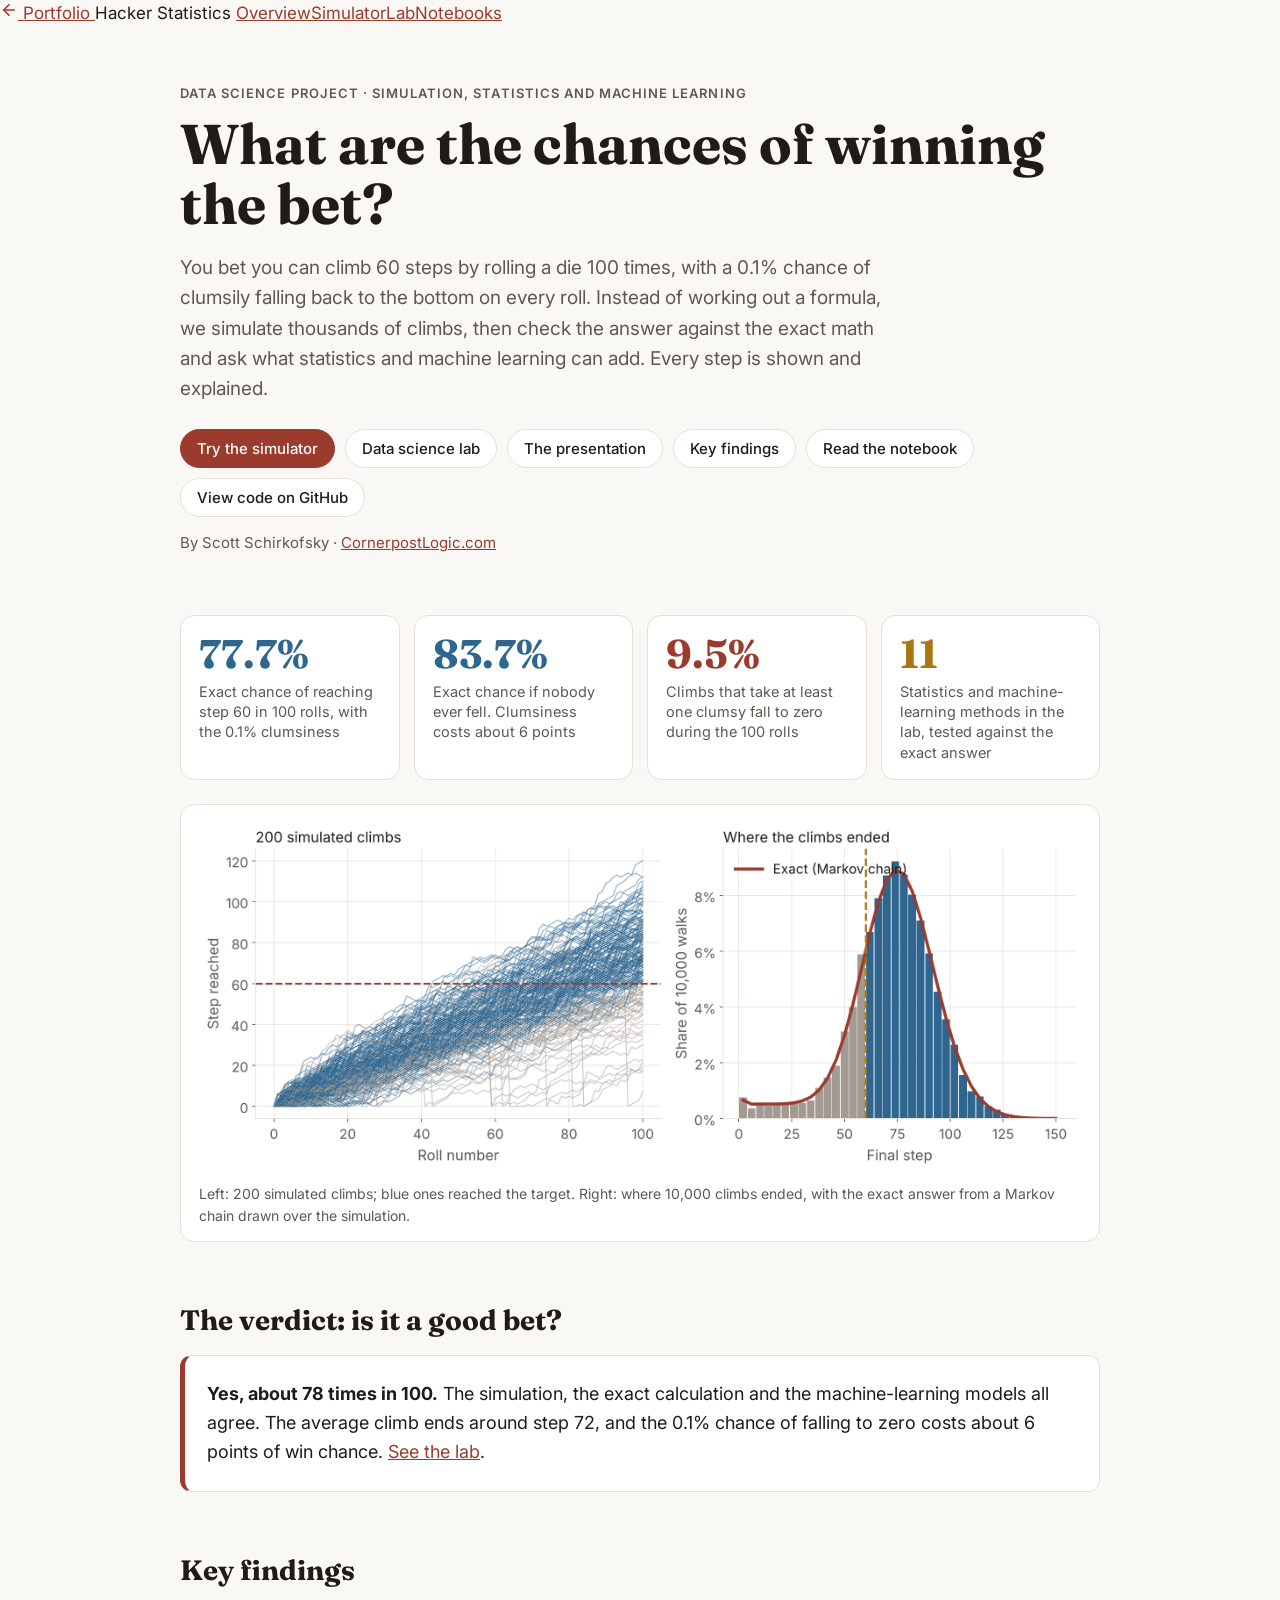
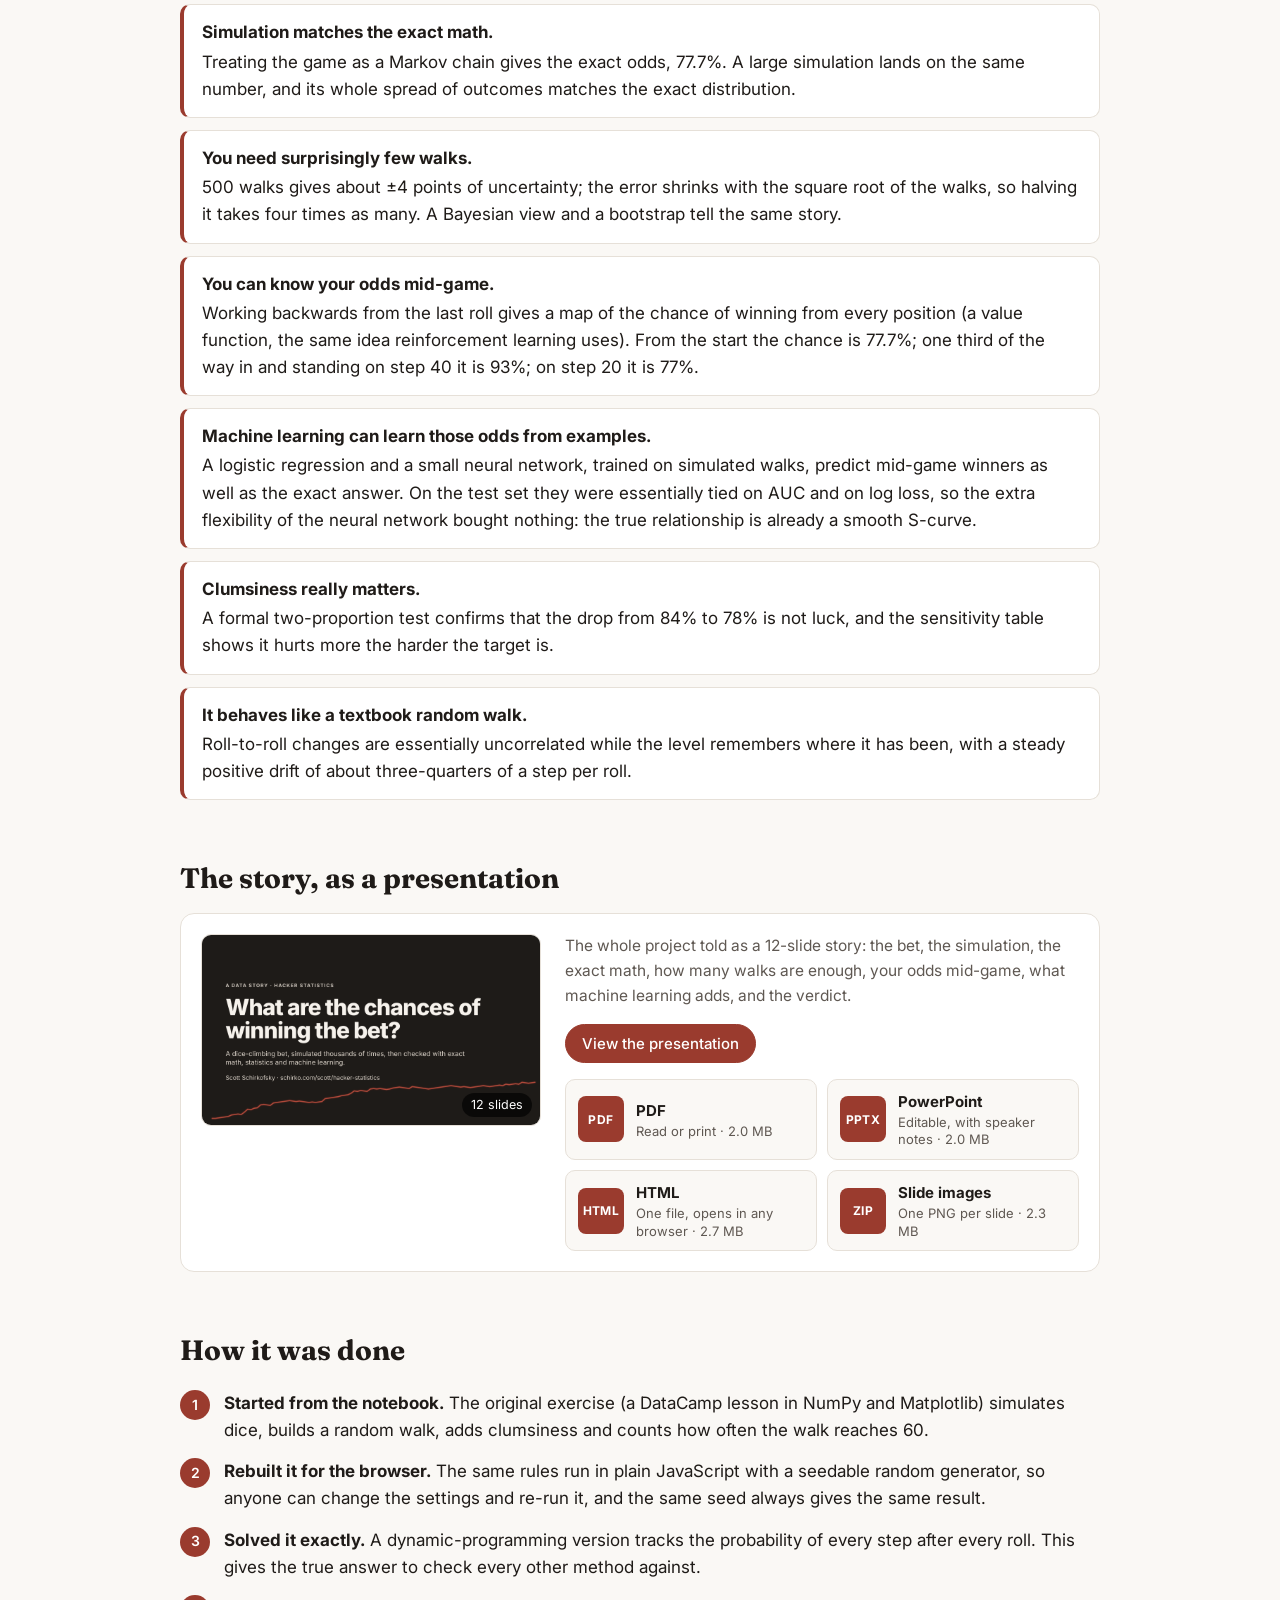
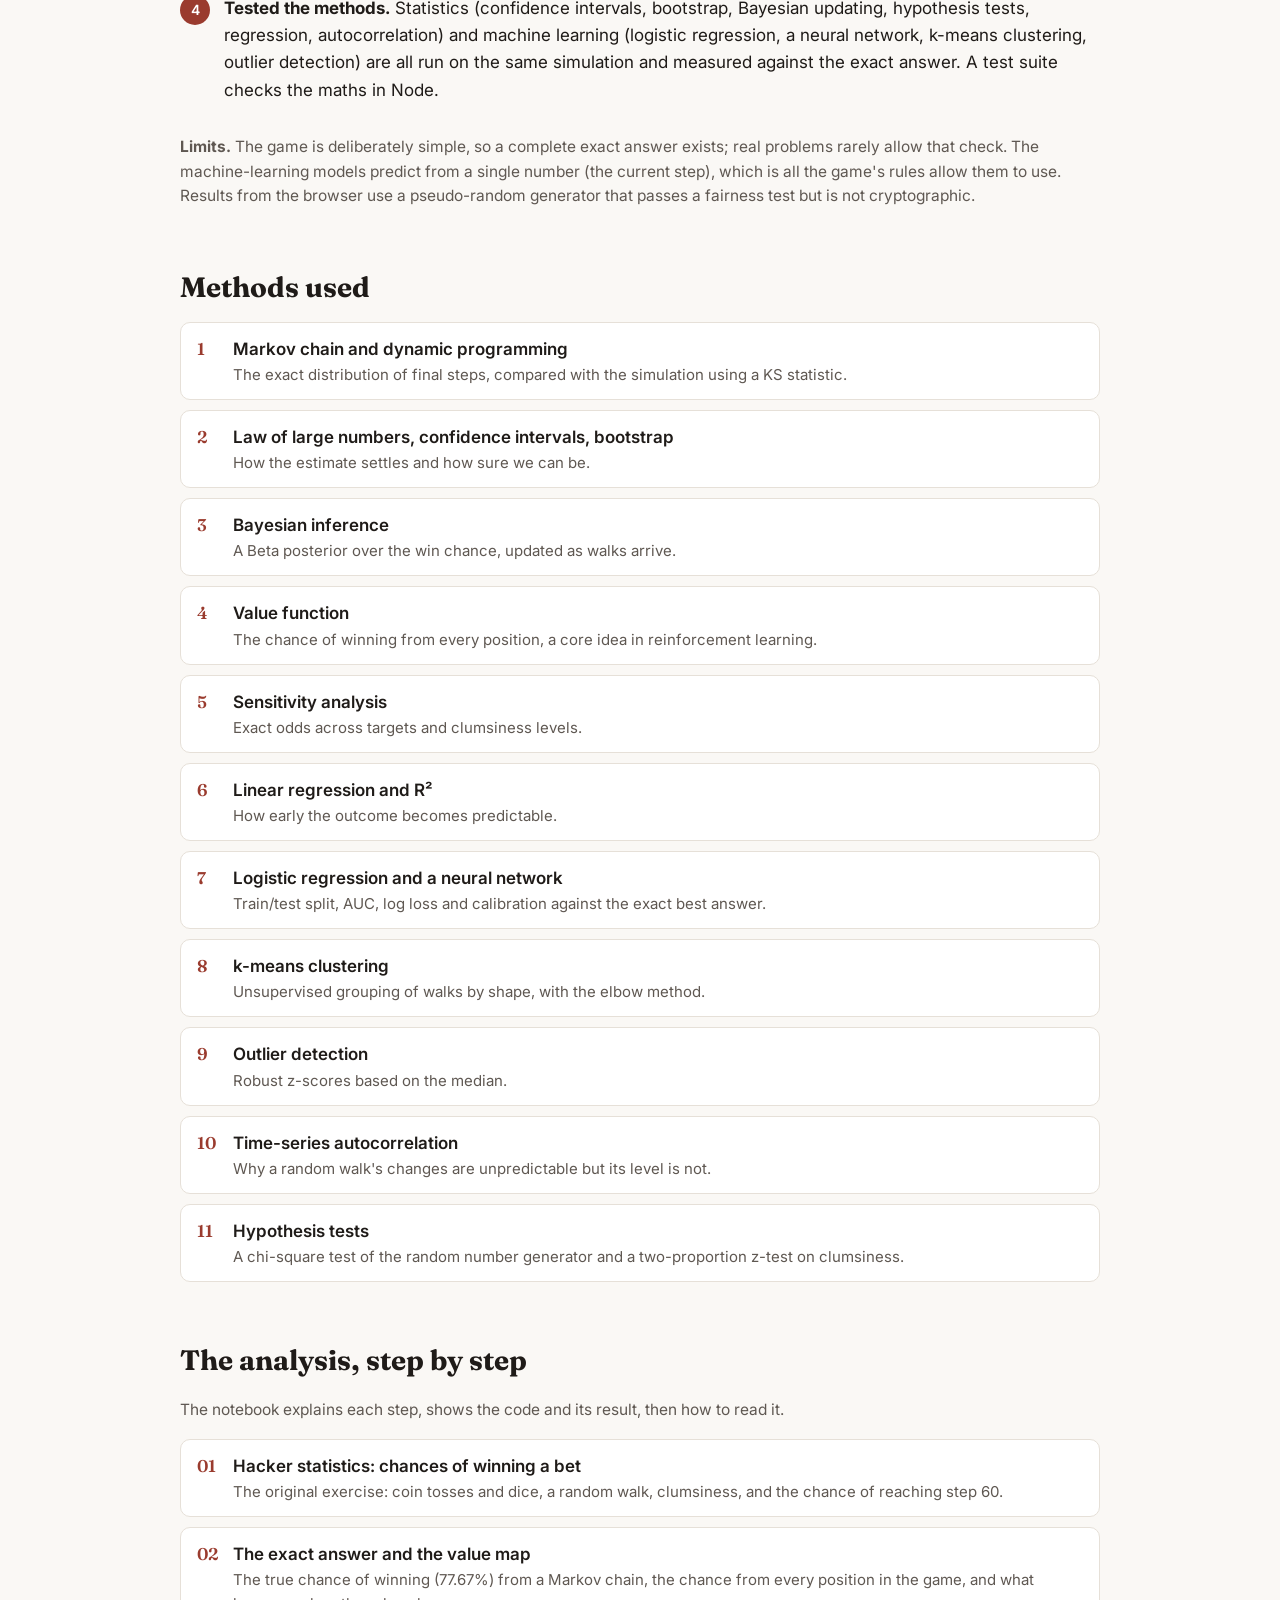
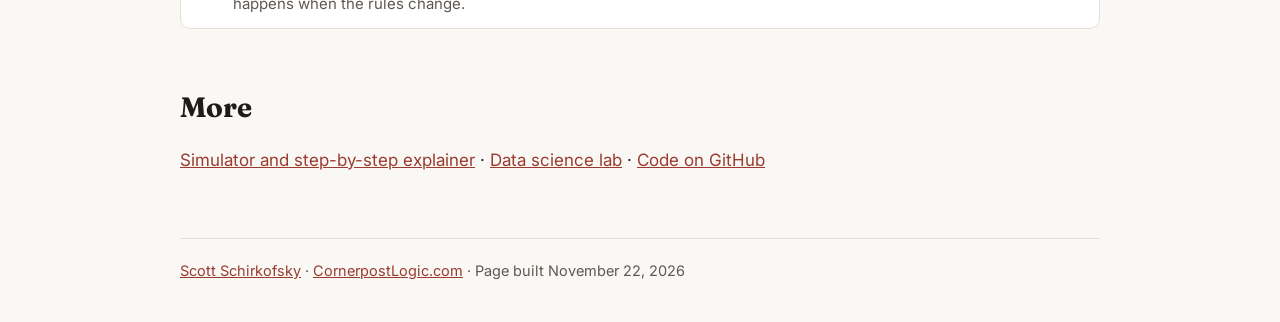
==== docs/index.html @ 52c36ffb "Add notebook 02: exact answer and value map" ====
<!doctype html>
<html lang="en">
<head>
<meta charset="utf-8">
<meta name="viewport" content="width=device-width, initial-scale=1">
<meta name="robots" content="noindex, nofollow">
<title>Hacker Statistics: Chances of Winning a Bet</title>
<meta name="description" content="Simulating thousands of dice-driven climbs to find the odds of winning a bet, then testing the answer with statistics and machine learning.">
<link rel="preconnect" href="https://fonts.googleapis.com">
<link rel="preconnect" href="https://fonts.gstatic.com" crossorigin>
<link href="https://fonts.googleapis.com/css2?family=Fraunces:opsz,wght@9..144,600;9..144,700&family=Inter:wght@400;500;600&display=swap" rel="stylesheet">
<link rel="stylesheet" href="site.css">
<!-- Shared back-to-portfolio bar: the portfolio owns backbar.css; full URLs so it also works on github.io -->
<link rel="stylesheet" href="https://schirko.com/scott/backbar.css">
<link rel="icon" href="https://schirko.com/scott/favicon.ico" sizes="32x32">
<link rel="icon" type="image/png" sizes="16x16" href="https://schirko.com/scott/favicon-16.png">
<link rel="icon" type="image/png" sizes="32x32" href="https://schirko.com/scott/favicon-32.png">
<link rel="apple-touch-icon" href="https://schirko.com/scott/apple-touch-icon.png">
</head>
<body>
<div class="sx-backbar">
  <a class="sx-back" href="https://schirko.com/scott/">
    <svg aria-hidden="true" width="18" height="18" viewBox="0 0 24 24" fill="none" stroke="currentColor" stroke-width="2.2" stroke-linecap="round" stroke-linejoin="round"><path d="M19 12H5"/><path d="m12 19-7-7 7-7"/></svg>
    Portfolio
  </a>
  <span class="sx-crumb">Hacker Statistics</span>
  <span class="sx-links"><a href="index.html">Overview</a><a href="explore.html">Simulator</a><a href="lab.html">Lab</a><a href="notebooks/01_hacker_statistics.html">Notebooks</a></span>
</div>
<div class="wrap">

<header>
  <div class="kicker">Data science project &middot; Simulation, statistics and machine learning</div>
  <h1>What are the chances of winning the bet?</h1>
  <p class="lede">You bet you can climb 60 steps by rolling a die 100 times, with a 0.1% chance of clumsily falling back to the
  bottom on every roll. Instead of working out a formula, we simulate thousands of climbs, then check the answer against
  the exact math and ask what statistics and machine learning can add. Every step is shown and explained.</p>
  <div class="links">
    <a class="btn primary" href="explore.html">Try the simulator</a>
    <a class="btn" href="lab.html">Data science lab</a>
    <a class="btn" href="#presentation">The presentation</a>
    <a class="btn" href="#findings">Key findings</a>
    <a class="btn" href="notebooks/01_hacker_statistics.html">Read the notebook</a>
    <a class="btn" href="https://github.com/schirko/Hacker-Statistics-Chances-of-Winning-a-Bet">View code on GitHub</a>
  </div>
  <p class="byline">By Scott Schirkofsky &middot; <a href="https://cornerpostlogic.com">CornerpostLogic.com</a></p>
</header>

<section class="stats" aria-label="Headline numbers">
  <div class="stat"><div class="v c-win">77.7%</div><div class="l">Exact chance of reaching step 60 in 100 rolls, with the 0.1% clumsiness</div></div>
  <div class="stat"><div class="v c-win">83.7%</div><div class="l">Exact chance if nobody ever fell. Clumsiness costs about 6 points</div></div>
  <div class="stat"><div class="v c-acc">9.5%</div><div class="l">Climbs that take at least one clumsy fall to zero during the 100 rolls</div></div>
  <div class="stat"><div class="v c-gold">11</div><div class="l">Statistics and machine-learning methods in the lab, tested against the exact answer</div></div>
</section>

<figure>
  <img src="images/headline.png" alt="Left: simulated climbs, with climbs that reach step 60 drawn in blue and the rest in grey. Right: where the climbs ended, with the exact probability drawn as a line over the simulated bars.">
  <figcaption>Left: 200 simulated climbs; blue ones reached the target. Right: where 10,000 climbs ended, with the exact answer from a Markov chain drawn over the simulation.</figcaption>
</figure>

<h2 id="findings">The verdict: is it a good bet?</h2>
<div class="verdict">
  <p><b>Yes, about 78 times in 100.</b> The simulation, the exact calculation and the machine-learning models all agree.
  The average climb ends around step 72, and the 0.1% chance of falling to zero costs about 6 points of win chance.
  <a href="lab.html">See the lab</a>.</p>
</div>

<h2>Key findings</h2>
<ul class="findings">
  <li><b>Simulation matches the exact math.</b> Treating the game as a Markov chain gives the exact odds, 77.7%. A large
  simulation lands on the same number, and its whole spread of outcomes matches the exact distribution.</li>
  <li><b>You need surprisingly few walks.</b> 500 walks gives about &plusmn;4 points of uncertainty; the error shrinks with the
  square root of the walks, so halving it takes four times as many. A Bayesian view and a bootstrap tell the same story.</li>
  <li><b>You can know your odds mid-game.</b> Working backwards from the last roll gives a map of the chance of winning from every
  position (a value function, the same idea reinforcement learning uses). From the start the chance is 77.7%; one third of the way in
  and standing on step 40 it is 93%; on step 20 it is 77%.</li>
  <li><b>Machine learning can learn those odds from examples.</b> A logistic regression and a small neural network, trained on
  simulated walks, predict mid-game winners as well as the exact answer. On the test set they were essentially tied on AUC and on log loss, so the extra
  flexibility of the neural network bought nothing: the true relationship is already a smooth S-curve.</li>
  <li><b>Clumsiness really matters.</b> A formal two-proportion test confirms that the drop from 84% to 78% is not luck, and the
  sensitivity table shows it hurts more the harder the target is.</li>
  <li><b>It behaves like a textbook random walk.</b> Roll-to-roll changes are essentially uncorrelated while the level remembers where
  it has been, with a steady positive drift of about three-quarters of a step per roll.</li>
</ul>

<!--PRESENTATION-->
<h2 id="presentation">The story, as a presentation</h2>
<div class="deck">
  <a class="deck-thumb" href="presentation/hacker-stats-story.html" target="_blank" rel="noopener"><img src="presentation/cover.png" alt="Cover slide: What are the chances of winning the bet?"><span>12 slides</span></a>
  <div>
    <p class="note" style="margin-top:0">The whole project told as a 12-slide story: the bet, the simulation, the exact math, how many walks are enough,
    your odds mid-game, what machine learning adds, and the verdict.</p>
    <a class="btn primary" href="presentation/hacker-stats-story.html" target="_blank" rel="noopener">View the presentation</a>
    <div class="dls">
      <a class="dl" href="presentation/hacker-stats-story.pdf" download><span class="ext">PDF</span><span><b>PDF</b><small>Read or print &middot; 2.0 MB</small></span></a>
      <a class="dl" href="presentation/hacker-stats-story.pptx" download><span class="ext">PPTX</span><span><b>PowerPoint</b><small>Editable, with speaker notes &middot; 2.0 MB</small></span></a>
      <a class="dl" href="presentation/hacker-stats-story.html" download><span class="ext">HTML</span><span><b>HTML</b><small>One file, opens in any browser &middot; 2.7 MB</small></span></a>
      <a class="dl" href="presentation/hacker-stats-story-slides.zip" download><span class="ext">ZIP</span><span><b>Slide images</b><small>One PNG per slide &middot; 2.3 MB</small></span></a>
    </div>
  </div>
</div>
<!--/PRESENTATION-->

<h2>How it was done</h2>
<ol class="steps">
  <li><b>Started from the notebook.</b> The original exercise (a DataCamp lesson in NumPy and Matplotlib) simulates dice, builds a
  random walk, adds clumsiness and counts how often the walk reaches 60.</li>
  <li><b>Rebuilt it for the browser.</b> The same rules run in plain JavaScript with a seedable random generator, so anyone can change
  the settings and re-run it, and the same seed always gives the same result.</li>
  <li><b>Solved it exactly.</b> A dynamic-programming version tracks the probability of every step after every roll. This gives the
  true answer to check every other method against.</li>
  <li><b>Tested the methods.</b> Statistics (confidence intervals, bootstrap, Bayesian updating, hypothesis tests, regression,
  autocorrelation) and machine learning (logistic regression, a neural network, k-means clustering, outlier detection) are all
  run on the same simulation and measured against the exact answer. A test suite checks the maths in Node.</li>
</ol>
<p class="note"><b>Limits.</b> The game is deliberately simple, so a complete exact answer exists; real problems rarely
allow that check. The machine-learning models predict from a single number (the current step), which is all the game's rules allow
them to use. Results from the browser use a pseudo-random generator that passes a fairness test but is not cryptographic.</p>

<h2>Methods used</h2>
<ul class="nbs">
  <li><a href="lab.html#exact"><span class="num">1</span><span class="nbtitle">Markov chain and dynamic programming</span></a><span class="blurb">The exact distribution of final steps, compared with the simulation using a KS statistic.</span></li>
  <li><a href="lab.html#conv"><span class="num">2</span><span class="nbtitle">Law of large numbers, confidence intervals, bootstrap</span></a><span class="blurb">How the estimate settles and how sure we can be.</span></li>
  <li><a href="lab.html#bayes"><span class="num">3</span><span class="nbtitle">Bayesian inference</span></a><span class="blurb">A Beta posterior over the win chance, updated as walks arrive.</span></li>
  <li><a href="lab.html#vm"><span class="num">4</span><span class="nbtitle">Value function</span></a><span class="blurb">The chance of winning from every position, a core idea in reinforcement learning.</span></li>
  <li><a href="lab.html#sens"><span class="num">5</span><span class="nbtitle">Sensitivity analysis</span></a><span class="blurb">Exact odds across targets and clumsiness levels.</span></li>
  <li><a href="lab.html#r2"><span class="num">6</span><span class="nbtitle">Linear regression and R&sup2;</span></a><span class="blurb">How early the outcome becomes predictable.</span></li>
  <li><a href="lab.html#ml"><span class="num">7</span><span class="nbtitle">Logistic regression and a neural network</span></a><span class="blurb">Train/test split, AUC, log loss and calibration against the exact best answer.</span></li>
  <li><a href="lab.html#km"><span class="num">8</span><span class="nbtitle">k-means clustering</span></a><span class="blurb">Unsupervised grouping of walks by shape, with the elbow method.</span></li>
  <li><a href="lab.html#out"><span class="num">9</span><span class="nbtitle">Outlier detection</span></a><span class="blurb">Robust z-scores based on the median.</span></li>
  <li><a href="lab.html#acf"><span class="num">10</span><span class="nbtitle">Time-series autocorrelation</span></a><span class="blurb">Why a random walk's changes are unpredictable but its level is not.</span></li>
  <li><a href="lab.html#tests"><span class="num">11</span><span class="nbtitle">Hypothesis tests</span></a><span class="blurb">A chi-square test of the random number generator and a two-proportion z-test on clumsiness.</span></li>
</ul>

<h2 id="notebooks">The analysis, step by step</h2>
<p class="note">The notebook explains each step, shows the code and its result, then how to read it.</p>
<ul class="nbs">
  <li><a href="notebooks/01_hacker_statistics.html"><span class="num">01</span><span class="nbtitle">Hacker statistics: chances of winning a bet</span></a><span class="blurb">The original exercise: coin tosses and dice, a random walk, clumsiness, and the chance of reaching step 60.</span></li>
  <li><a href="notebooks/02_exact_answer_and_value_map.html"><span class="num">02</span><span class="nbtitle">The exact answer and the value map</span></a><span class="blurb">The true chance of winning (77.67%) from a Markov chain, the chance from every position in the game, and what happens when the rules change.</span></li>
</ul>

<h2>More</h2>
<p><a href="explore.html">Simulator and step-by-step explainer</a> &middot; <a href="lab.html">Data science lab</a> &middot;
<a href="https://github.com/schirko/Hacker-Statistics-Chances-of-Winning-a-Bet">Code on GitHub</a></p>

<footer>
  <a href="https://schirko.com/scott/">Scott Schirkofsky</a> &middot; <a href="https://cornerpostlogic.com">CornerpostLogic.com</a> &middot; Page built November 22, 2026
</footer>
</div>

</body>
</html>
---- docs/site.css ----
/* Look and feel borrowed from the meat-prices project (same palette, fonts, cards, buttons). */
:root {
  --bg: #faf8f5; --surface: #ffffff; --ink: #1f1b18; --muted: #5f5852; --line: #e6e0d8;
  --accent: #9A3B2E; --win: #2F6690; --lose: #a39b93; --gold: #A87613;
}
@media (prefers-color-scheme: dark) {
  :root { --bg: #171412; --surface: #211d1a; --ink: #f1ece6; --muted: #b3aaa1; --line: #3a332e;
    --accent: #e0796a; --win: #7fb2db; --lose: #6f665e; --gold: #e2b45a; }
}
* { box-sizing: border-box; }
body { margin: 0; background: var(--bg); color: var(--ink); font: 17px/1.6 Inter, system-ui, sans-serif; }
a { color: var(--accent); }
.wrap { max-width: 960px; margin: 0 auto; padding: 0 20px; }
header { padding: 56px 0 28px; }
.kicker { font-size: 13px; letter-spacing: .08em; text-transform: uppercase; color: var(--muted); font-weight: 600; }
h1 { font-family: Fraunces, Georgia, serif; font-size: clamp(34px, 6vw, 56px); line-height: 1.08; margin: 10px 0 18px; }
h2 { font-family: Fraunces, Georgia, serif; font-size: 28px; margin: 56px 0 12px; }
h3 { font-size: 1.05rem; margin: 0 0 8px; }
.lede { font-size: 19px; color: var(--muted); max-width: 720px; margin: 0; }
.links { display: flex; flex-wrap: wrap; gap: 10px; margin-top: 24px; }
.btn { display: inline-block; padding: 9px 16px; border-radius: 999px; border: 1px solid var(--line); background: var(--surface);
       color: var(--ink); text-decoration: none; font: 500 15px Inter, system-ui, sans-serif; cursor: pointer; }
.btn.primary { background: var(--accent); border-color: var(--accent); color: #fff; }
.btn.secondary { background: var(--surface); color: var(--ink); }
.btn:hover { filter: brightness(.96); }
.byline { margin: 14px 0 0; color: var(--muted); font-size: 15px; }
.note, .how { color: var(--muted); font-size: 15.5px; }
.how { margin: 10px 0 0; }
.stats { display: grid; grid-template-columns: repeat(auto-fit, minmax(200px, 1fr)); gap: 14px; margin: 32px 0 8px; }
.stat { background: var(--surface); border: 1px solid var(--line); border-radius: 14px; padding: 18px 18px 16px; }
.stat .v { font-family: Fraunces, Georgia, serif; font-size: 40px; font-weight: 700; line-height: 1; }
.stat .l { color: var(--muted); font-size: 14.5px; margin-top: 8px; line-height: 1.4; }
.c-win { color: var(--win); } .c-acc { color: var(--accent); } .c-gold { color: var(--gold); }
figure { margin: 24px 0; background: #fff; border: 1px solid var(--line); border-radius: 14px; padding: 12px; }
figure img { width: 100%; height: auto; display: block; }
figcaption { color: #5f5852; font-size: 14px; padding: 8px 6px 2px; }
.verdict { background: var(--surface); border: 1px solid var(--line); border-left: 5px solid var(--accent); border-radius: 12px; padding: 6px 22px; font-size: 18px; }
.findings { padding-left: 0; list-style: none; margin: 0; }
.findings li { background: var(--surface); border: 1px solid var(--line); border-left: 4px solid var(--accent); border-radius: 10px; padding: 14px 18px; margin: 12px 0; }
.findings b { display: block; margin-bottom: 2px; }
.steps { counter-reset: s; list-style: none; padding: 0; }
.steps li { counter-increment: s; position: relative; padding: 0 0 14px 44px; }
.steps li::before { content: counter(s); position: absolute; left: 0; top: 0; width: 30px; height: 30px; border-radius: 50%; background: var(--accent);
                    color: #fff; font-weight: 600; font-size: 14px; display: grid; place-items: center; }
.nbs { list-style: none; padding: 0; margin: 0; display: grid; gap: 10px; }
.nbs li { background: var(--surface); border: 1px solid var(--line); border-radius: 10px; padding: 12px 16px; }
.nbs a { text-decoration: none; color: var(--ink); font-weight: 600; display: flex; gap: 12px; align-items: baseline; }
.nbs a:hover .nbtitle { color: var(--accent); text-decoration: underline; }
.nbs .num { font-family: Fraunces, Georgia, serif; color: var(--accent); min-width: 24px; }
.nbs .blurb { display: block; color: var(--muted); font-size: 15px; margin-left: 36px; }
.deck { display: grid; grid-template-columns: minmax(0, 340px) 1fr; gap: 24px; align-items: start; background: var(--surface); border: 1px solid var(--line); border-radius: 14px; padding: 20px; }
.deck-thumb { position: relative; display: block; border-radius: 10px; overflow: hidden; border: 1px solid var(--line); }
.deck-thumb img { width: 100%; height: auto; display: block; }
.deck-thumb span { position: absolute; right: 8px; bottom: 8px; background: rgba(0,0,0,.65); color: #fff; font-size: 12.5px; padding: 2px 9px; border-radius: 999px; }
.dls { display: grid; grid-template-columns: repeat(auto-fit, minmax(190px, 1fr)); gap: 10px; margin-top: 16px; }
.dl { display: flex; gap: 12px; align-items: center; padding: 10px 12px; border: 1px solid var(--line); border-radius: 10px; text-decoration: none; color: var(--ink); background: var(--bg); }
.dl:hover { border-color: var(--accent); }
.dl .ext { flex: none; width: 46px; height: 46px; border-radius: 8px; display: grid; place-items: center; background: var(--accent); color: #fff; font-size: 12px; font-weight: 700; letter-spacing: .04em; }
.dl b { display: block; font-size: 15px; } .dl small { display: block; color: var(--muted); font-size: 13px; line-height: 1.35; }
footer { margin: 64px 0 40px; padding-top: 20px; border-top: 1px solid var(--line); color: var(--muted); font-size: 14.5px; }

/* interactive pieces */
.grid2 { display: grid; grid-template-columns: 1fr 1fr; gap: 16px; margin-top: 8px; }
.panel { background: var(--surface); border: 1px solid var(--line); border-radius: 14px; padding: 18px; margin-top: 16px; }
.grid2 .panel { margin-top: 0; }
.panel h2 { font-size: 20px; margin: 0 0 12px; }
label { display: block; font-size: .9rem; color: var(--muted); margin-bottom: 10px; }
label.inline { display: flex; align-items: center; gap: 10px; }
label.inline input, label.inline select { width: 110px; margin: 0; }
input, select { display: block; width: 100%; margin-top: 4px; padding: 8px; border: 1px solid var(--line); border-radius: 8px; font: 1rem Inter, system-ui, sans-serif; background: var(--bg); color: var(--ink); }
.btns { display: flex; gap: 10px; margin-top: 6px; }
.big { font-family: Fraunces, Georgia, serif; font-size: 3.4rem; font-weight: 700; color: var(--accent); line-height: 1.1; }
.plain { margin: 8px 0 14px; }
.stats dl, dl.stats, .kv { display: grid; grid-template-columns: auto 1fr; gap: 4px 16px; margin: 10px 0; }
dl.stats dt, .kv dt { color: var(--muted); } dl.stats dd, .kv dd { margin: 0; font-weight: 600; }
canvas { width: 100%; display: block; margin-top: 8px; }
.gw { color: var(--win); font-weight: 700; } .gl { color: var(--muted); font-weight: 700; }
.play { display: flex; gap: 40px; flex-wrap: wrap; } .out { font-size: 1rem; }
.play .out { font-size: 1.4rem; font-weight: 700; margin-left: 10px; }
.step { border-top: 1px solid var(--line); padding: 14px 0 4px; } .step p { margin: 6px 0; } .step button { margin: 6px 0; }
.step .out { font-weight: 600; margin-left: 8px; }
.lab-card { background: var(--surface); border: 1px solid var(--line); border-radius: 14px; padding: 18px 20px; margin: 16px 0; }
.lab-card h3 { font: 700 1.3rem Fraunces, Georgia, serif; margin: 0 0 8px; }
.lab-card p { margin: 8px 0; }
.lab-card .out { margin: 12px 0 4px; font-weight: 400; }
.tags { display: flex; flex-wrap: wrap; gap: 6px; margin-bottom: 8px; }
.tag { font-size: 12px; letter-spacing: .03em; padding: 2px 10px; border-radius: 999px; border: 1px solid var(--line); color: var(--muted); background: var(--bg); }
.tbl { border-collapse: collapse; width: 100%; font-size: 15px; margin: 8px 0; }
.tbl th, .tbl td { border: 1px solid var(--line); padding: 6px 10px; text-align: left; }
.tbl thead th { background: var(--bg); } .tbl.heat td { text-align: center; font-weight: 600; } .tbl.heat th { white-space: nowrap; }
.hover { color: var(--muted); font-size: 14.5px; min-height: 1.5em; margin: 4px 0 !important; }
.sticky-set { position: sticky; top: 0; z-index: 5; }
@media (max-width: 700px) { .deck { grid-template-columns: 1fr; } .grid2 { grid-template-columns: 1fr; } }
@media (max-width: 560px) { body { font-size: 16px; } .stat .v { font-size: 34px; } .nbs .blurb { margin-left: 0; } }
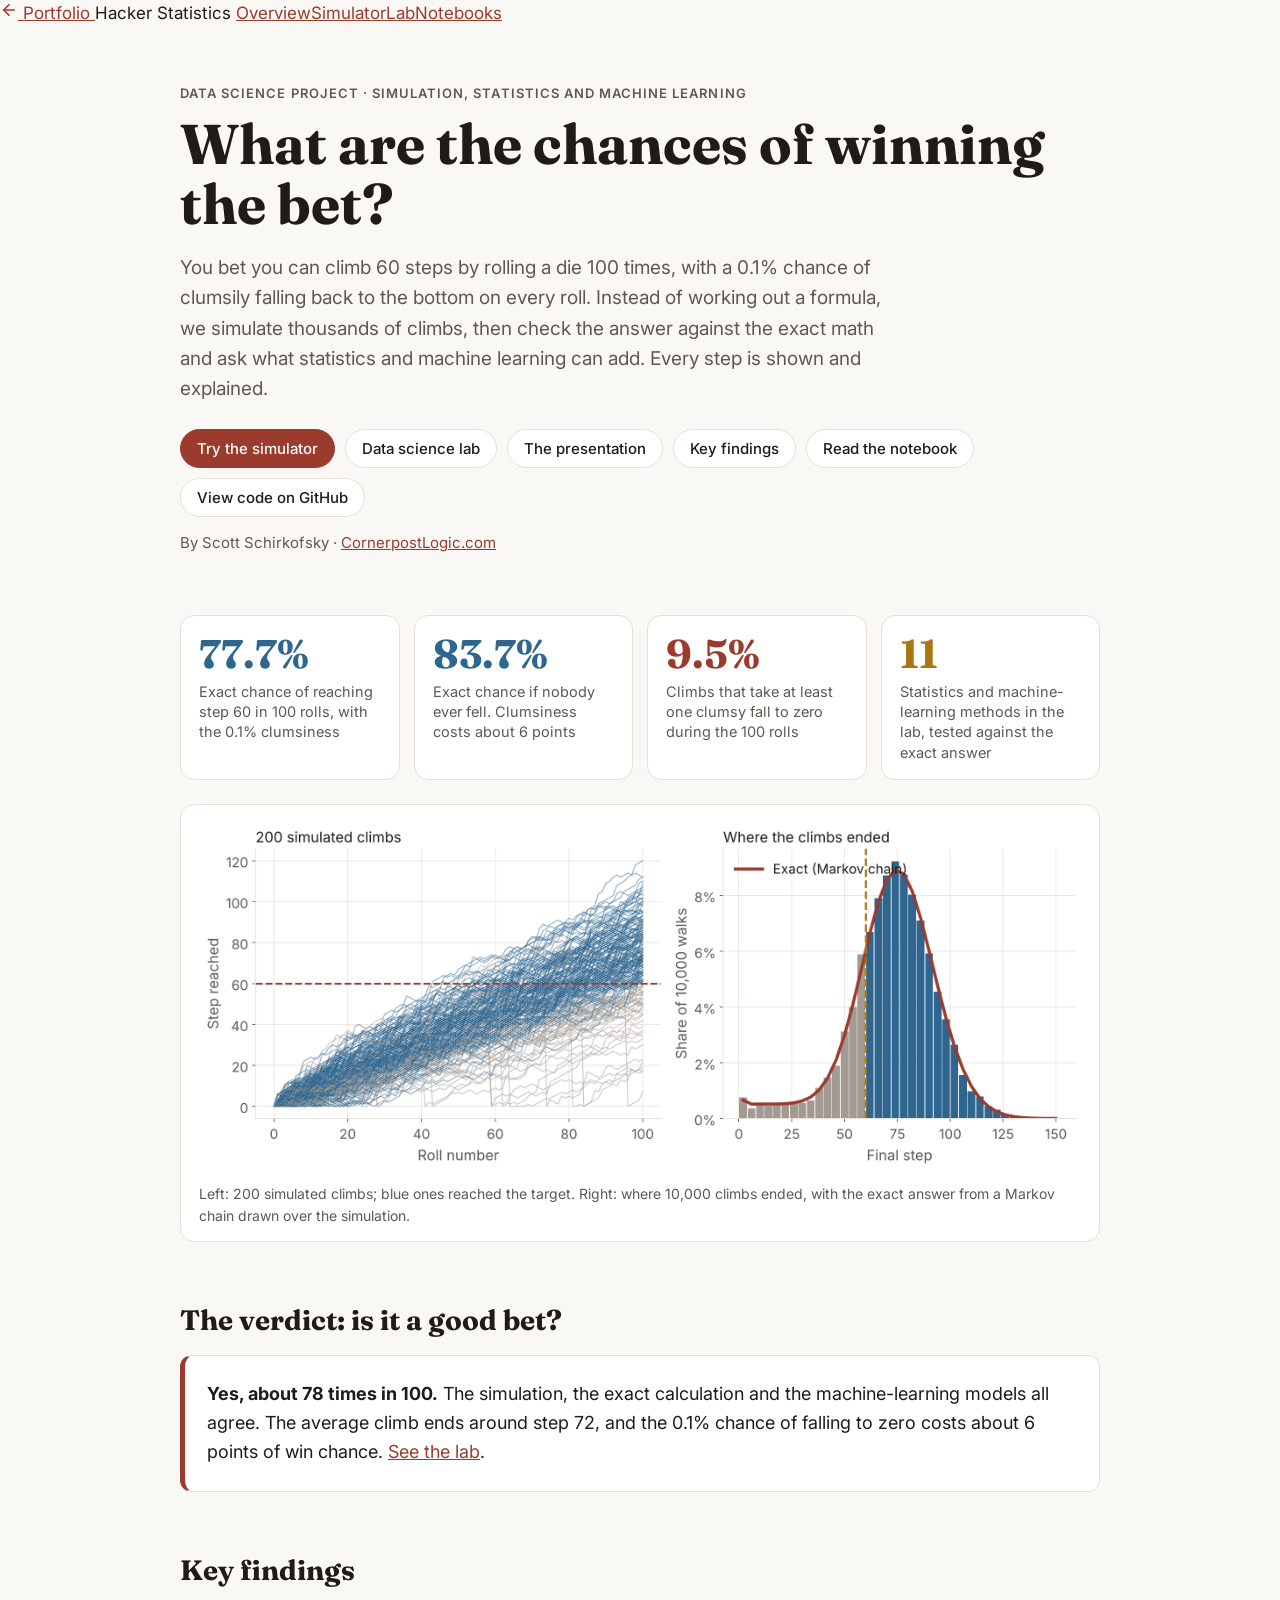
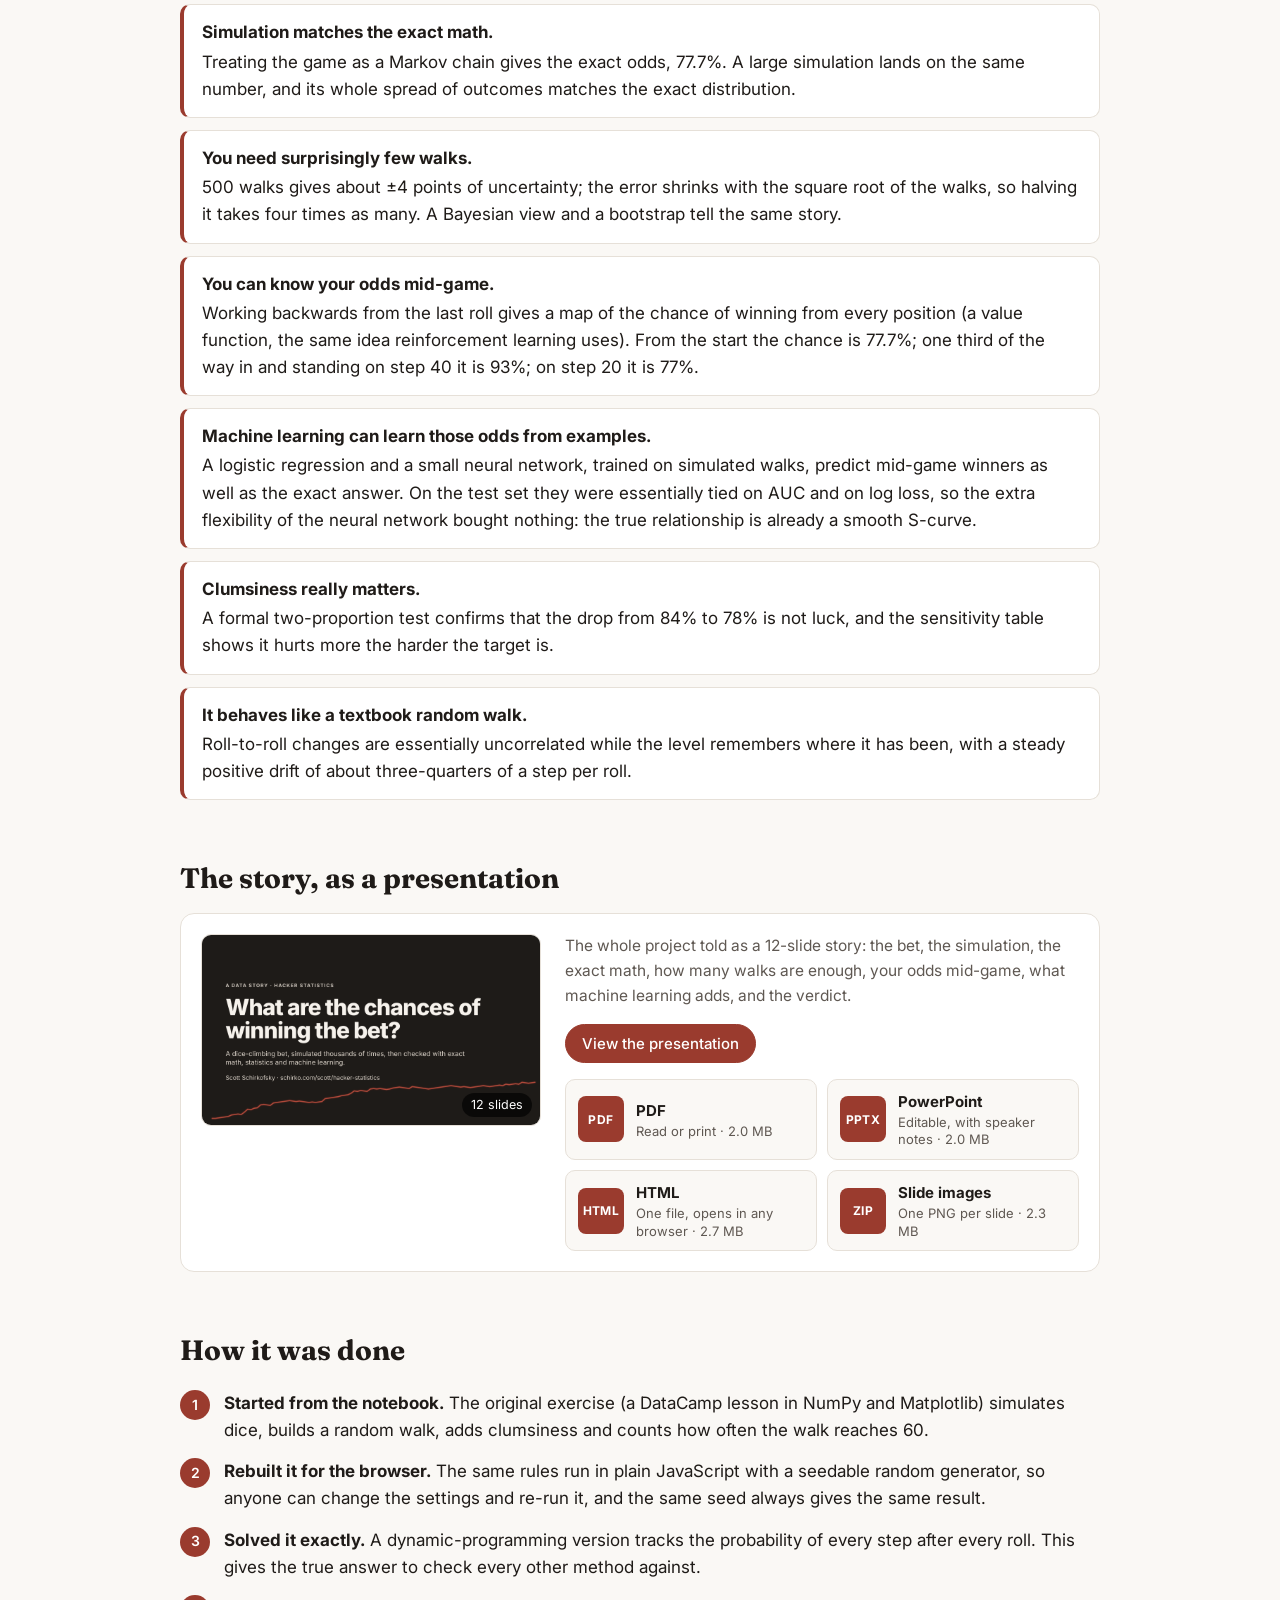
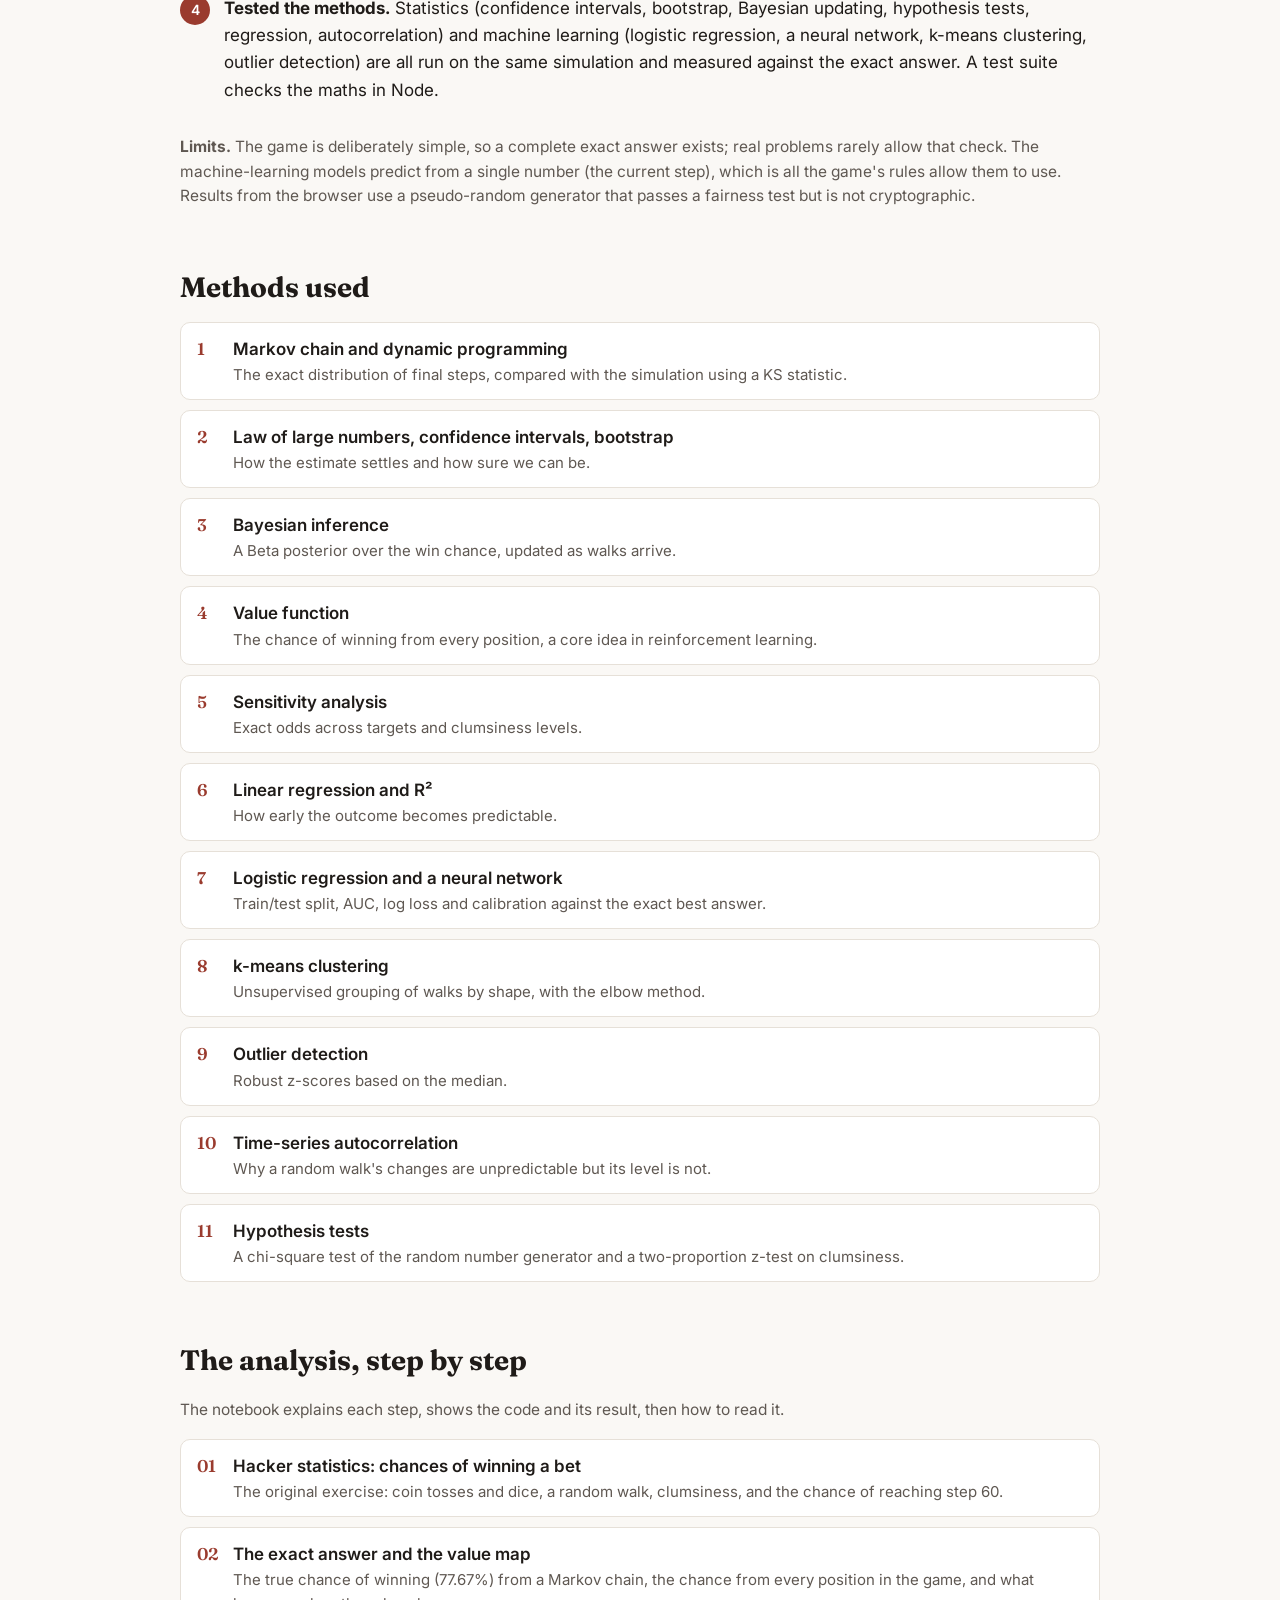
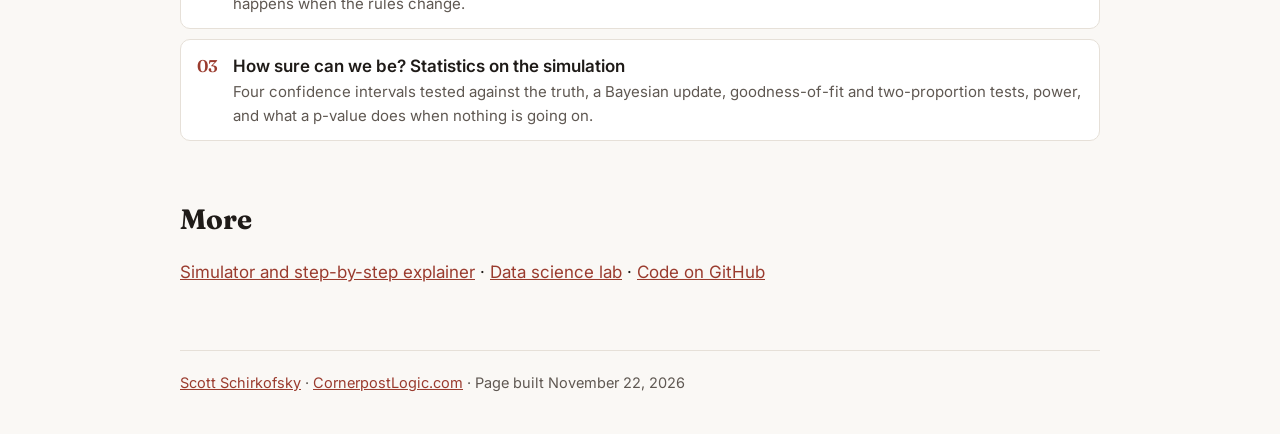
==== commit 3975e22c: "Add notebook 03: statistics" ====
--- a/docs/index.html
+++ b/docs/index.html
@@ -136,6 +136,7 @@
 <ul class="nbs">
   <li><a href="notebooks/01_hacker_statistics.html"><span class="num">01</span><span class="nbtitle">Hacker statistics: chances of winning a bet</span></a><span class="blurb">The original exercise: coin tosses and dice, a random walk, clumsiness, and the chance of reaching step 60.</span></li>
   <li><a href="notebooks/02_exact_answer_and_value_map.html"><span class="num">02</span><span class="nbtitle">The exact answer and the value map</span></a><span class="blurb">The true chance of winning (77.67%) from a Markov chain, the chance from every position in the game, and what happens when the rules change.</span></li>
+  <li><a href="notebooks/03_statistics.html"><span class="num">03</span><span class="nbtitle">How sure can we be? Statistics on the simulation</span></a><span class="blurb">Four confidence intervals tested against the truth, a Bayesian update, goodness-of-fit and two-proportion tests, power, and what a p-value does when nothing is going on.</span></li>
 </ul>
 
 <h2>More</h2>
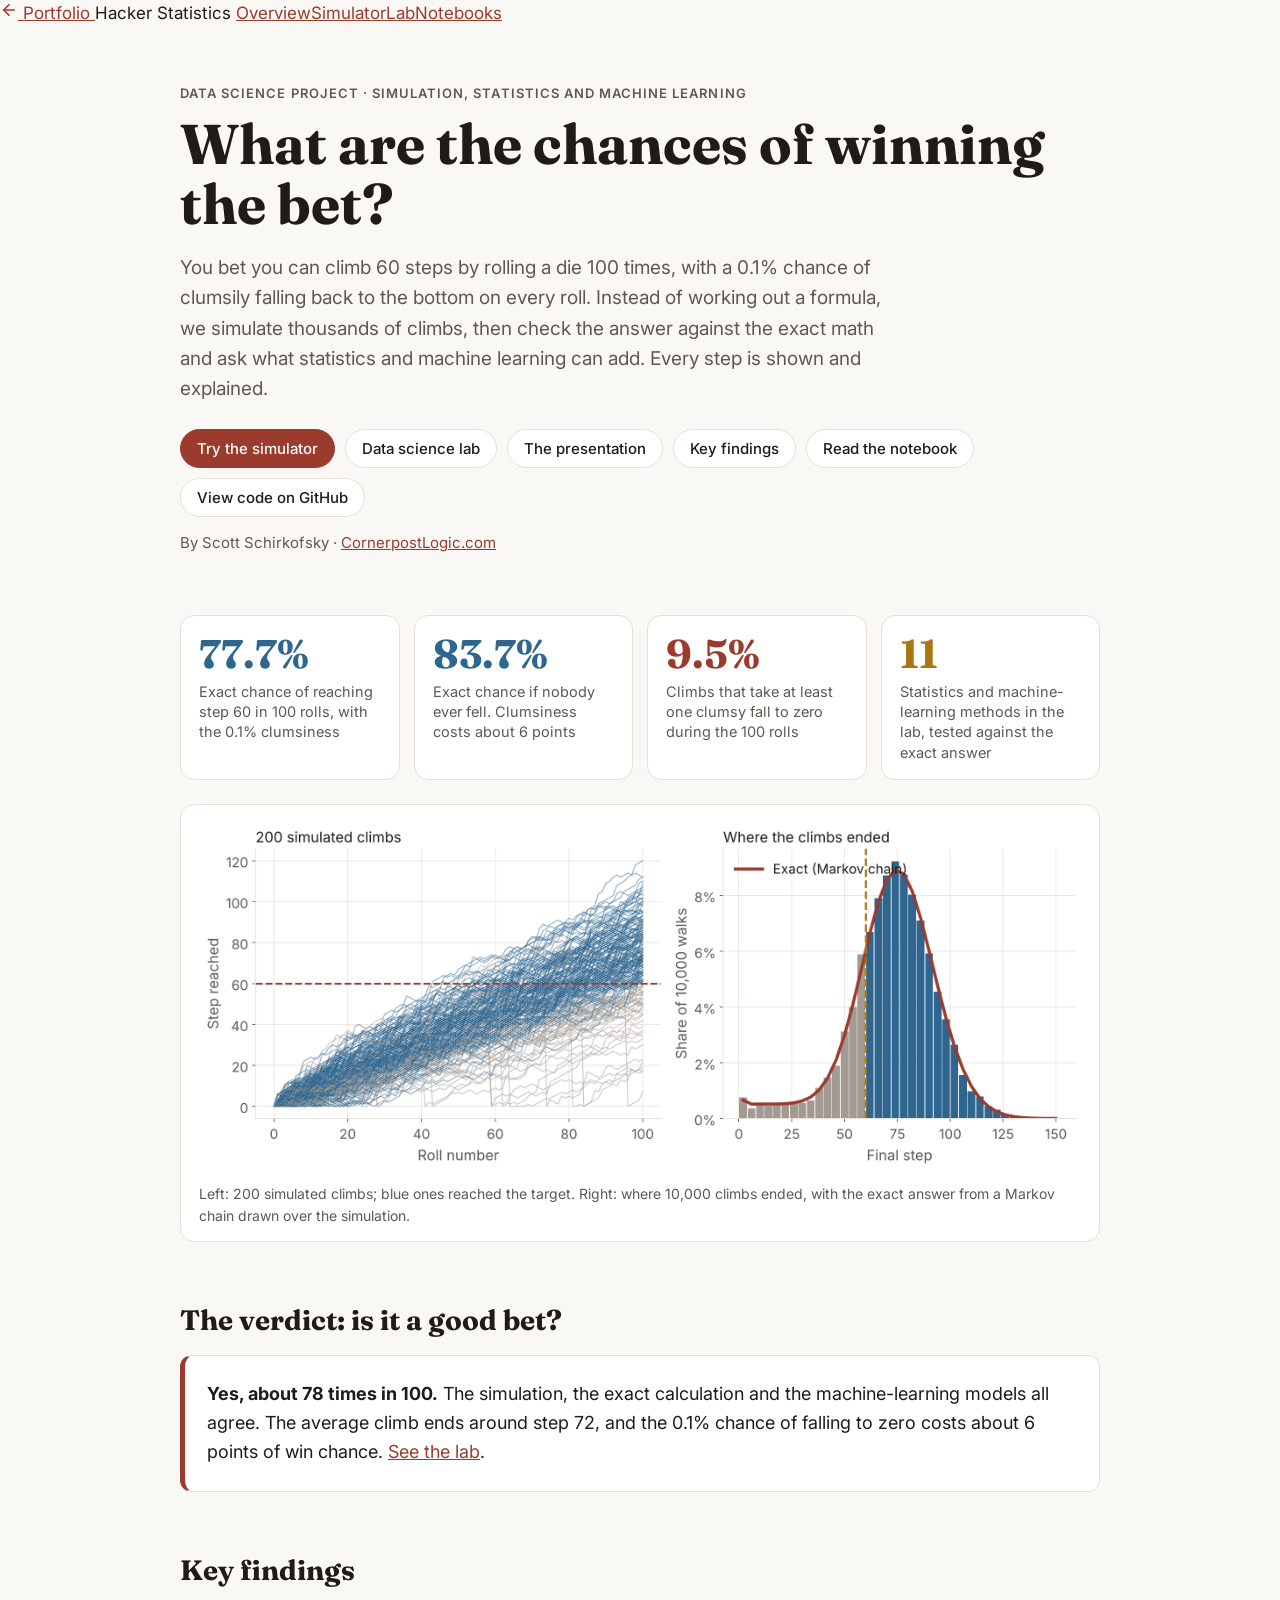
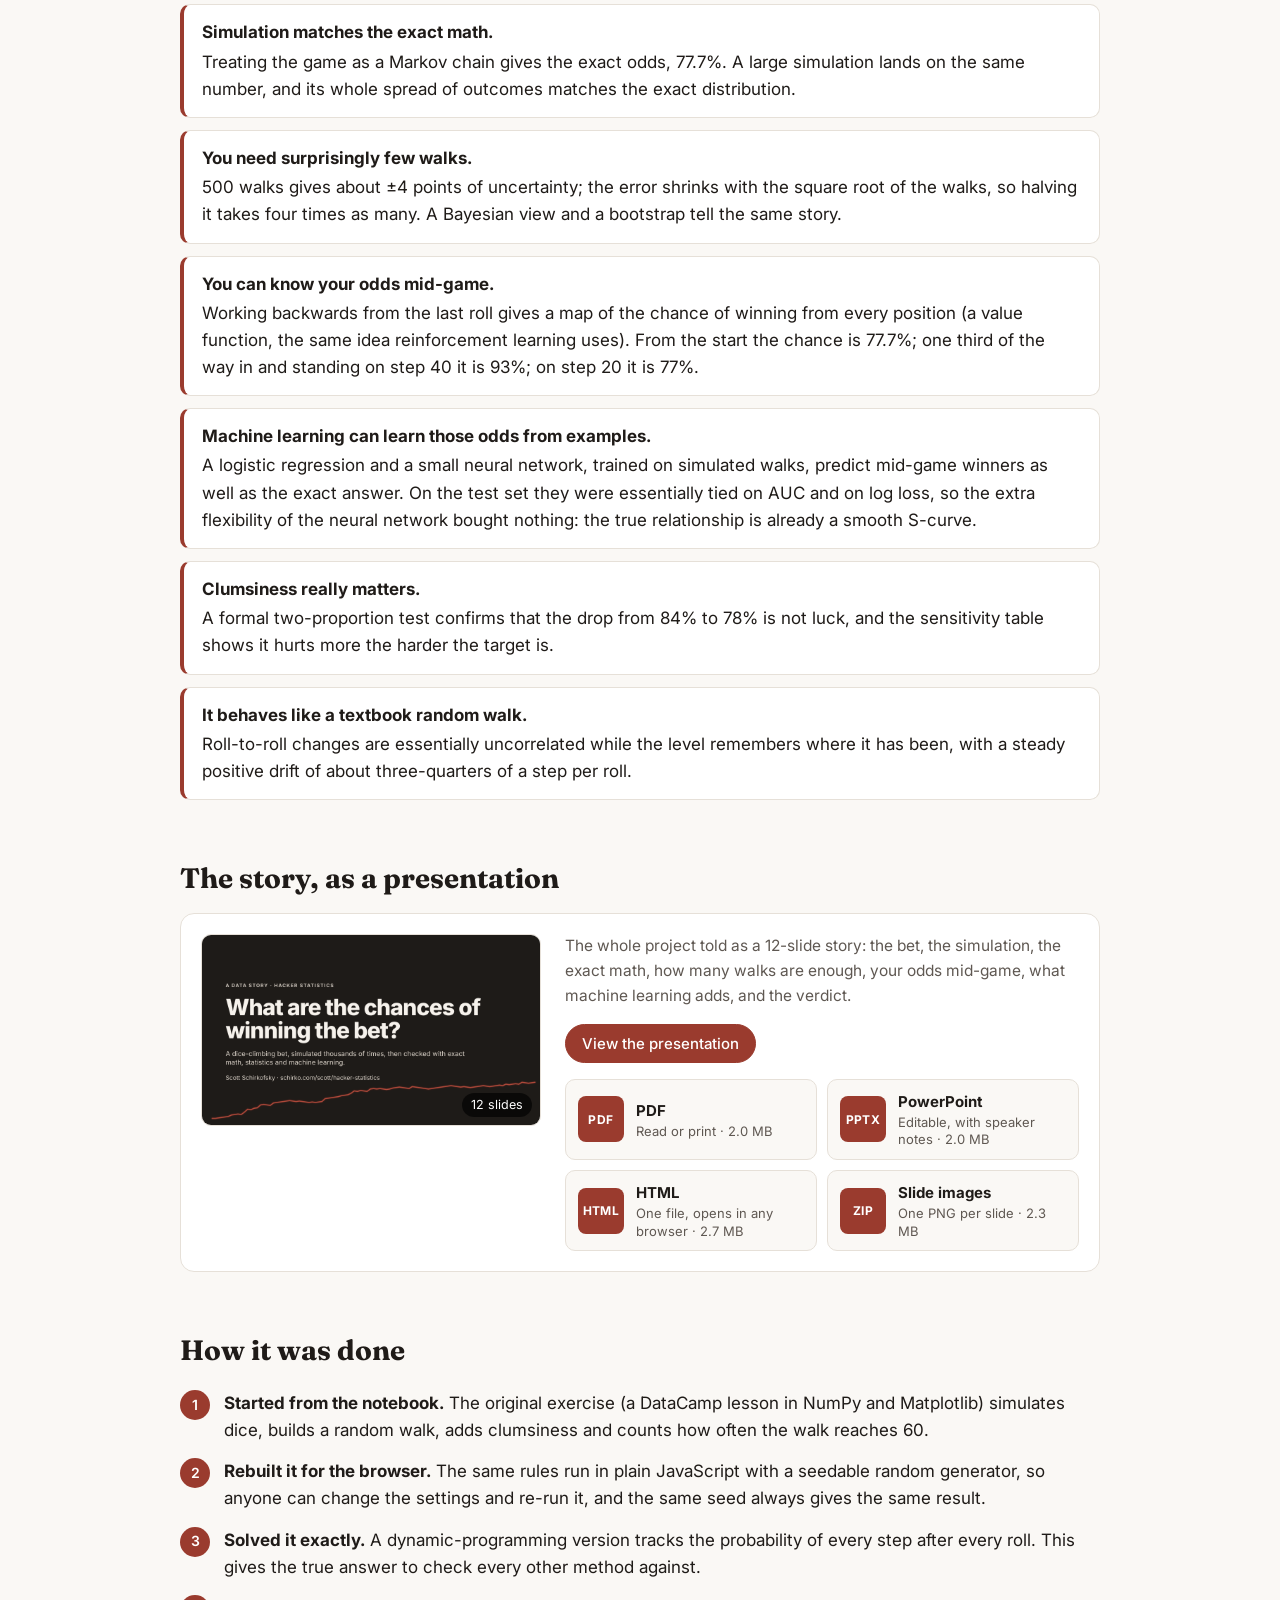
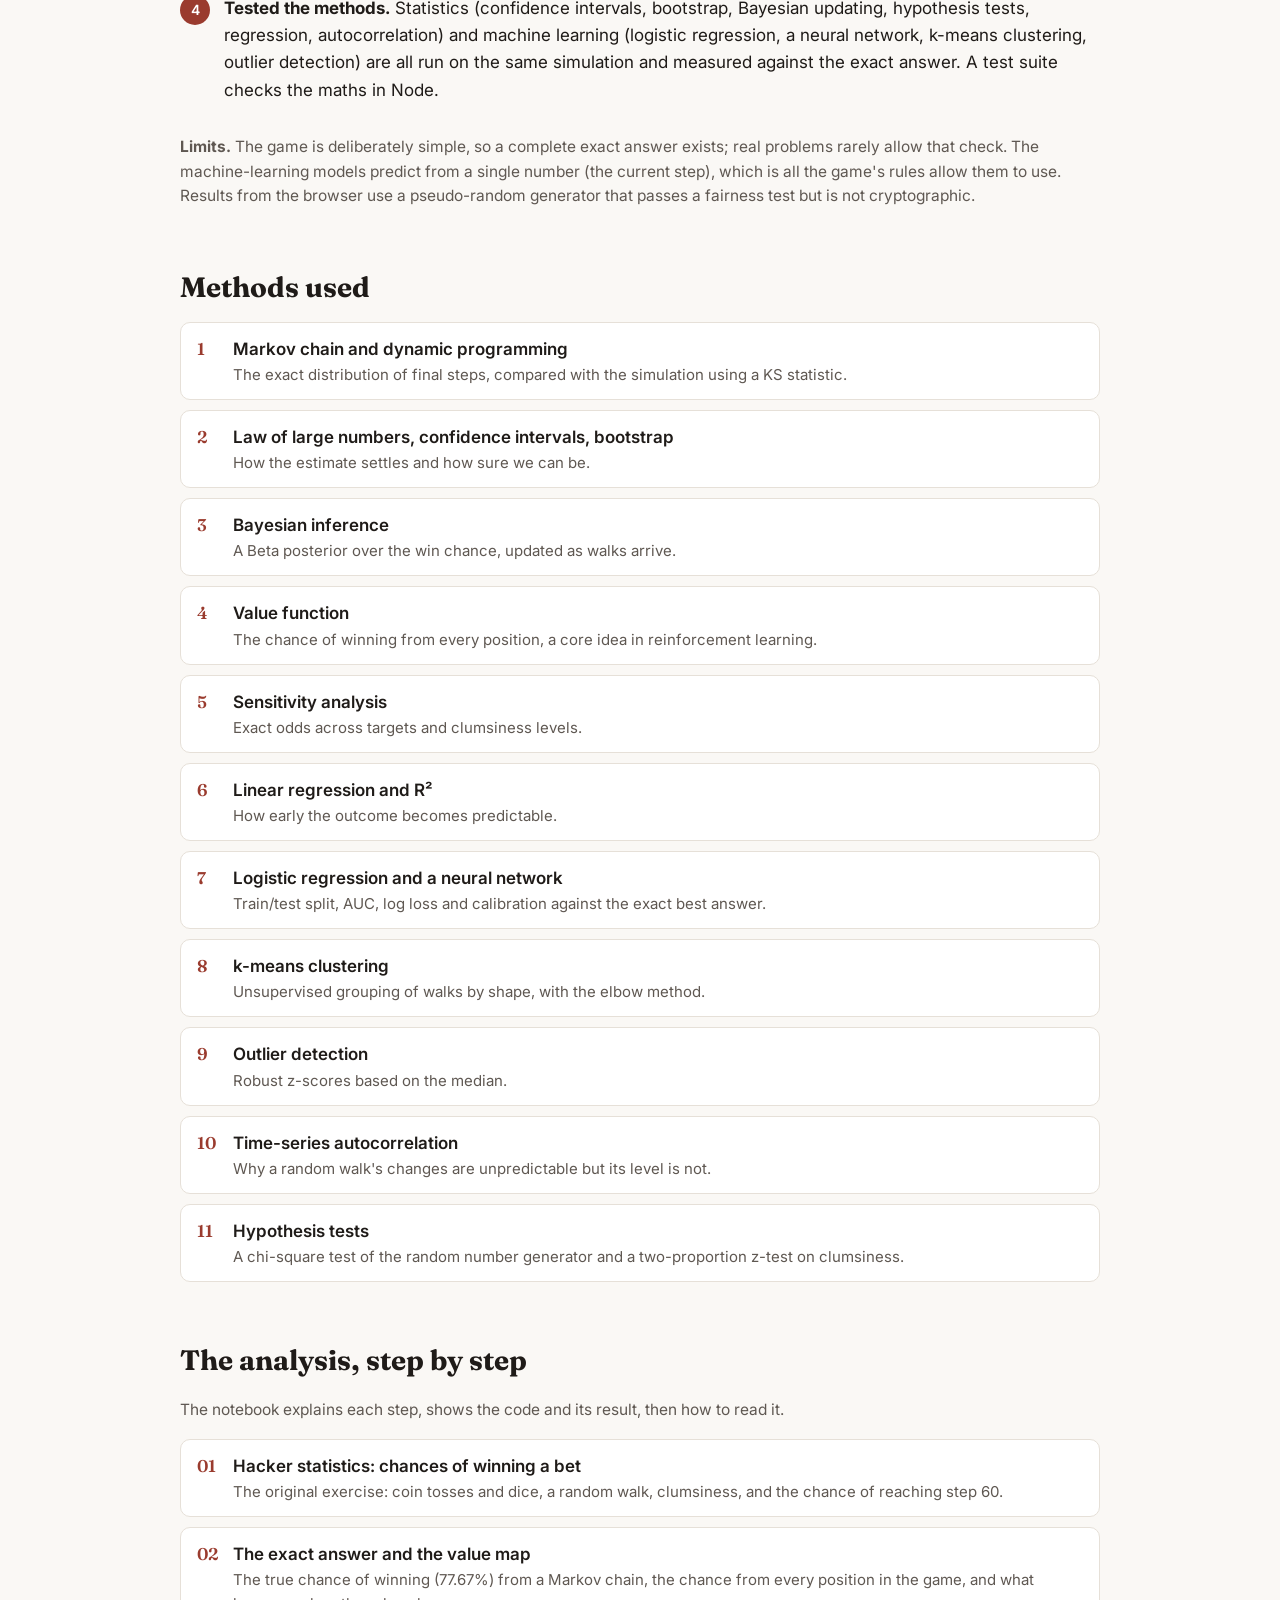
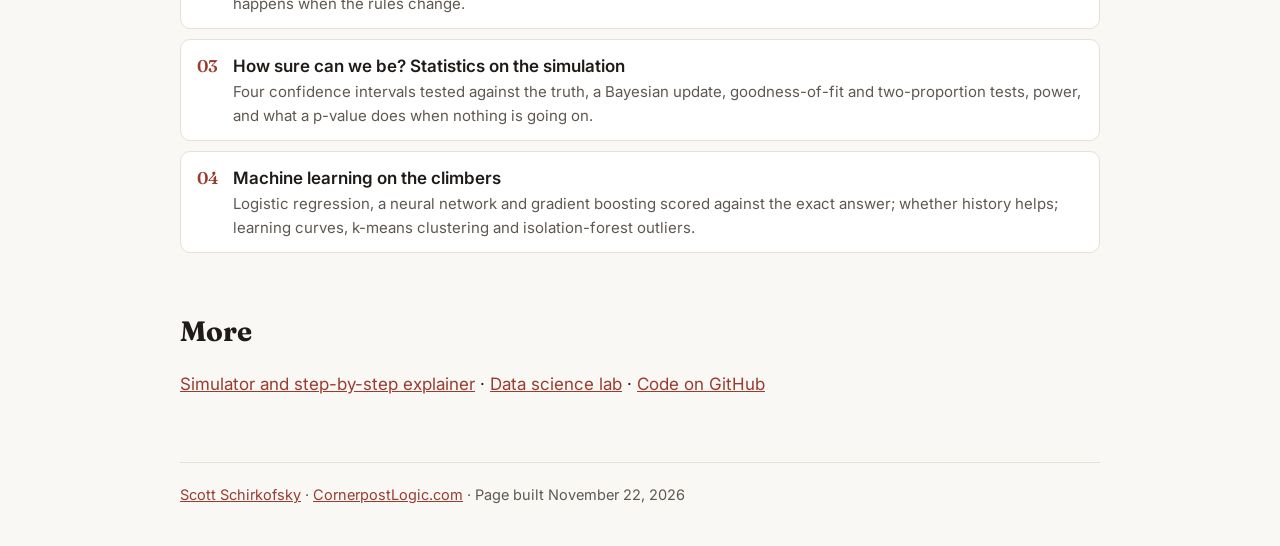
==== commit 3ff6f863: "Add notebook 04: machine learning" ====
--- a/docs/index.html
+++ b/docs/index.html
@@ -137,6 +137,7 @@
   <li><a href="notebooks/01_hacker_statistics.html"><span class="num">01</span><span class="nbtitle">Hacker statistics: chances of winning a bet</span></a><span class="blurb">The original exercise: coin tosses and dice, a random walk, clumsiness, and the chance of reaching step 60.</span></li>
   <li><a href="notebooks/02_exact_answer_and_value_map.html"><span class="num">02</span><span class="nbtitle">The exact answer and the value map</span></a><span class="blurb">The true chance of winning (77.67%) from a Markov chain, the chance from every position in the game, and what happens when the rules change.</span></li>
   <li><a href="notebooks/03_statistics.html"><span class="num">03</span><span class="nbtitle">How sure can we be? Statistics on the simulation</span></a><span class="blurb">Four confidence intervals tested against the truth, a Bayesian update, goodness-of-fit and two-proportion tests, power, and what a p-value does when nothing is going on.</span></li>
+  <li><a href="notebooks/04_machine_learning.html"><span class="num">04</span><span class="nbtitle">Machine learning on the climbers</span></a><span class="blurb">Logistic regression, a neural network and gradient boosting scored against the exact answer; whether history helps; learning curves, k-means clustering and isolation-forest outliers.</span></li>
 </ul>
 
 <h2>More</h2>
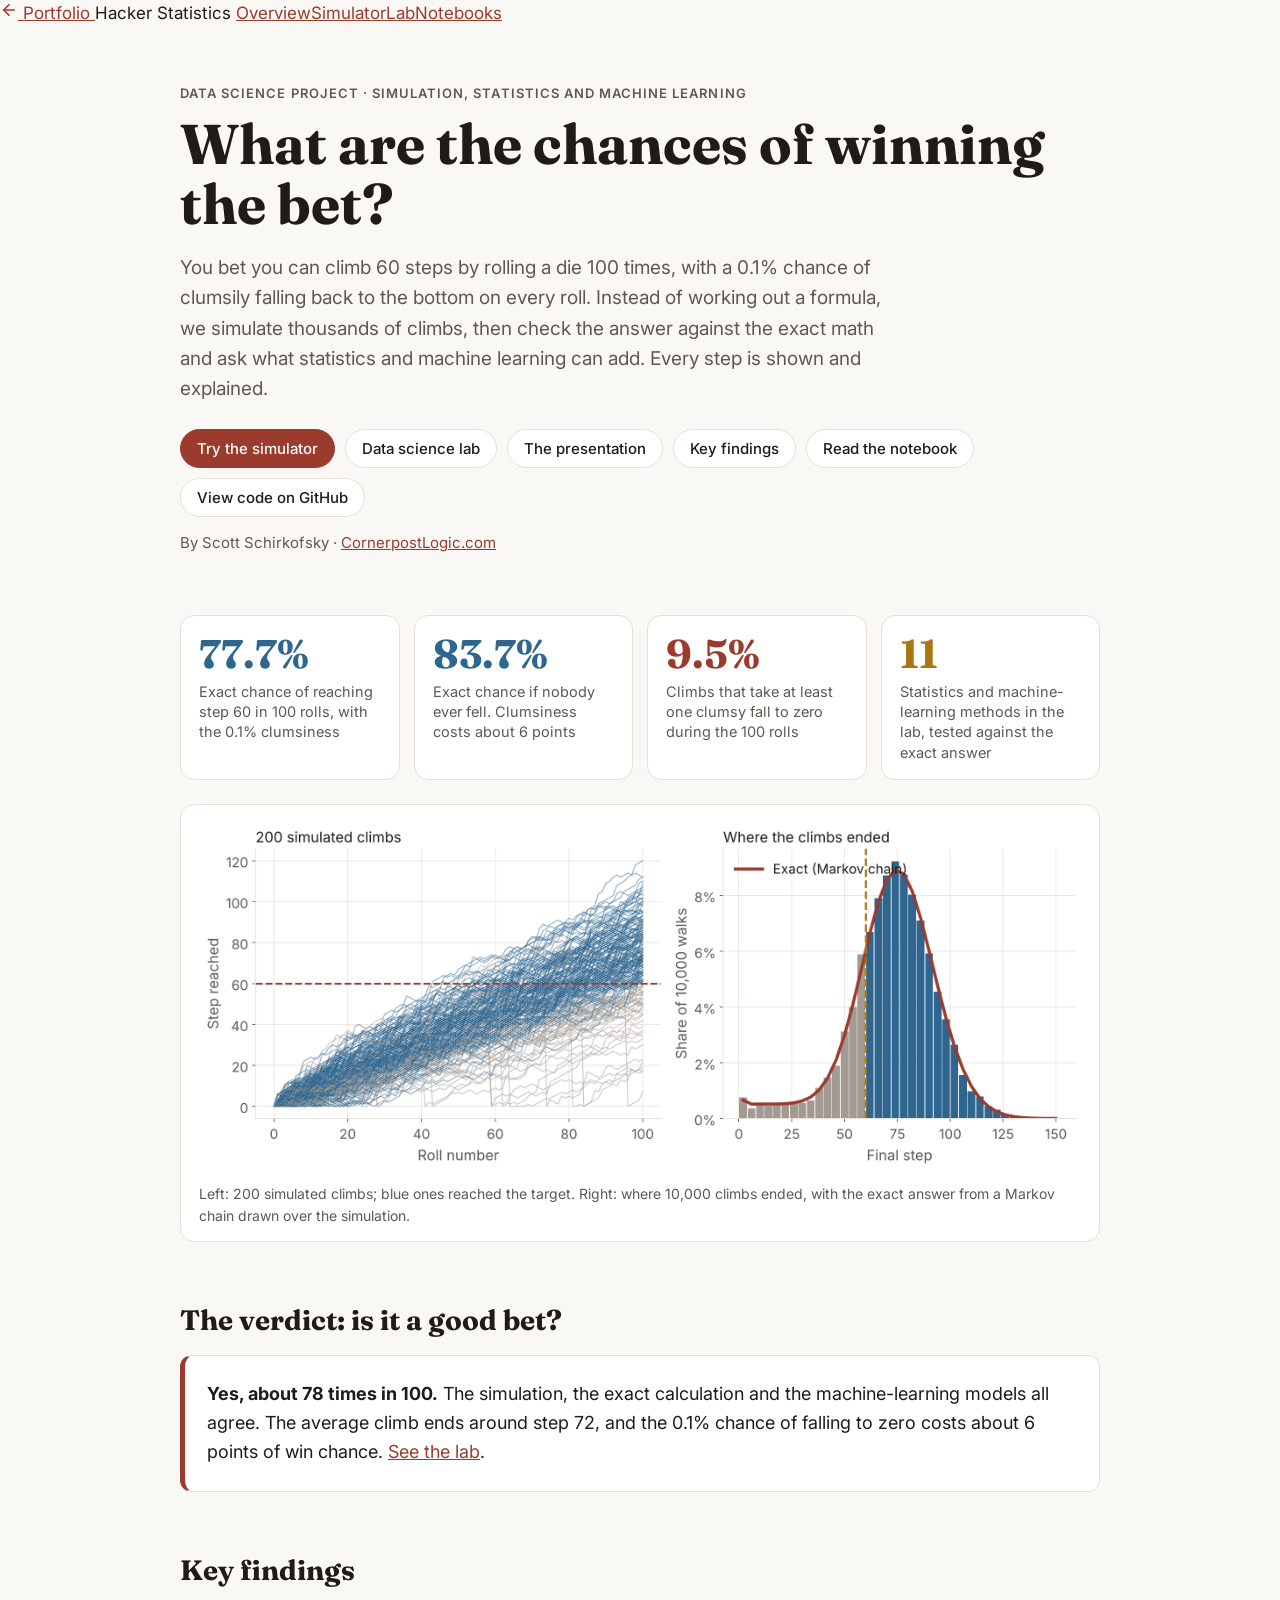
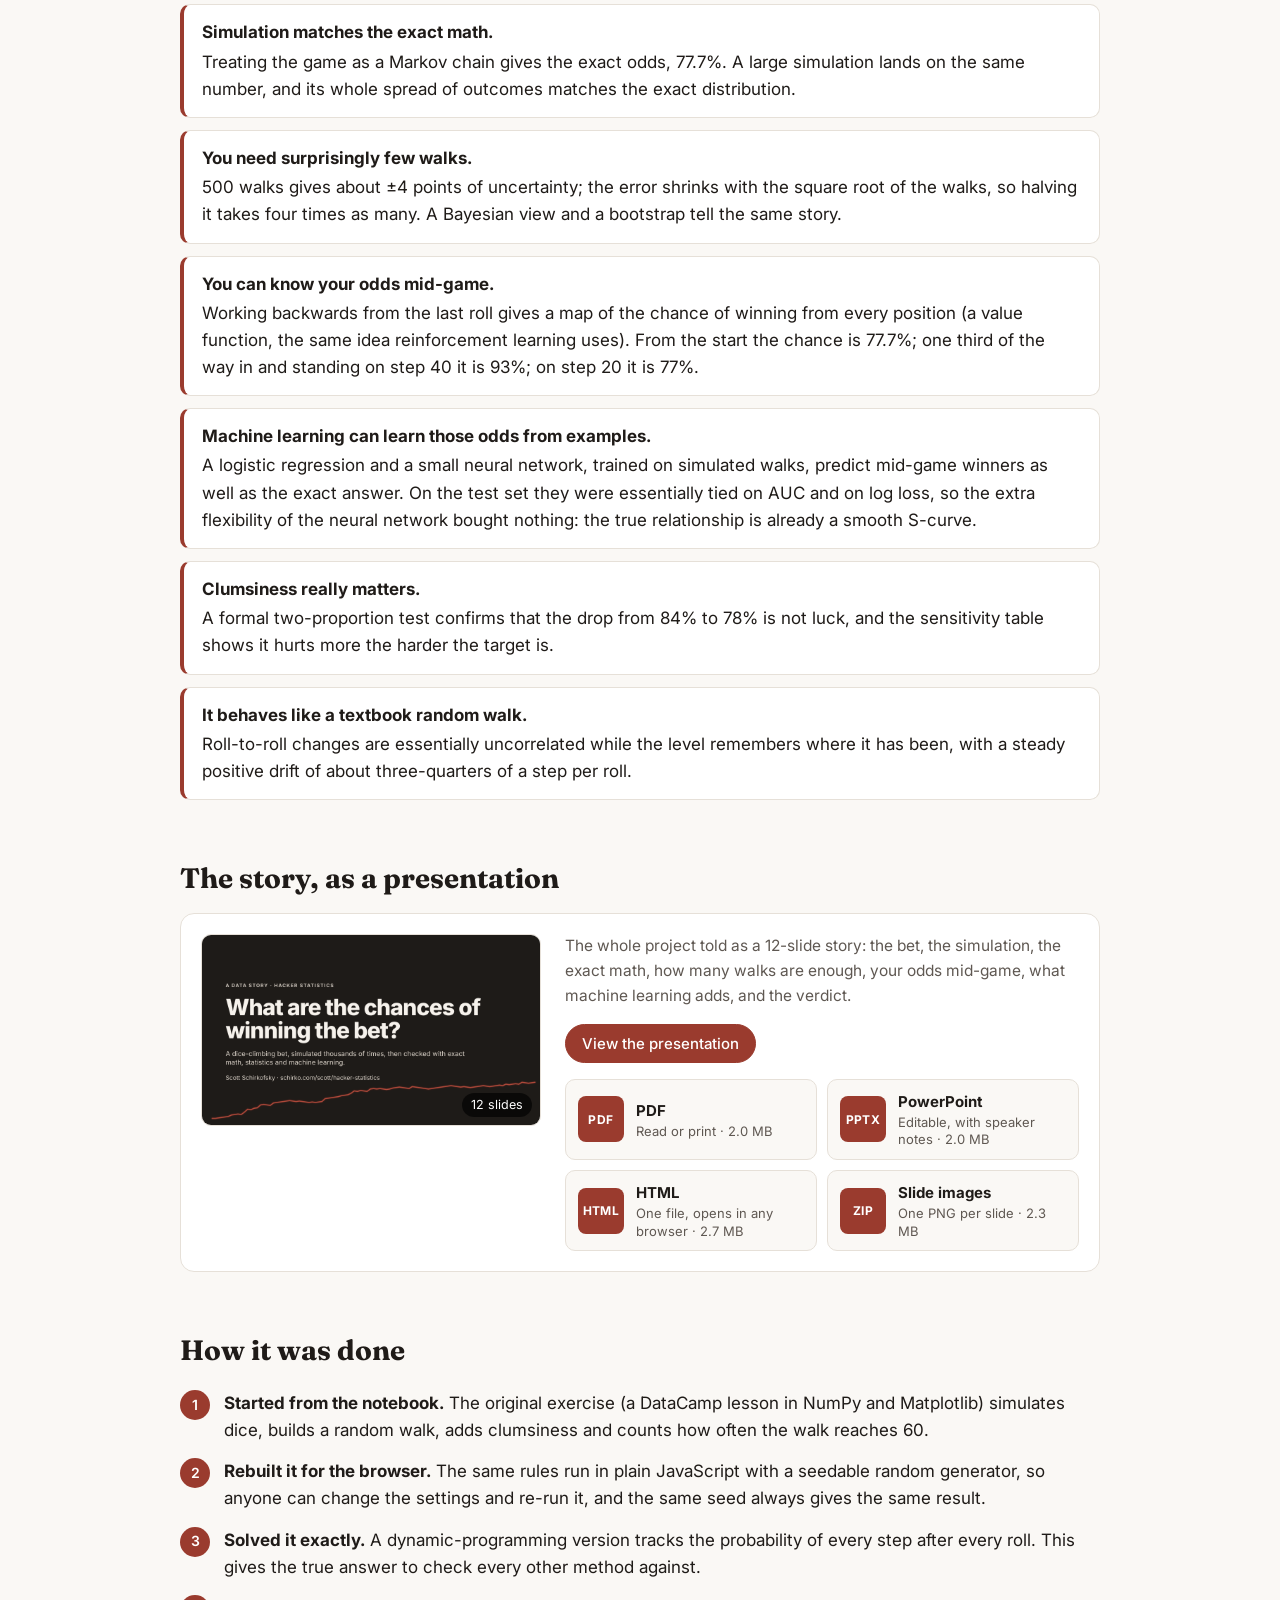
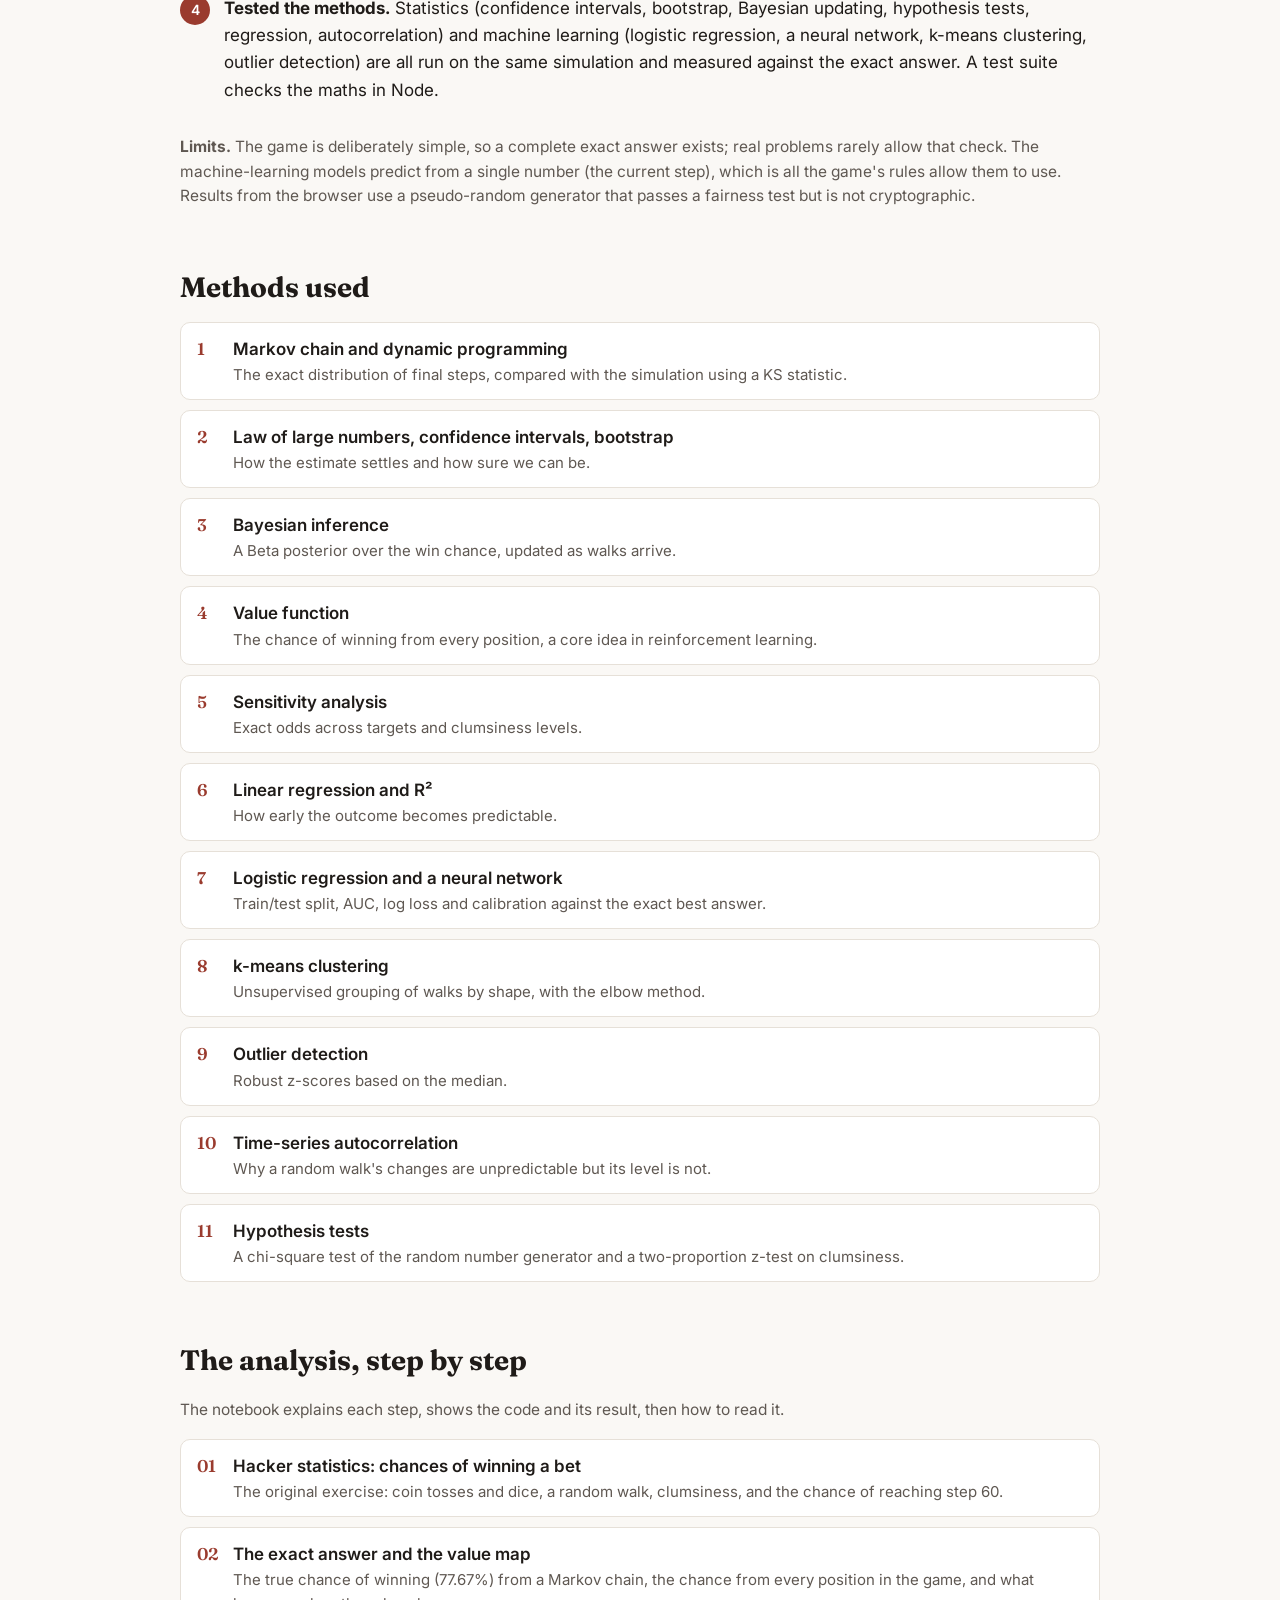
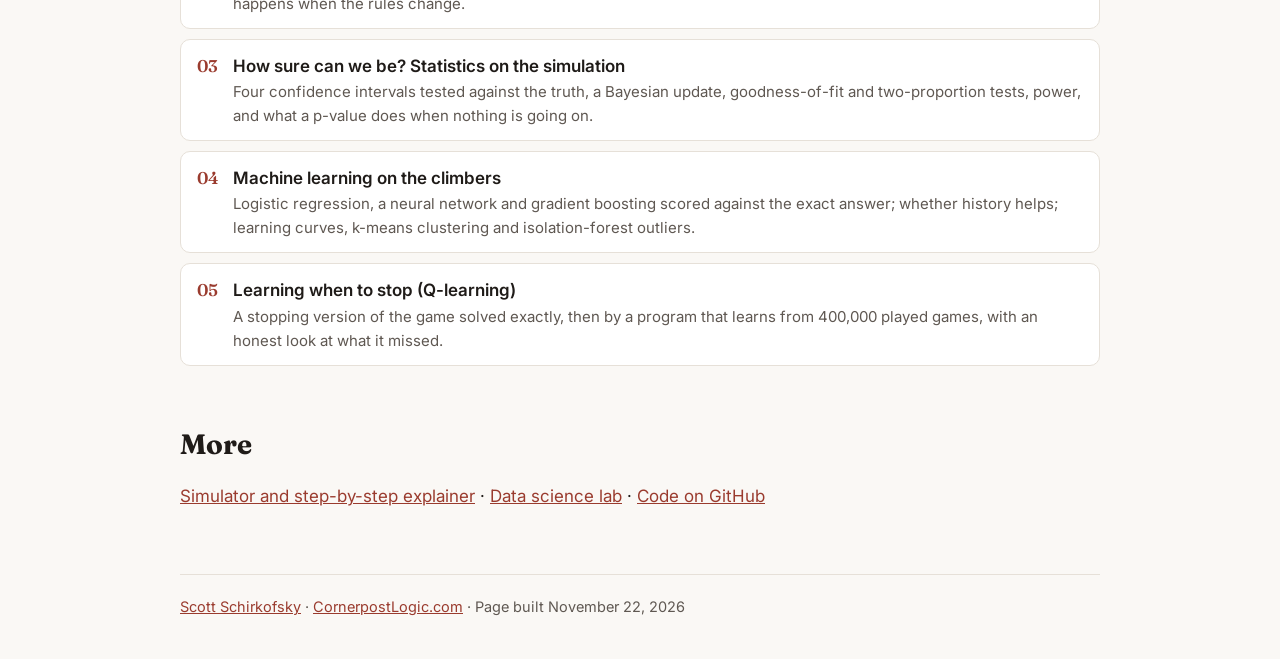
==== commit 420397d3: "Add notebook 05: learning when to stop with Q-learning" ====
--- a/docs/index.html
+++ b/docs/index.html
@@ -138,6 +138,7 @@
   <li><a href="notebooks/02_exact_answer_and_value_map.html"><span class="num">02</span><span class="nbtitle">The exact answer and the value map</span></a><span class="blurb">The true chance of winning (77.67%) from a Markov chain, the chance from every position in the game, and what happens when the rules change.</span></li>
   <li><a href="notebooks/03_statistics.html"><span class="num">03</span><span class="nbtitle">How sure can we be? Statistics on the simulation</span></a><span class="blurb">Four confidence intervals tested against the truth, a Bayesian update, goodness-of-fit and two-proportion tests, power, and what a p-value does when nothing is going on.</span></li>
   <li><a href="notebooks/04_machine_learning.html"><span class="num">04</span><span class="nbtitle">Machine learning on the climbers</span></a><span class="blurb">Logistic regression, a neural network and gradient boosting scored against the exact answer; whether history helps; learning curves, k-means clustering and isolation-forest outliers.</span></li>
+  <li><a href="notebooks/05_q_learning_when_to_stop.html"><span class="num">05</span><span class="nbtitle">Learning when to stop (Q-learning)</span></a><span class="blurb">A stopping version of the game solved exactly, then by a program that learns from 400,000 played games, with an honest look at what it missed.</span></li>
 </ul>
 
 <h2>More</h2>
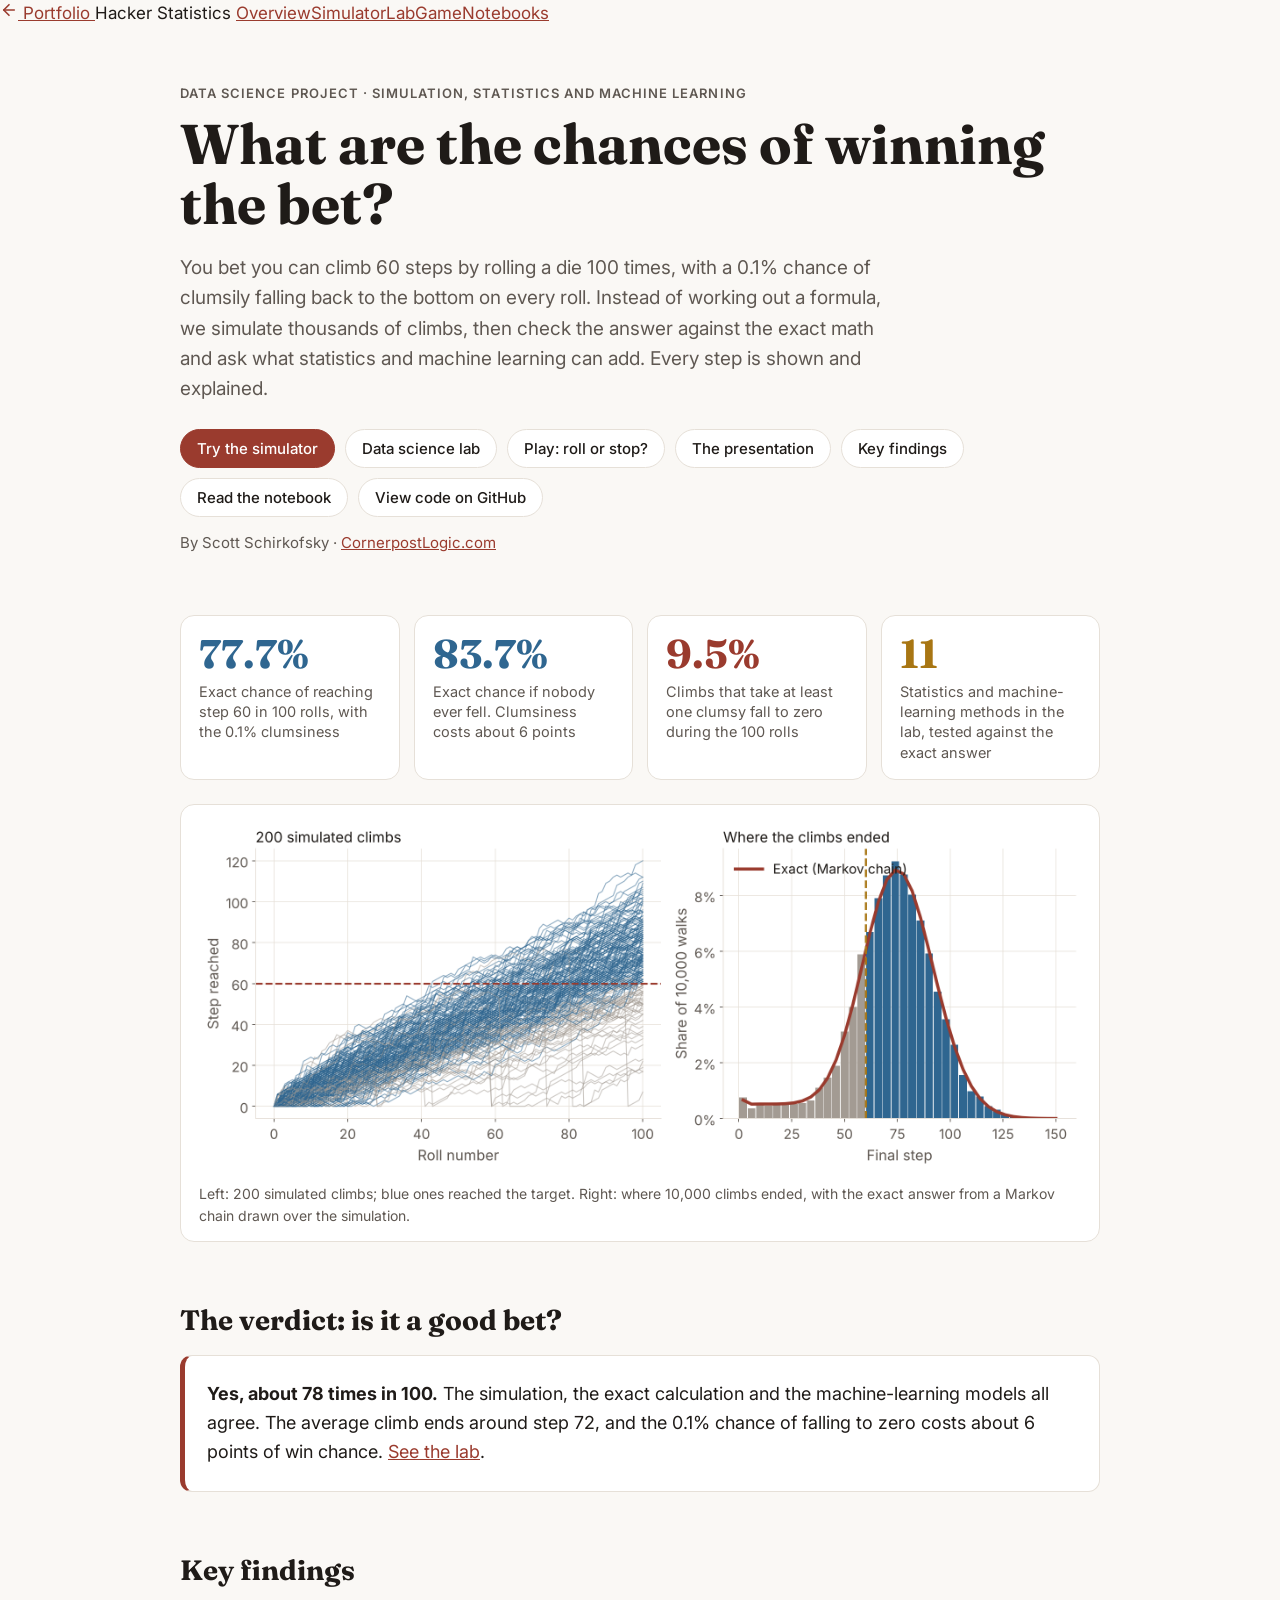
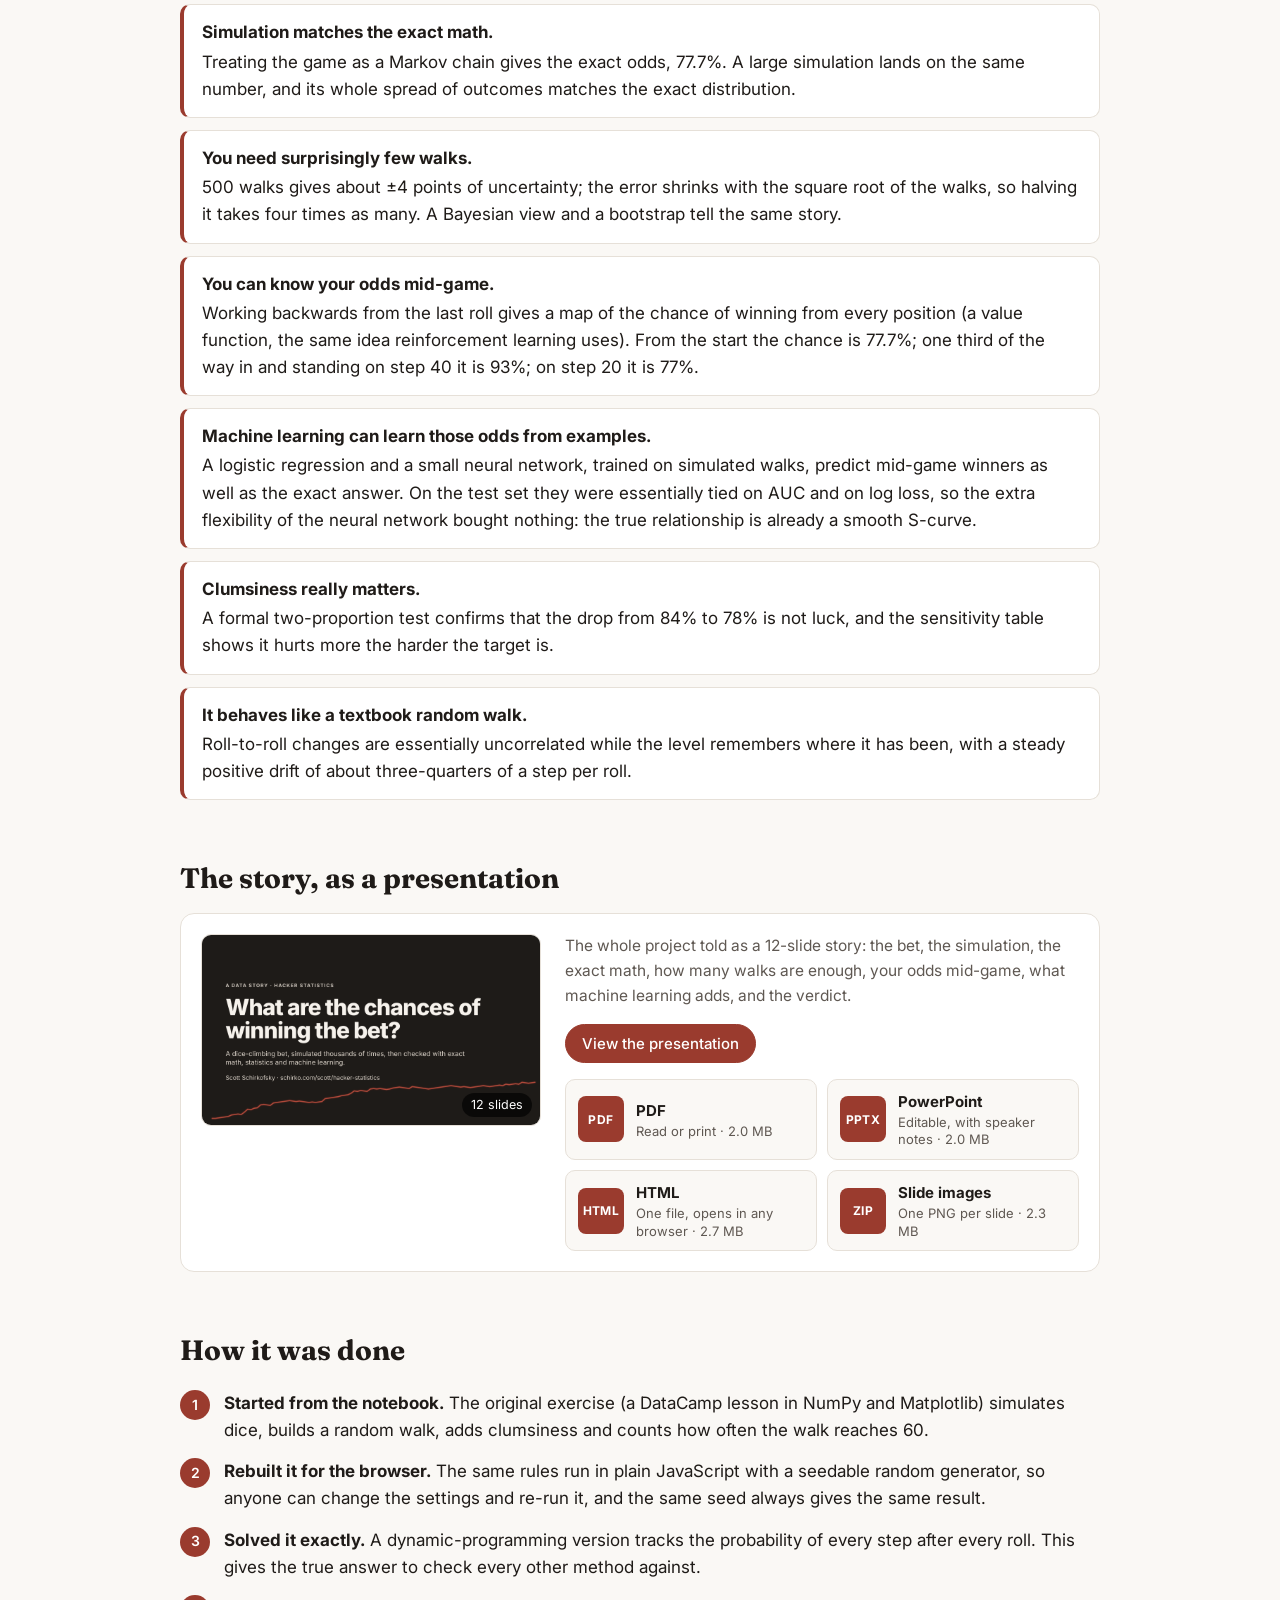
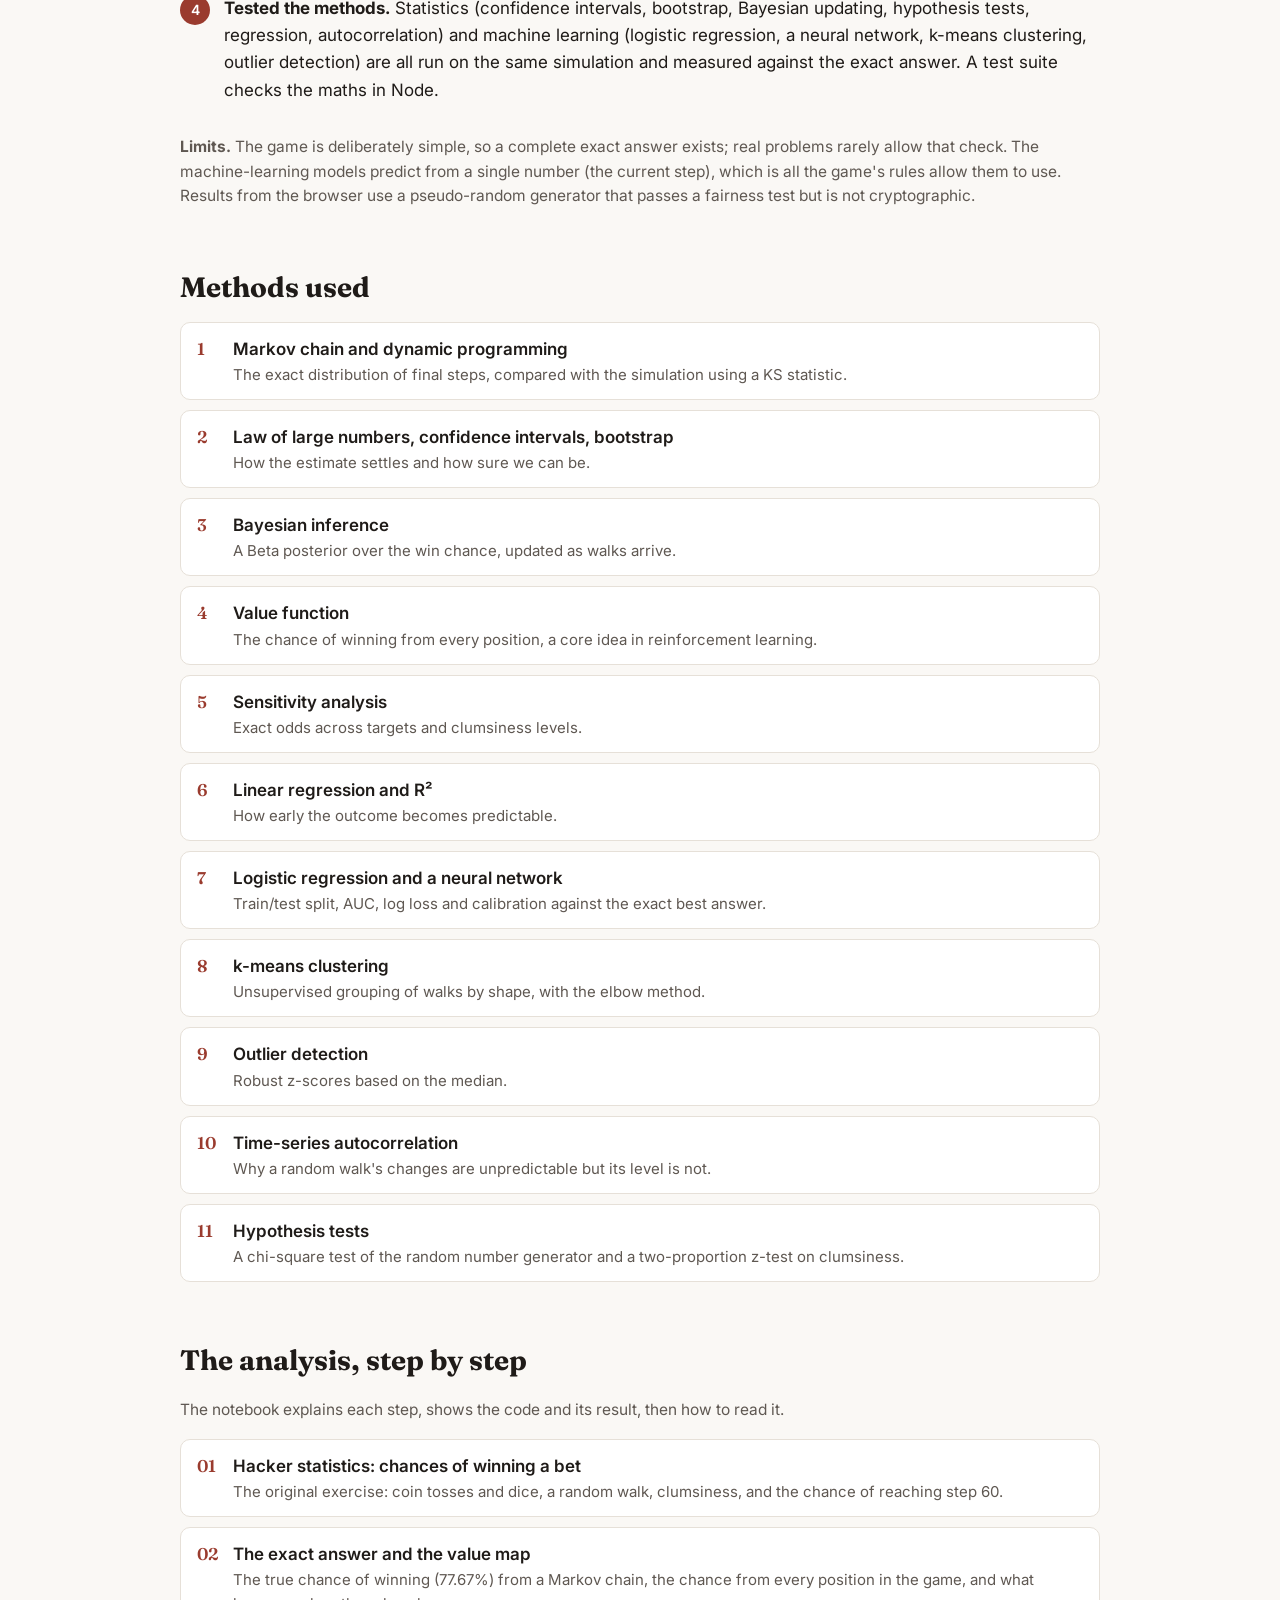
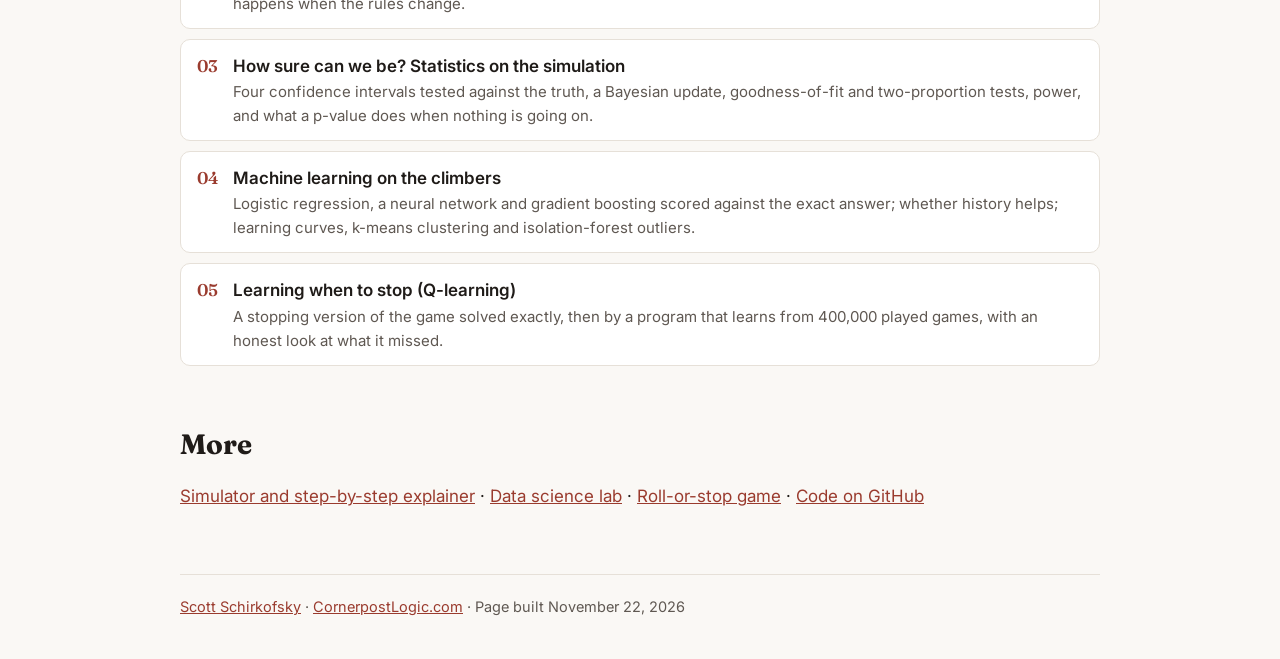
==== commit bd80aec2: "Add plain-words and real-life sections to the overview" ====
--- a/docs/index.html
+++ b/docs/index.html
@@ -24,7 +24,7 @@
     Portfolio
   </a>
   <span class="sx-crumb">Hacker Statistics</span>
-  <span class="sx-links"><a href="index.html">Overview</a><a href="explore.html">Simulator</a><a href="lab.html">Lab</a><a href="notebooks/01_hacker_statistics.html">Notebooks</a></span>
+  <span class="sx-links"><a href="index.html">Overview</a><a href="explore.html">Simulator</a><a href="lab.html">Lab</a><a href="game.html">Game</a><a href="notebooks/01_hacker_statistics.html">Notebooks</a></span>
 </div>
 <div class="wrap">
 
@@ -37,6 +37,7 @@
   <div class="links">
     <a class="btn primary" href="explore.html">Try the simulator</a>
     <a class="btn" href="lab.html">Data science lab</a>
+    <a class="btn" href="game.html">Play: roll or stop?</a>
     <a class="btn" href="#presentation">The presentation</a>
     <a class="btn" href="#findings">Key findings</a>
     <a class="btn" href="notebooks/01_hacker_statistics.html">Read the notebook</a>
@@ -142,7 +143,7 @@
 </ul>
 
 <h2>More</h2>
-<p><a href="explore.html">Simulator and step-by-step explainer</a> &middot; <a href="lab.html">Data science lab</a> &middot;
+<p><a href="explore.html">Simulator and step-by-step explainer</a> &middot; <a href="lab.html">Data science lab</a> &middot; <a href="game.html">Roll-or-stop game</a> &middot;
 <a href="https://github.com/schirko/Hacker-Statistics-Chances-of-Winning-a-Bet">Code on GitHub</a></p>
 
 <footer>
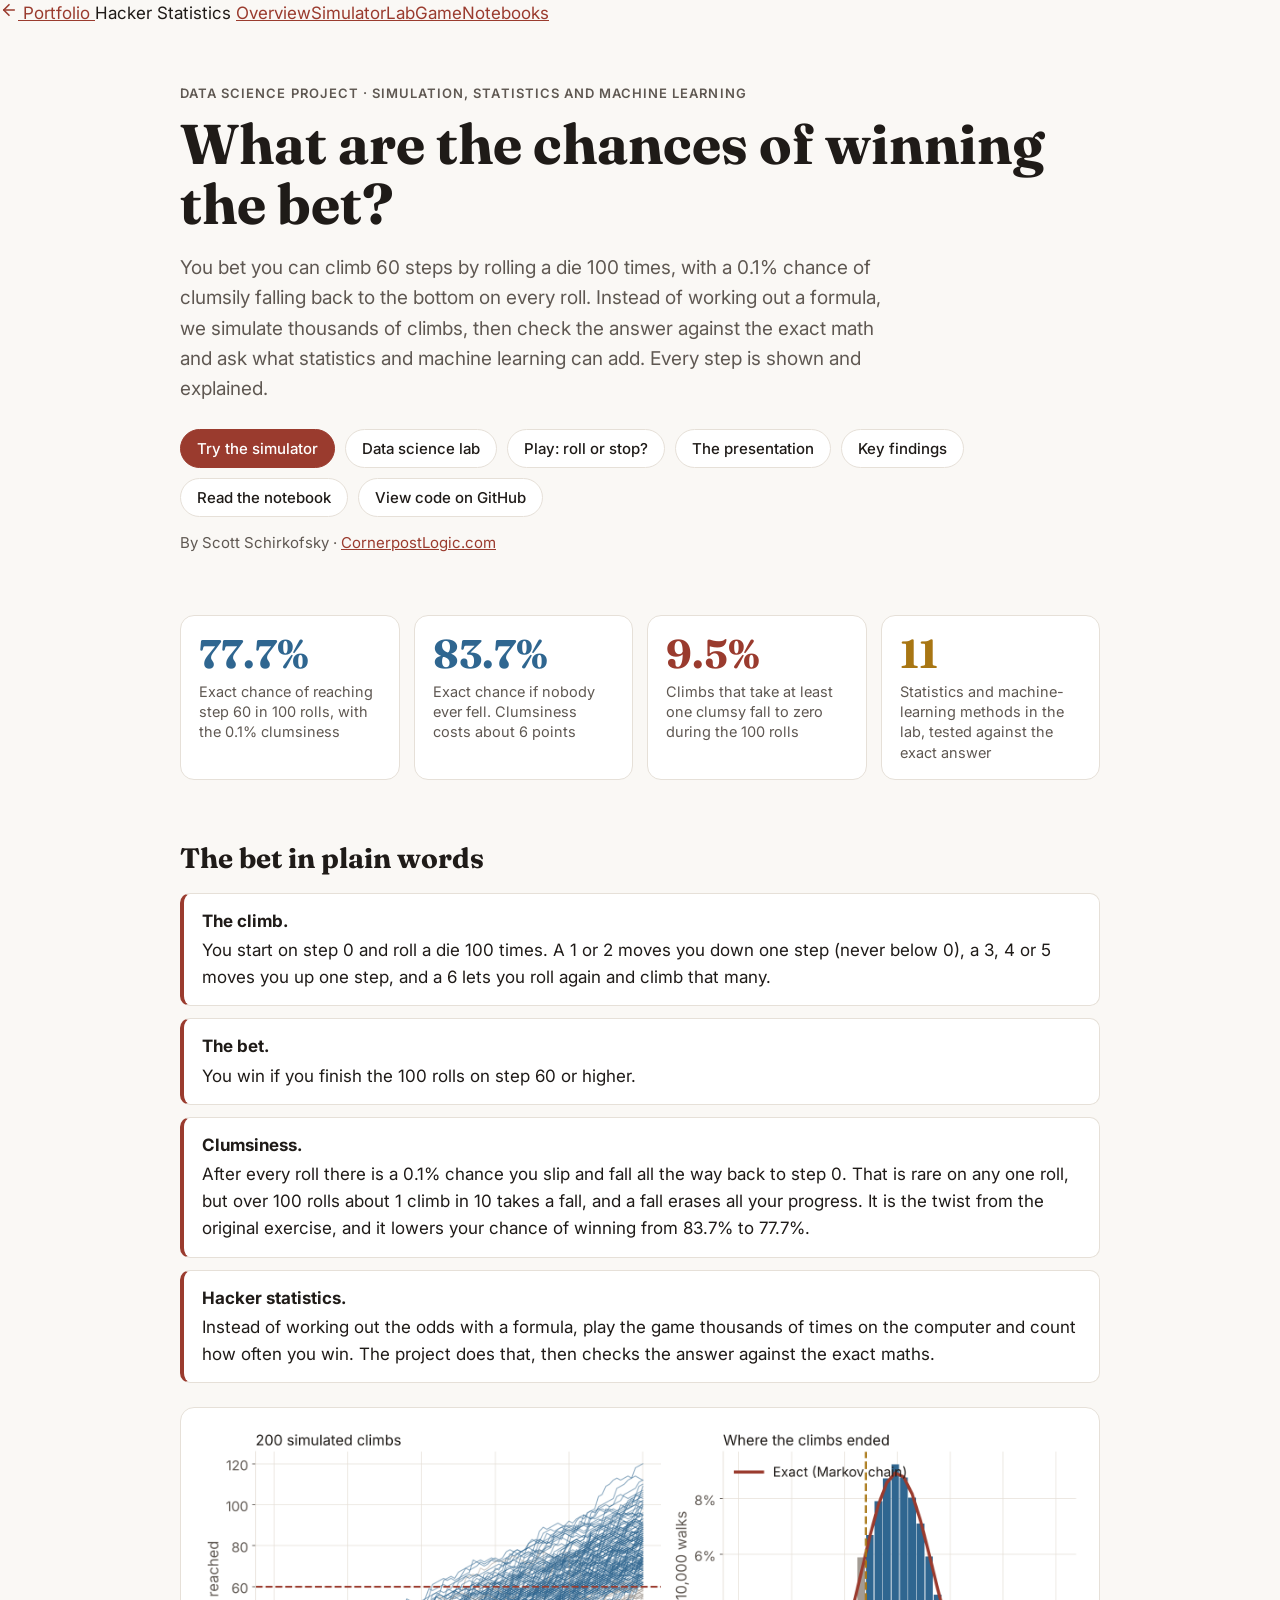
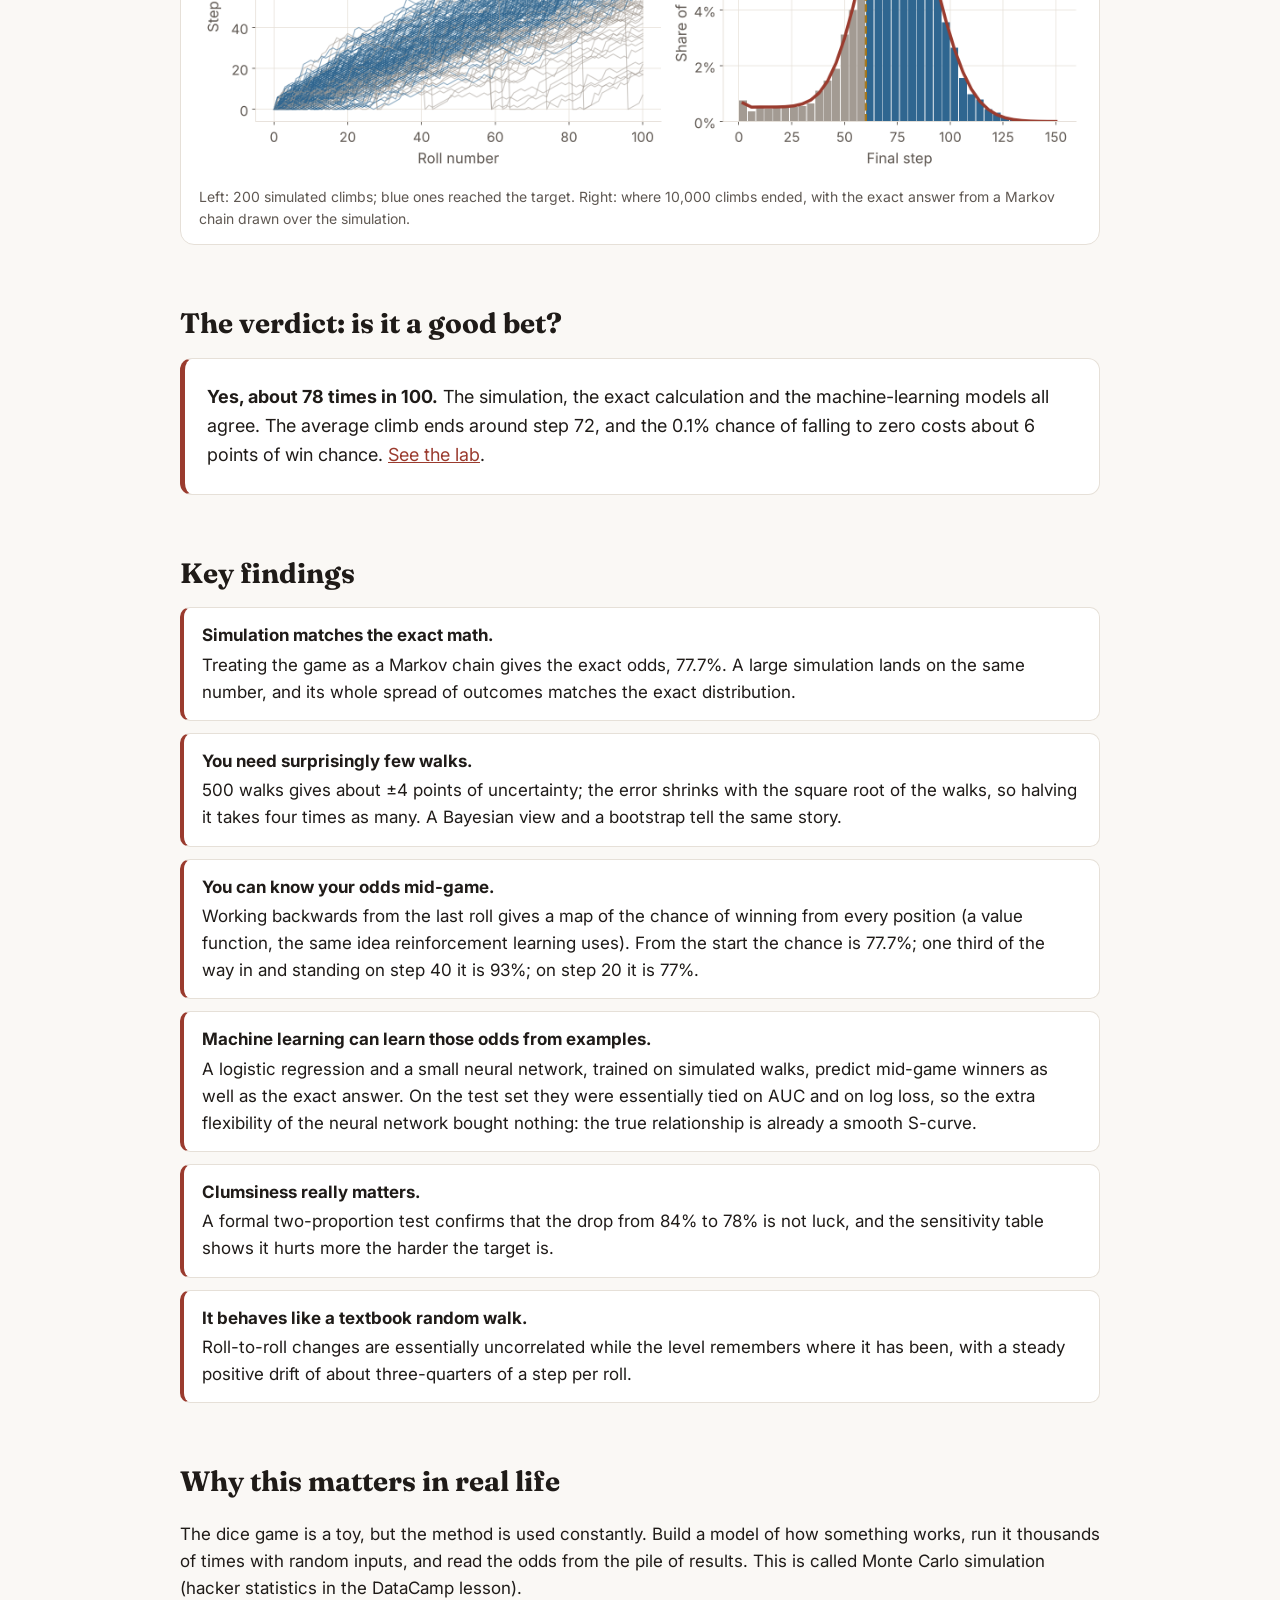
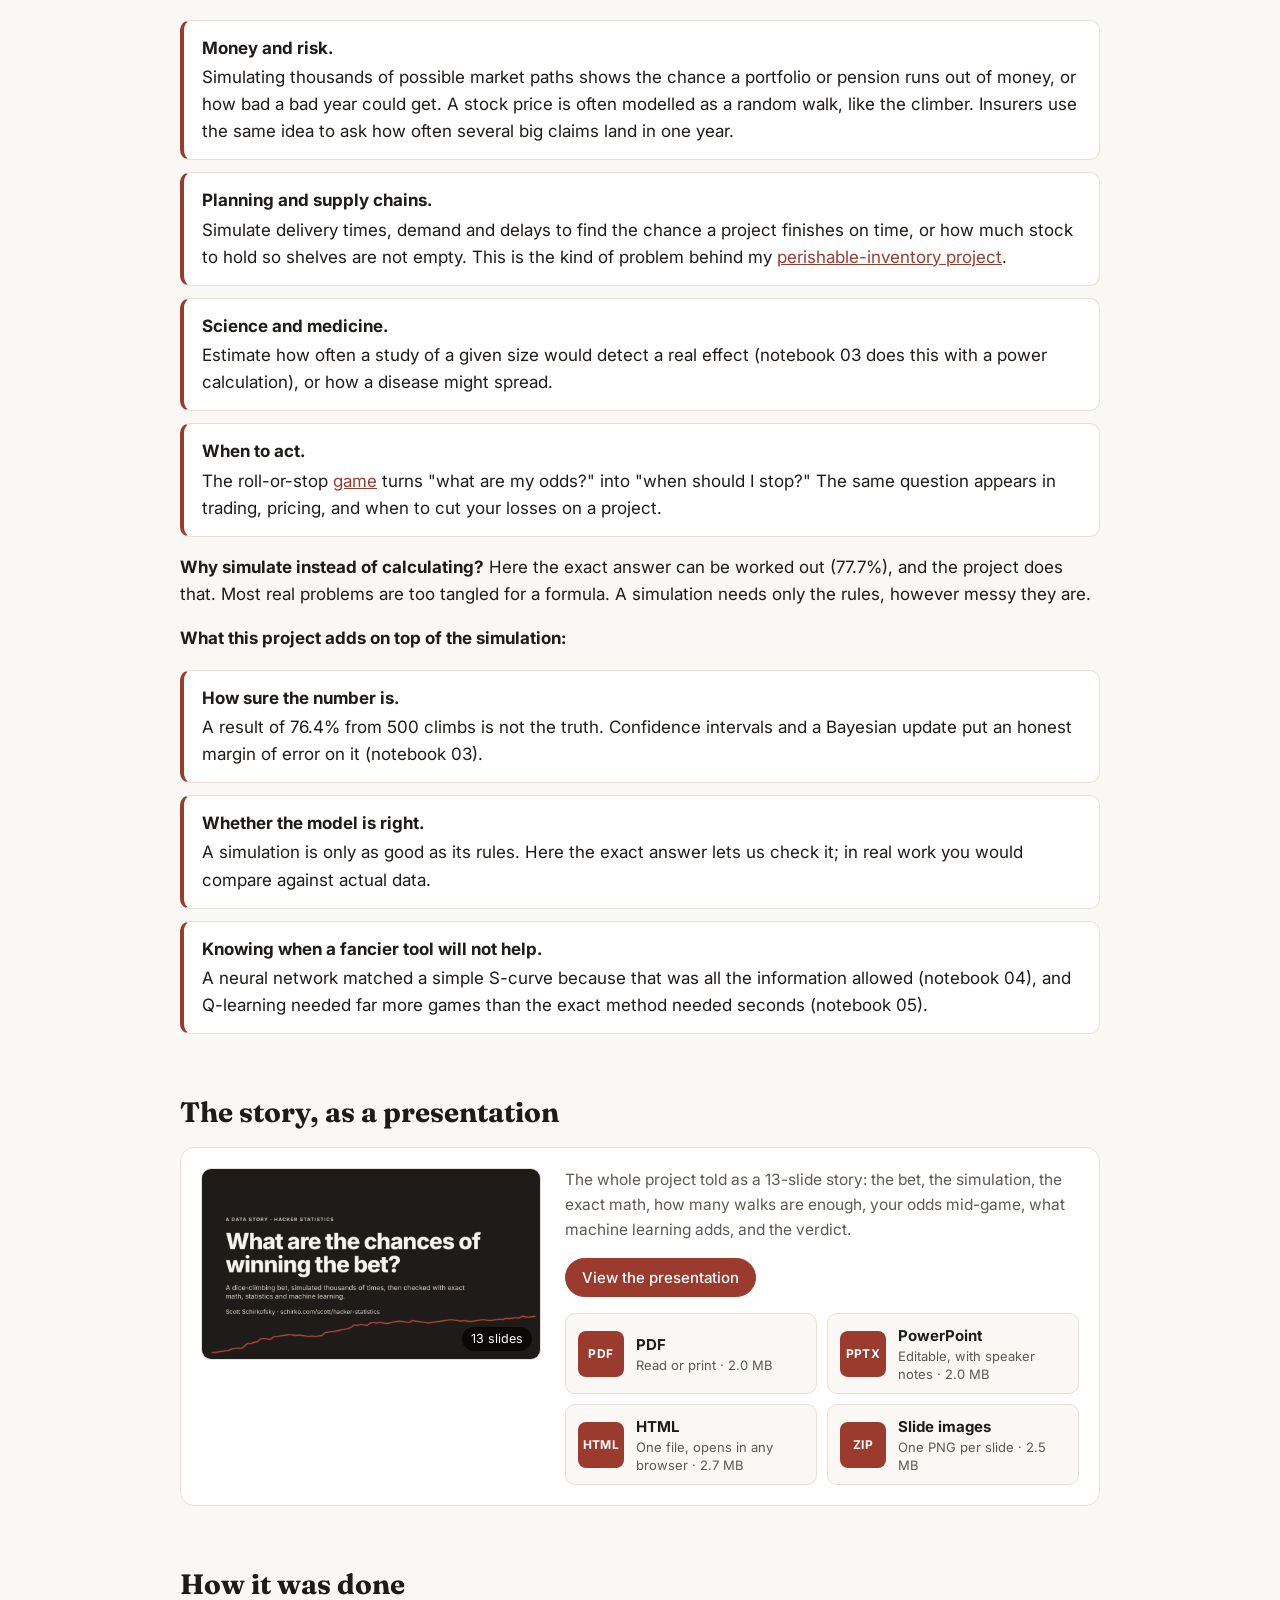
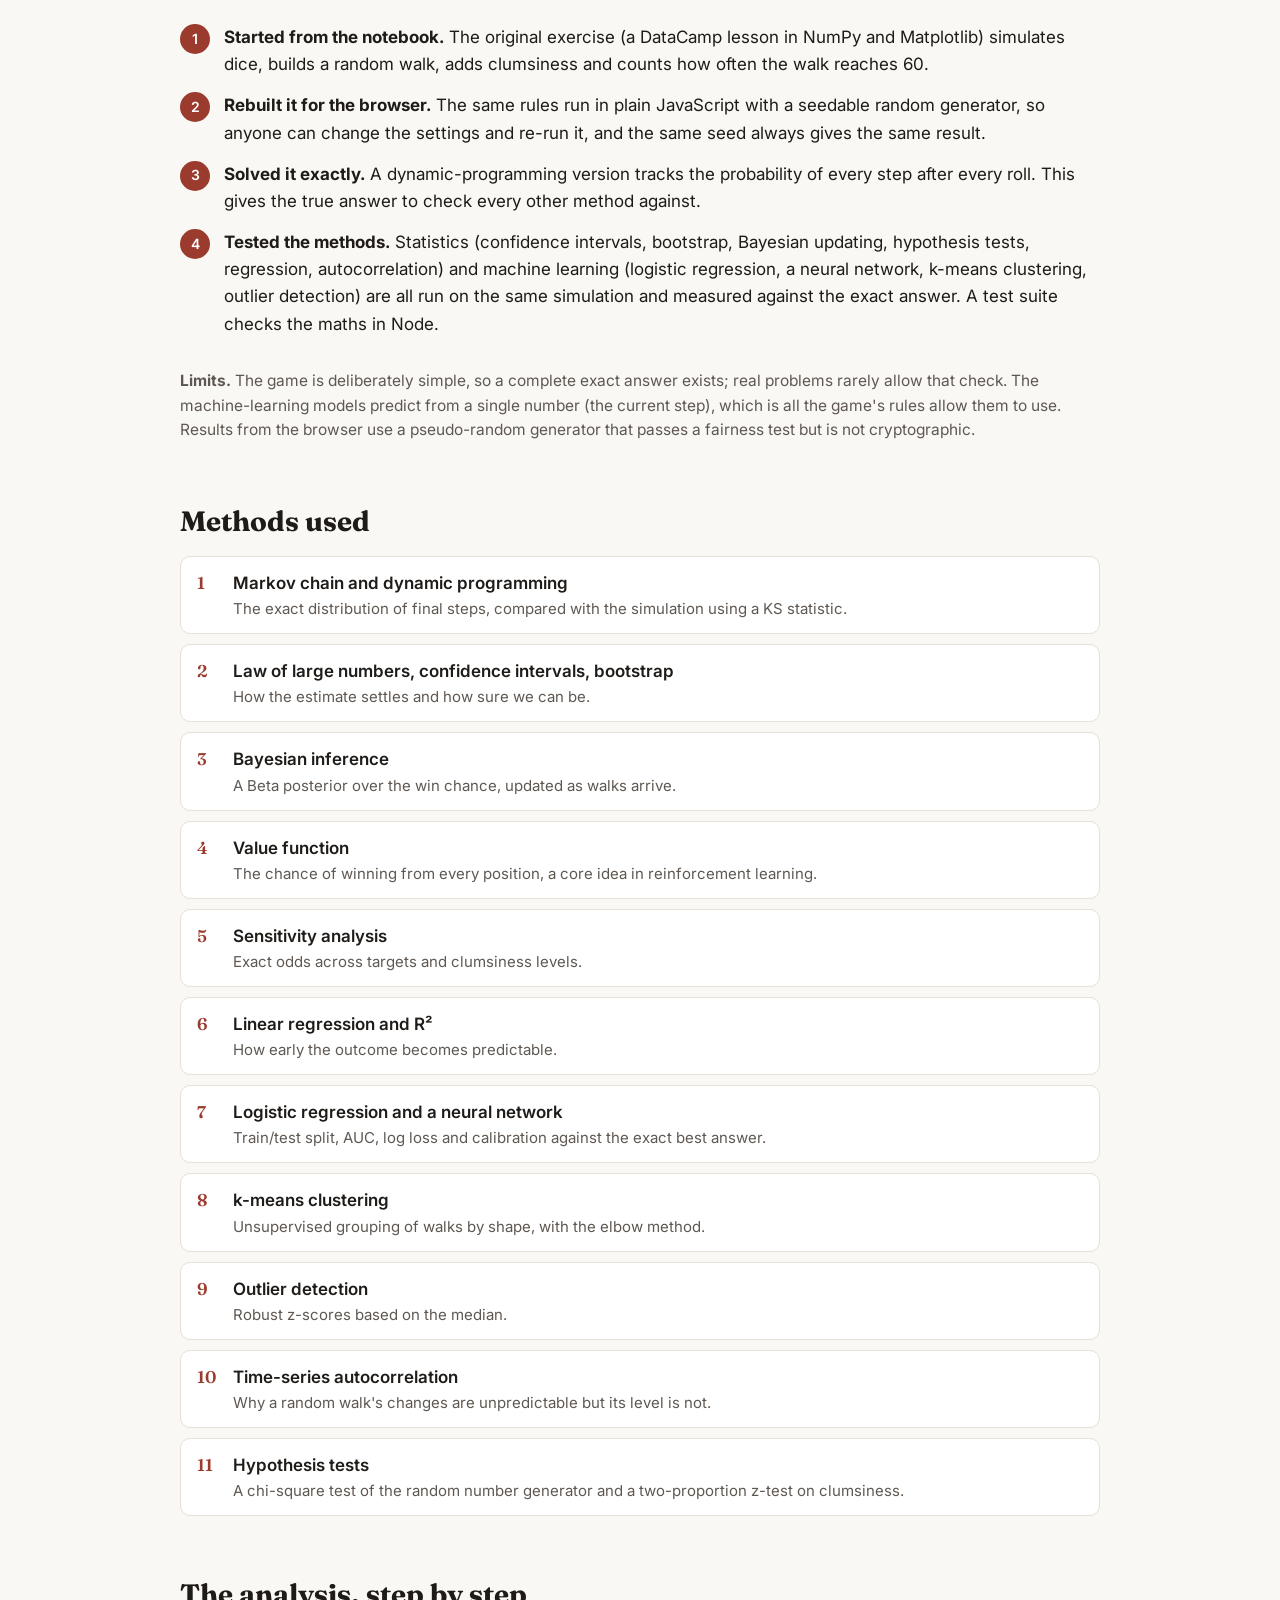
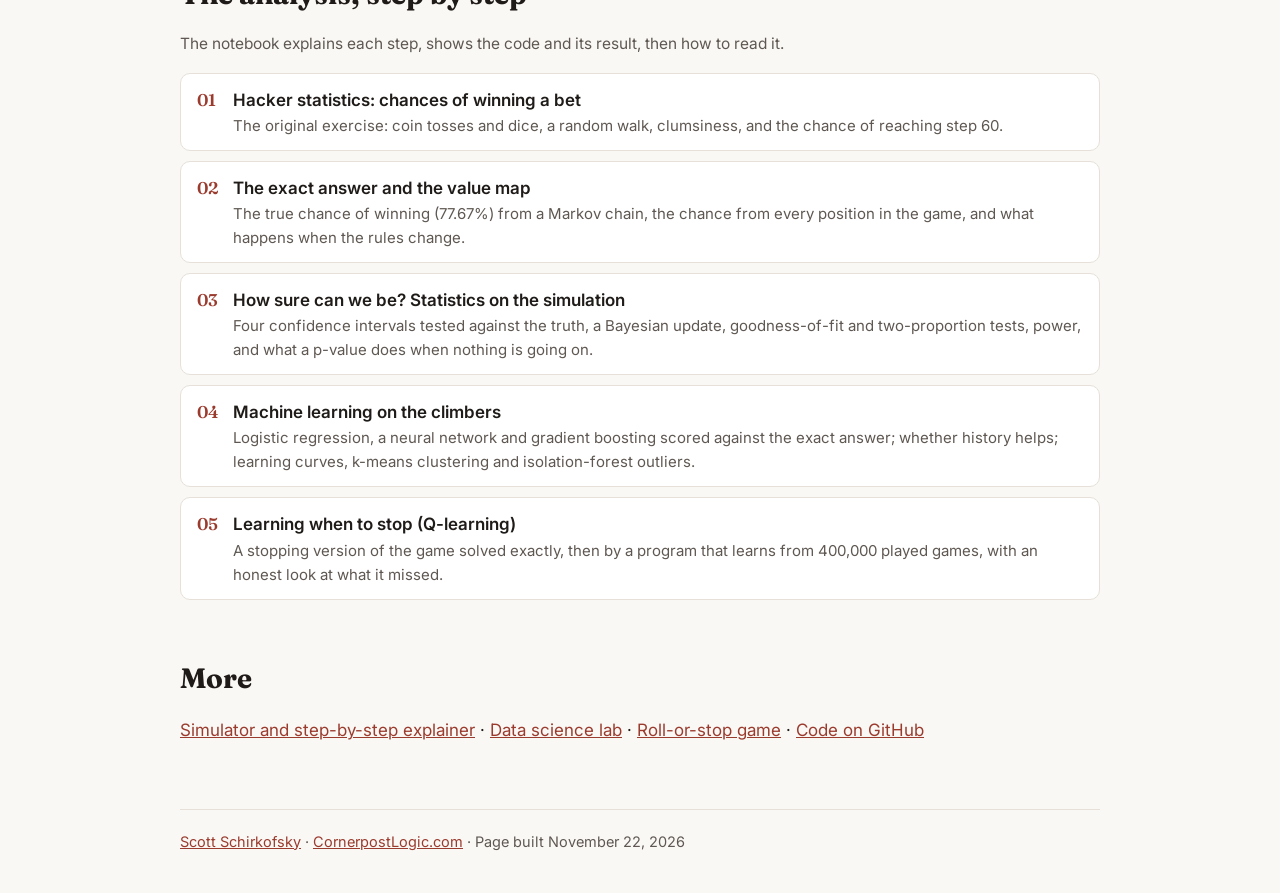
==== commit 0e06e03b: "Add real-life slide to the presentation (13 slides)" ====
--- a/docs/index.html
+++ b/docs/index.html
@@ -53,6 +53,14 @@
   <div class="stat"><div class="v c-gold">11</div><div class="l">Statistics and machine-learning methods in the lab, tested against the exact answer</div></div>
 </section>
 
+<h2>The bet in plain words</h2>
+<ul class="findings">
+  <li><b>The climb.</b> You start on step 0 and roll a die 100 times. A 1 or 2 moves you down one step (never below 0), a 3, 4 or 5 moves you up one step, and a 6 lets you roll again and climb that many.</li>
+  <li><b>The bet.</b> You win if you finish the 100 rolls on step 60 or higher.</li>
+  <li><b>Clumsiness.</b> After every roll there is a 0.1% chance you slip and fall all the way back to step 0. That is rare on any one roll, but over 100 rolls about 1 climb in 10 takes a fall, and a fall erases all your progress. It is the twist from the original exercise, and it lowers your chance of winning from 83.7% to 77.7%.</li>
+  <li><b>Hacker statistics.</b> Instead of working out the odds with a formula, play the game thousands of times on the computer and count how often you win. The project does that, then checks the answer against the exact maths.</li>
+</ul>
+
 <figure>
   <img src="images/headline.png" alt="Left: simulated climbs, with climbs that reach step 60 drawn in blue and the rest in grey. Right: where the climbs ended, with the exact probability drawn as a line over the simulated bars.">
   <figcaption>Left: 200 simulated climbs; blue ones reached the target. Right: where 10,000 climbs ended, with the exact answer from a Markov chain drawn over the simulation.</figcaption>
@@ -83,19 +91,35 @@
   it has been, with a steady positive drift of about three-quarters of a step per roll.</li>
 </ul>
 
+<h2 id="real-life">Why this matters in real life</h2>
+<p>The dice game is a toy, but the method is used constantly. Build a model of how something works, run it thousands of times with random inputs, and read the odds from the pile of results. This is called Monte Carlo simulation (hacker statistics in the DataCamp lesson).</p>
+<ul class="findings">
+  <li><b>Money and risk.</b> Simulating thousands of possible market paths shows the chance a portfolio or pension runs out of money, or how bad a bad year could get. A stock price is often modelled as a random walk, like the climber. Insurers use the same idea to ask how often several big claims land in one year.</li>
+  <li><b>Planning and supply chains.</b> Simulate delivery times, demand and delays to find the chance a project finishes on time, or how much stock to hold so shelves are not empty. This is the kind of problem behind my <a href="https://schirko.com/scott/gis-supply-chain/perishable/">perishable-inventory project</a>.</li>
+  <li><b>Science and medicine.</b> Estimate how often a study of a given size would detect a real effect (notebook 03 does this with a power calculation), or how a disease might spread.</li>
+  <li><b>When to act.</b> The roll-or-stop <a href="game.html">game</a> turns "what are my odds?" into "when should I stop?" The same question appears in trading, pricing, and when to cut your losses on a project.</li>
+</ul>
+<p><b>Why simulate instead of calculating?</b> Here the exact answer can be worked out (77.7%), and the project does that. Most real problems are too tangled for a formula. A simulation needs only the rules, however messy they are.</p>
+<p><b>What this project adds on top of the simulation:</b></p>
+<ul class="findings">
+  <li><b>How sure the number is.</b> A result of 76.4% from 500 climbs is not the truth. Confidence intervals and a Bayesian update put an honest margin of error on it (notebook 03).</li>
+  <li><b>Whether the model is right.</b> A simulation is only as good as its rules. Here the exact answer lets us check it; in real work you would compare against actual data.</li>
+  <li><b>Knowing when a fancier tool will not help.</b> A neural network matched a simple S-curve because that was all the information allowed (notebook 04), and Q-learning needed far more games than the exact method needed seconds (notebook 05).</li>
+</ul>
+
 <!--PRESENTATION-->
 <h2 id="presentation">The story, as a presentation</h2>
 <div class="deck">
-  <a class="deck-thumb" href="presentation/hacker-stats-story.html" target="_blank" rel="noopener"><img src="presentation/cover.png" alt="Cover slide: What are the chances of winning the bet?"><span>12 slides</span></a>
+  <a class="deck-thumb" href="presentation/hacker-stats-story.html" target="_blank" rel="noopener"><img src="presentation/cover.png" alt="Cover slide: What are the chances of winning the bet?"><span>13 slides</span></a>
   <div>
-    <p class="note" style="margin-top:0">The whole project told as a 12-slide story: the bet, the simulation, the exact math, how many walks are enough,
+    <p class="note" style="margin-top:0">The whole project told as a 13-slide story: the bet, the simulation, the exact math, how many walks are enough,
     your odds mid-game, what machine learning adds, and the verdict.</p>
     <a class="btn primary" href="presentation/hacker-stats-story.html" target="_blank" rel="noopener">View the presentation</a>
     <div class="dls">
       <a class="dl" href="presentation/hacker-stats-story.pdf" download><span class="ext">PDF</span><span><b>PDF</b><small>Read or print &middot; 2.0 MB</small></span></a>
       <a class="dl" href="presentation/hacker-stats-story.pptx" download><span class="ext">PPTX</span><span><b>PowerPoint</b><small>Editable, with speaker notes &middot; 2.0 MB</small></span></a>
       <a class="dl" href="presentation/hacker-stats-story.html" download><span class="ext">HTML</span><span><b>HTML</b><small>One file, opens in any browser &middot; 2.7 MB</small></span></a>
-      <a class="dl" href="presentation/hacker-stats-story-slides.zip" download><span class="ext">ZIP</span><span><b>Slide images</b><small>One PNG per slide &middot; 2.3 MB</small></span></a>
+      <a class="dl" href="presentation/hacker-stats-story-slides.zip" download><span class="ext">ZIP</span><span><b>Slide images</b><small>One PNG per slide &middot; 2.5 MB</small></span></a>
     </div>
   </div>
 </div>
--- a/docs/site.css
+++ b/docs/site.css
@@ -92,3 +92,12 @@
 .sticky-set { position: sticky; top: 0; z-index: 5; }
 @media (max-width: 700px) { .deck { grid-template-columns: 1fr; } .grid2 { grid-template-columns: 1fr; } }
 @media (max-width: 560px) { body { font-size: 16px; } .stat .v { font-size: 34px; } .nbs .blurb { margin-left: 0; } }
+
+/* game page */
+.rules { margin: 0 0 10px; padding-left: 20px; } .rules li { margin: 4px 0; }
+.status { font-family: Fraunces, Georgia, serif; font-size: 1.5rem; font-weight: 700; line-height: 1.25; min-height: 2.6em; }
+.gbtns .btn { flex: 1; font-size: 17px; padding: 12px 16px; } .gbtns .btn[disabled] { opacity: .45; cursor: default; }
+kbd { font: 12px Inter, sans-serif; border: 1px solid currentColor; border-radius: 4px; padding: 0 5px; margin-left: 6px; opacity: .7; }
+.hint { margin: 10px 0 0; padding: 8px 12px; border-left: 4px solid var(--gold); background: var(--bg); border-radius: 6px; font-size: 15px; }
+.feedback { min-height: 3em; }
+.gr { color: var(--accent); font-weight: 700; }
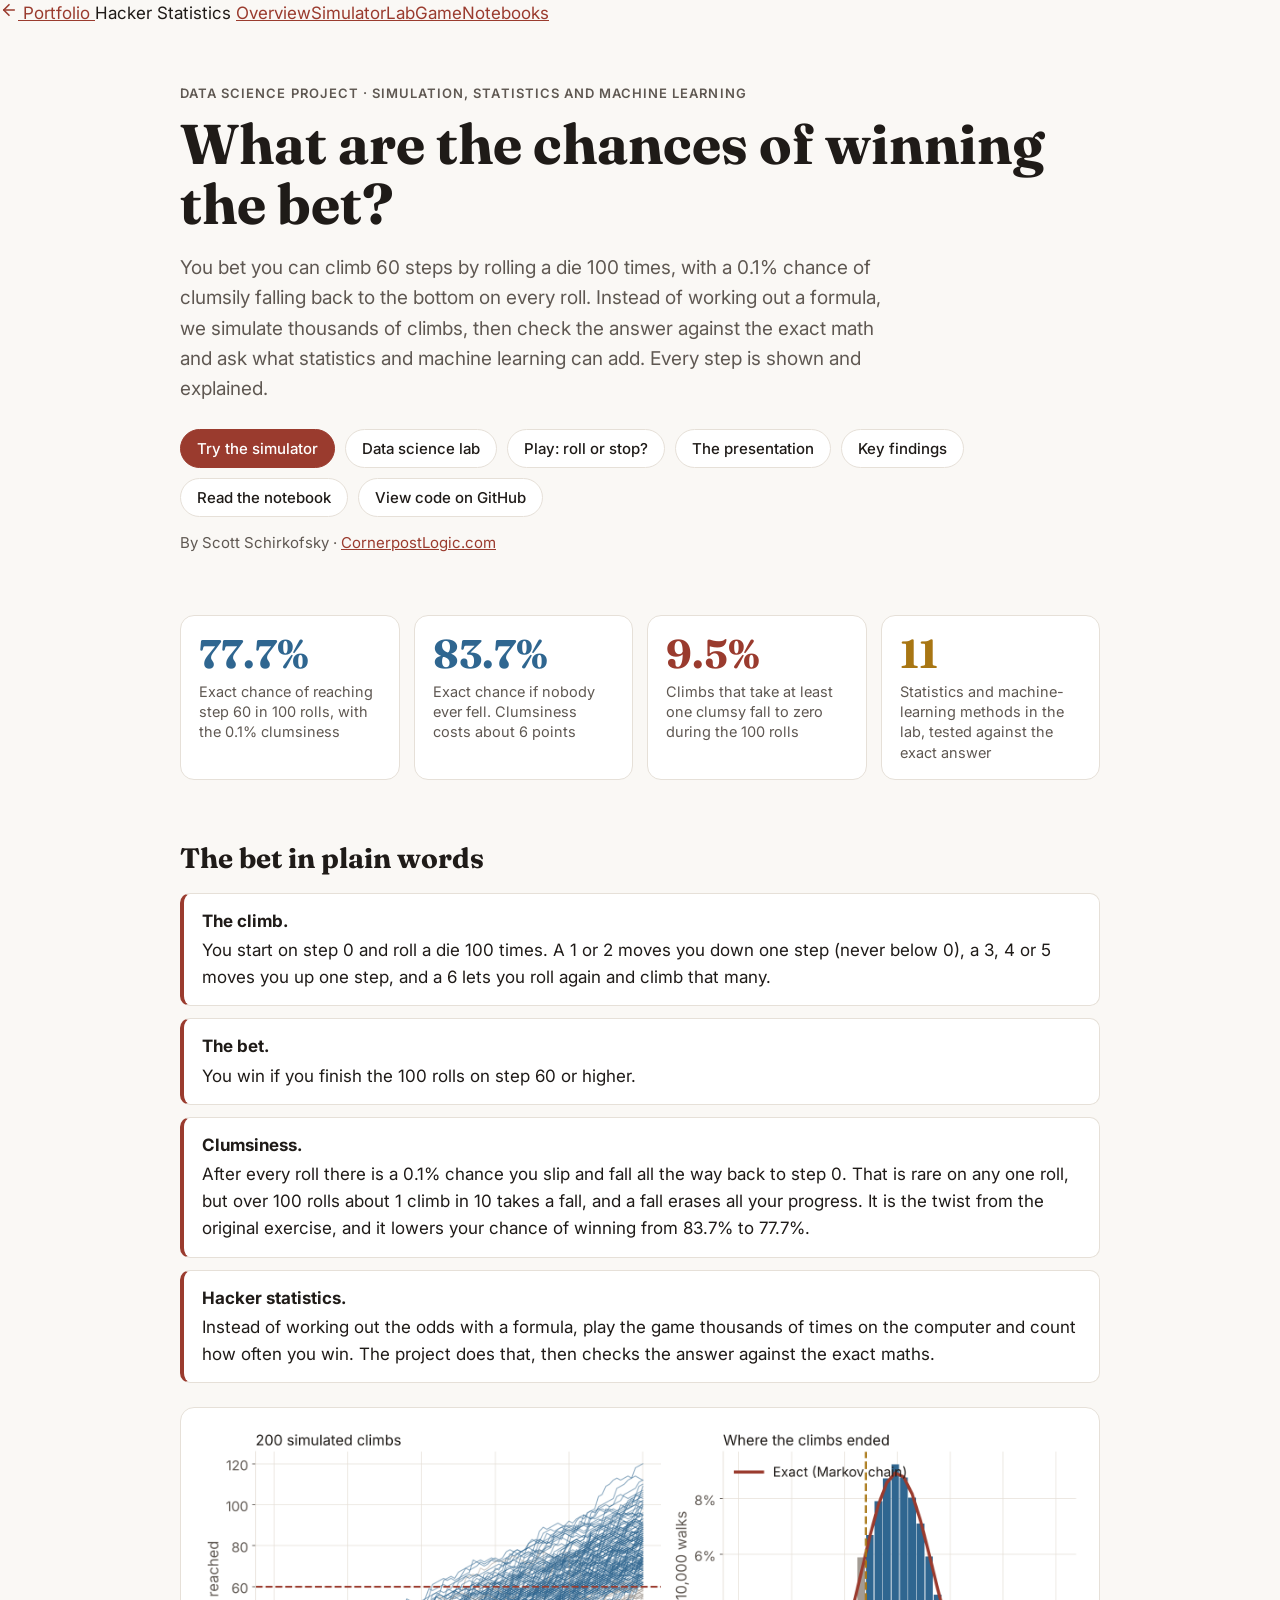
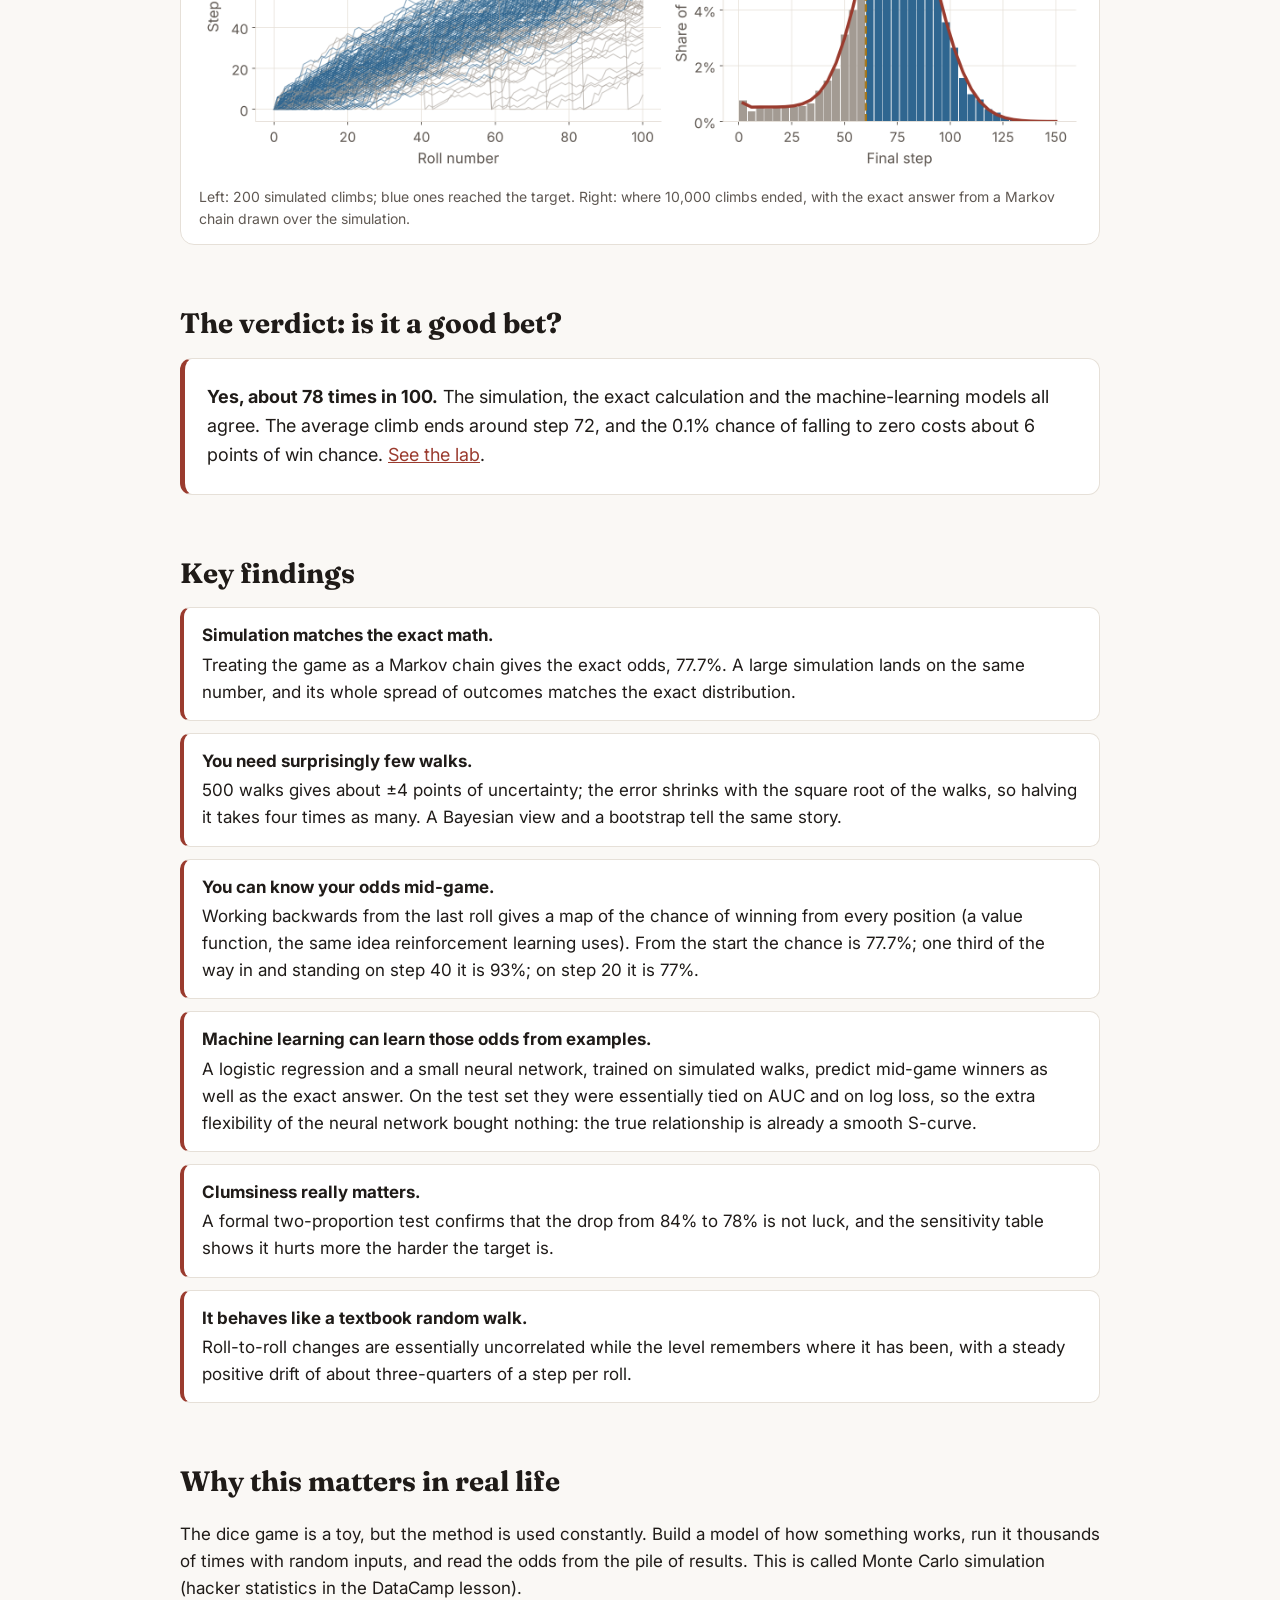
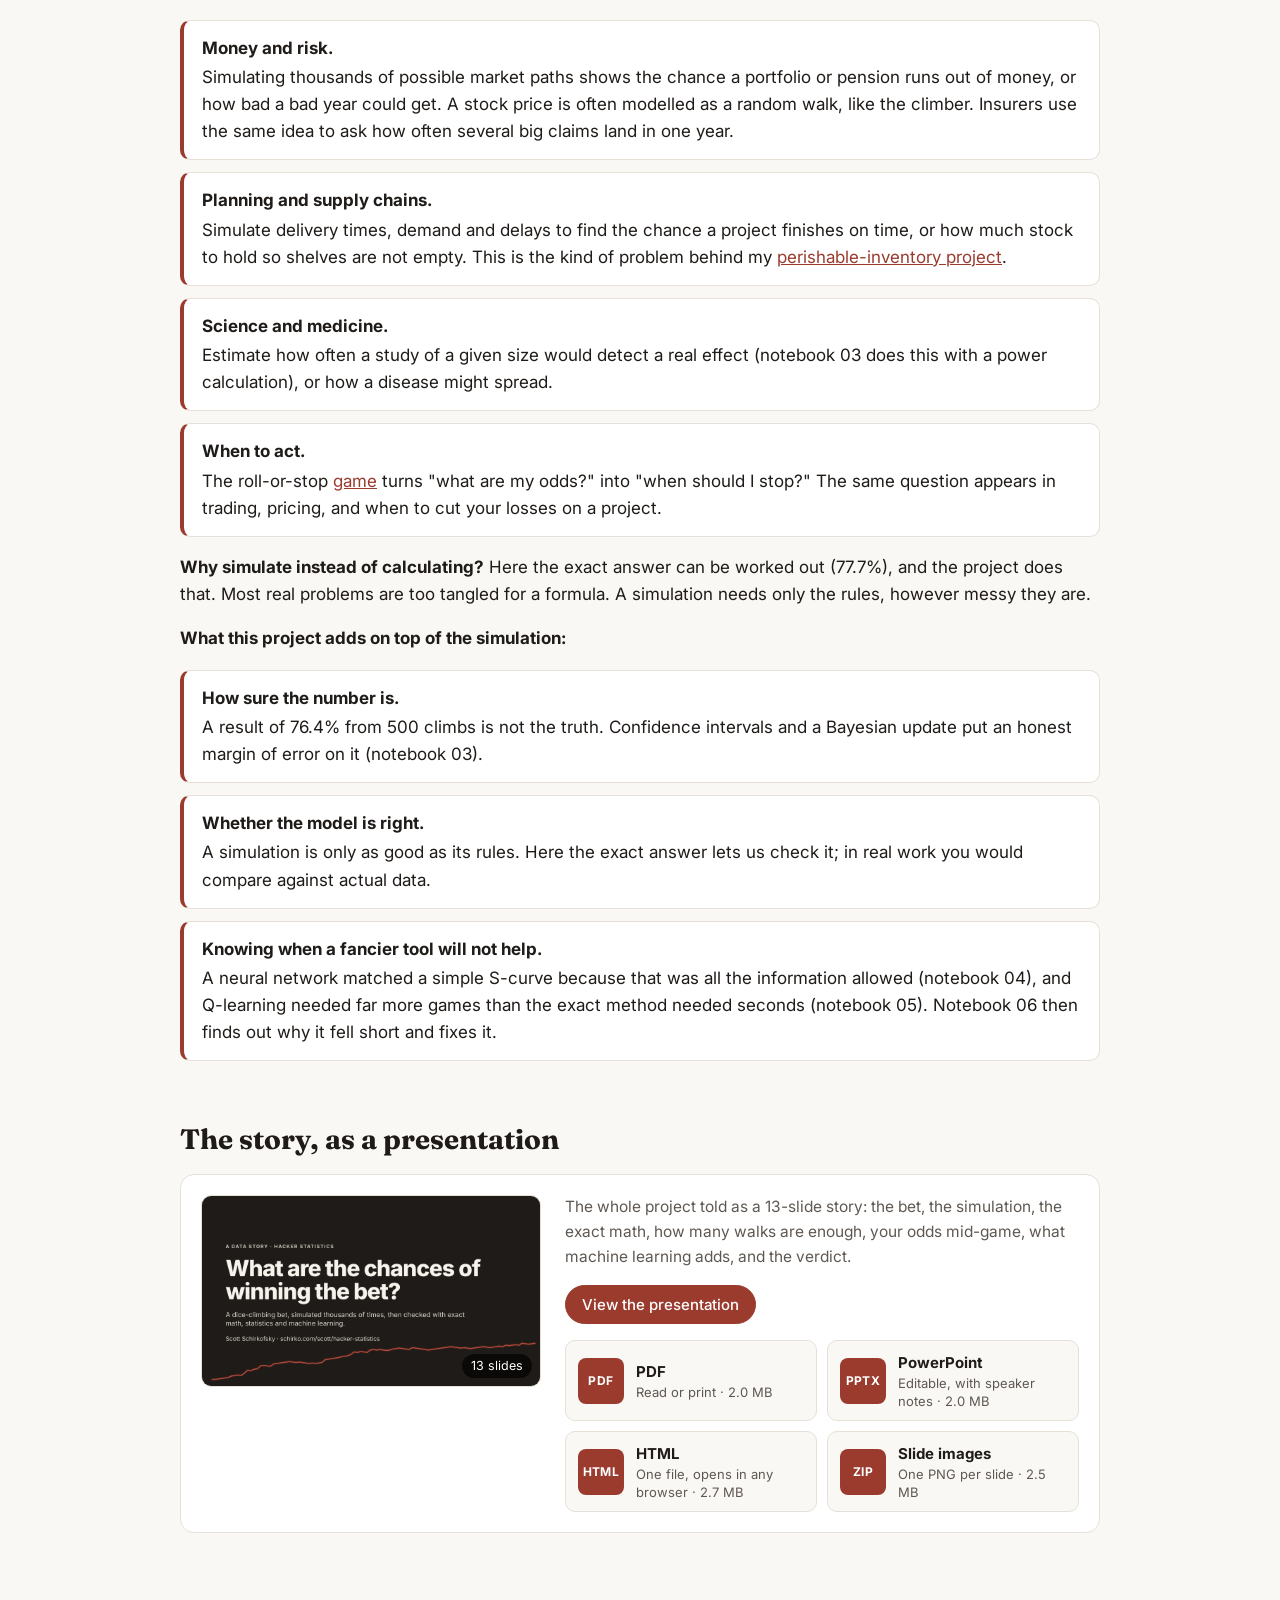
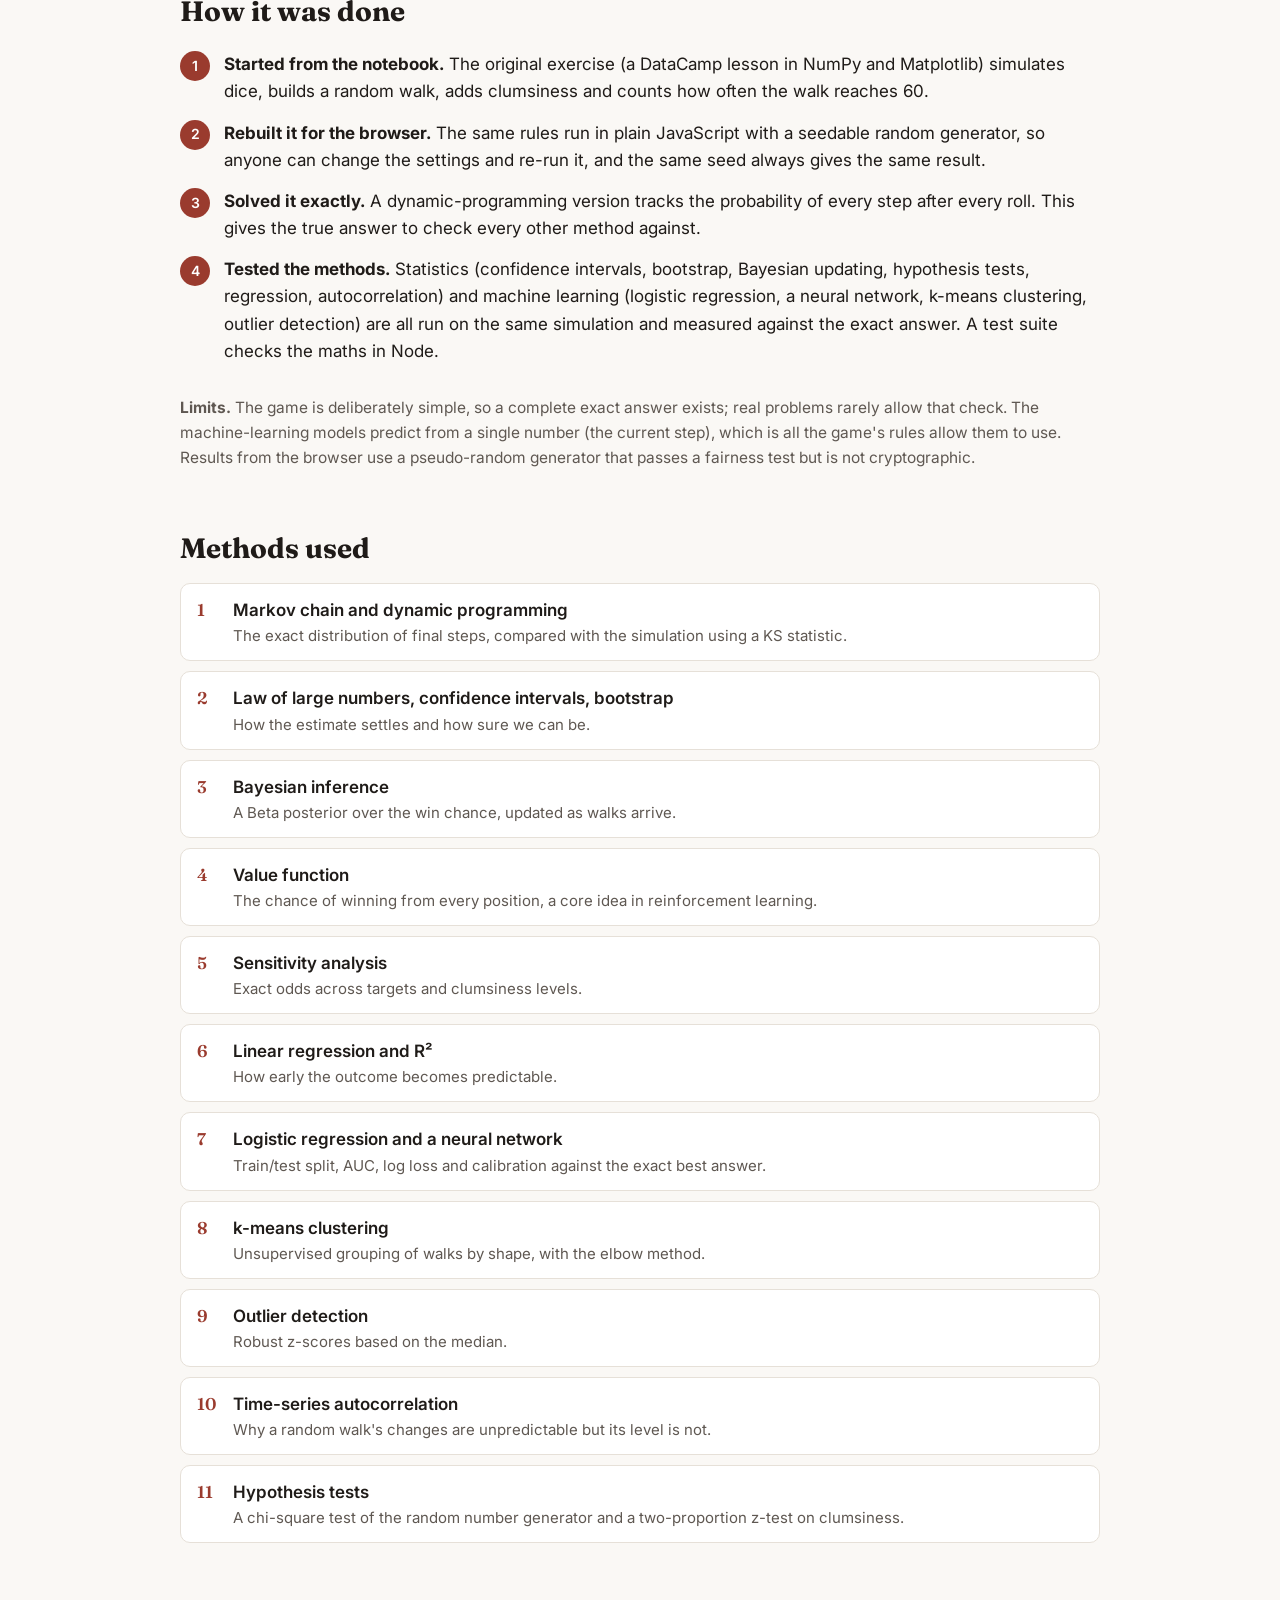
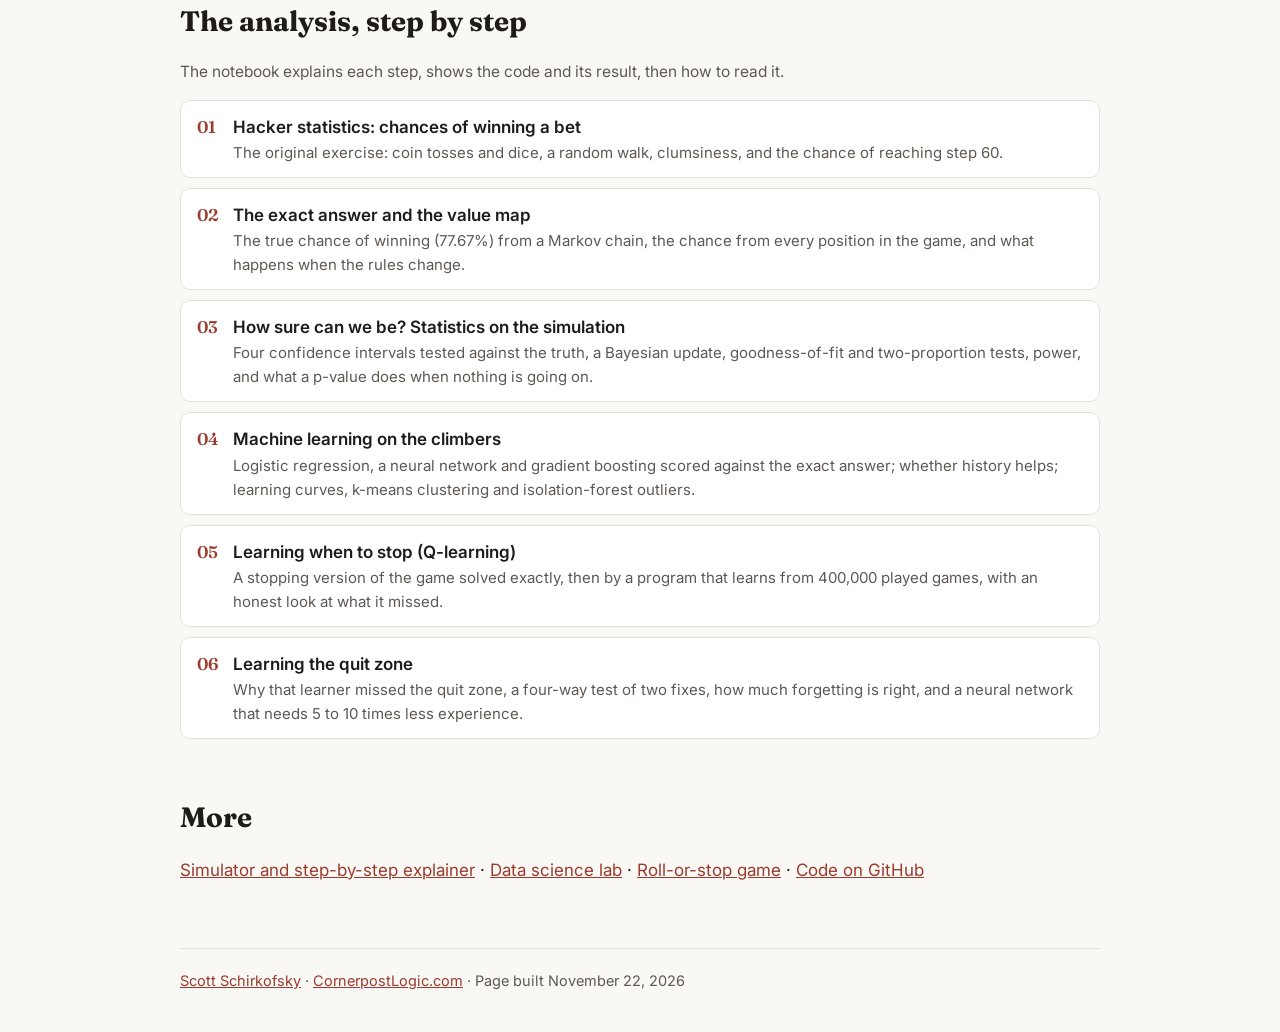
==== commit f8506eae: "Add notebook 06: learning the quit zone (batch Q-learning, neural network, scoring)" ====
--- a/docs/index.html
+++ b/docs/index.html
@@ -104,7 +104,7 @@
 <ul class="findings">
   <li><b>How sure the number is.</b> A result of 76.4% from 500 climbs is not the truth. Confidence intervals and a Bayesian update put an honest margin of error on it (notebook 03).</li>
   <li><b>Whether the model is right.</b> A simulation is only as good as its rules. Here the exact answer lets us check it; in real work you would compare against actual data.</li>
-  <li><b>Knowing when a fancier tool will not help.</b> A neural network matched a simple S-curve because that was all the information allowed (notebook 04), and Q-learning needed far more games than the exact method needed seconds (notebook 05).</li>
+  <li><b>Knowing when a fancier tool will not help.</b> A neural network matched a simple S-curve because that was all the information allowed (notebook 04), and Q-learning needed far more games than the exact method needed seconds (notebook 05). Notebook 06 then finds out why it fell short and fixes it.</li>
 </ul>
 
 <!--PRESENTATION-->
@@ -164,6 +164,7 @@
   <li><a href="notebooks/03_statistics.html"><span class="num">03</span><span class="nbtitle">How sure can we be? Statistics on the simulation</span></a><span class="blurb">Four confidence intervals tested against the truth, a Bayesian update, goodness-of-fit and two-proportion tests, power, and what a p-value does when nothing is going on.</span></li>
   <li><a href="notebooks/04_machine_learning.html"><span class="num">04</span><span class="nbtitle">Machine learning on the climbers</span></a><span class="blurb">Logistic regression, a neural network and gradient boosting scored against the exact answer; whether history helps; learning curves, k-means clustering and isolation-forest outliers.</span></li>
   <li><a href="notebooks/05_q_learning_when_to_stop.html"><span class="num">05</span><span class="nbtitle">Learning when to stop (Q-learning)</span></a><span class="blurb">A stopping version of the game solved exactly, then by a program that learns from 400,000 played games, with an honest look at what it missed.</span></li>
+  <li><a href="notebooks/06_learning_the_quit_zone.html"><span class="num">06</span><span class="nbtitle">Learning the quit zone</span></a><span class="blurb">Why that learner missed the quit zone, a four-way test of two fixes, how much forgetting is right, and a neural network that needs 5 to 10 times less experience.</span></li>
 </ul>
 
 <h2>More</h2>
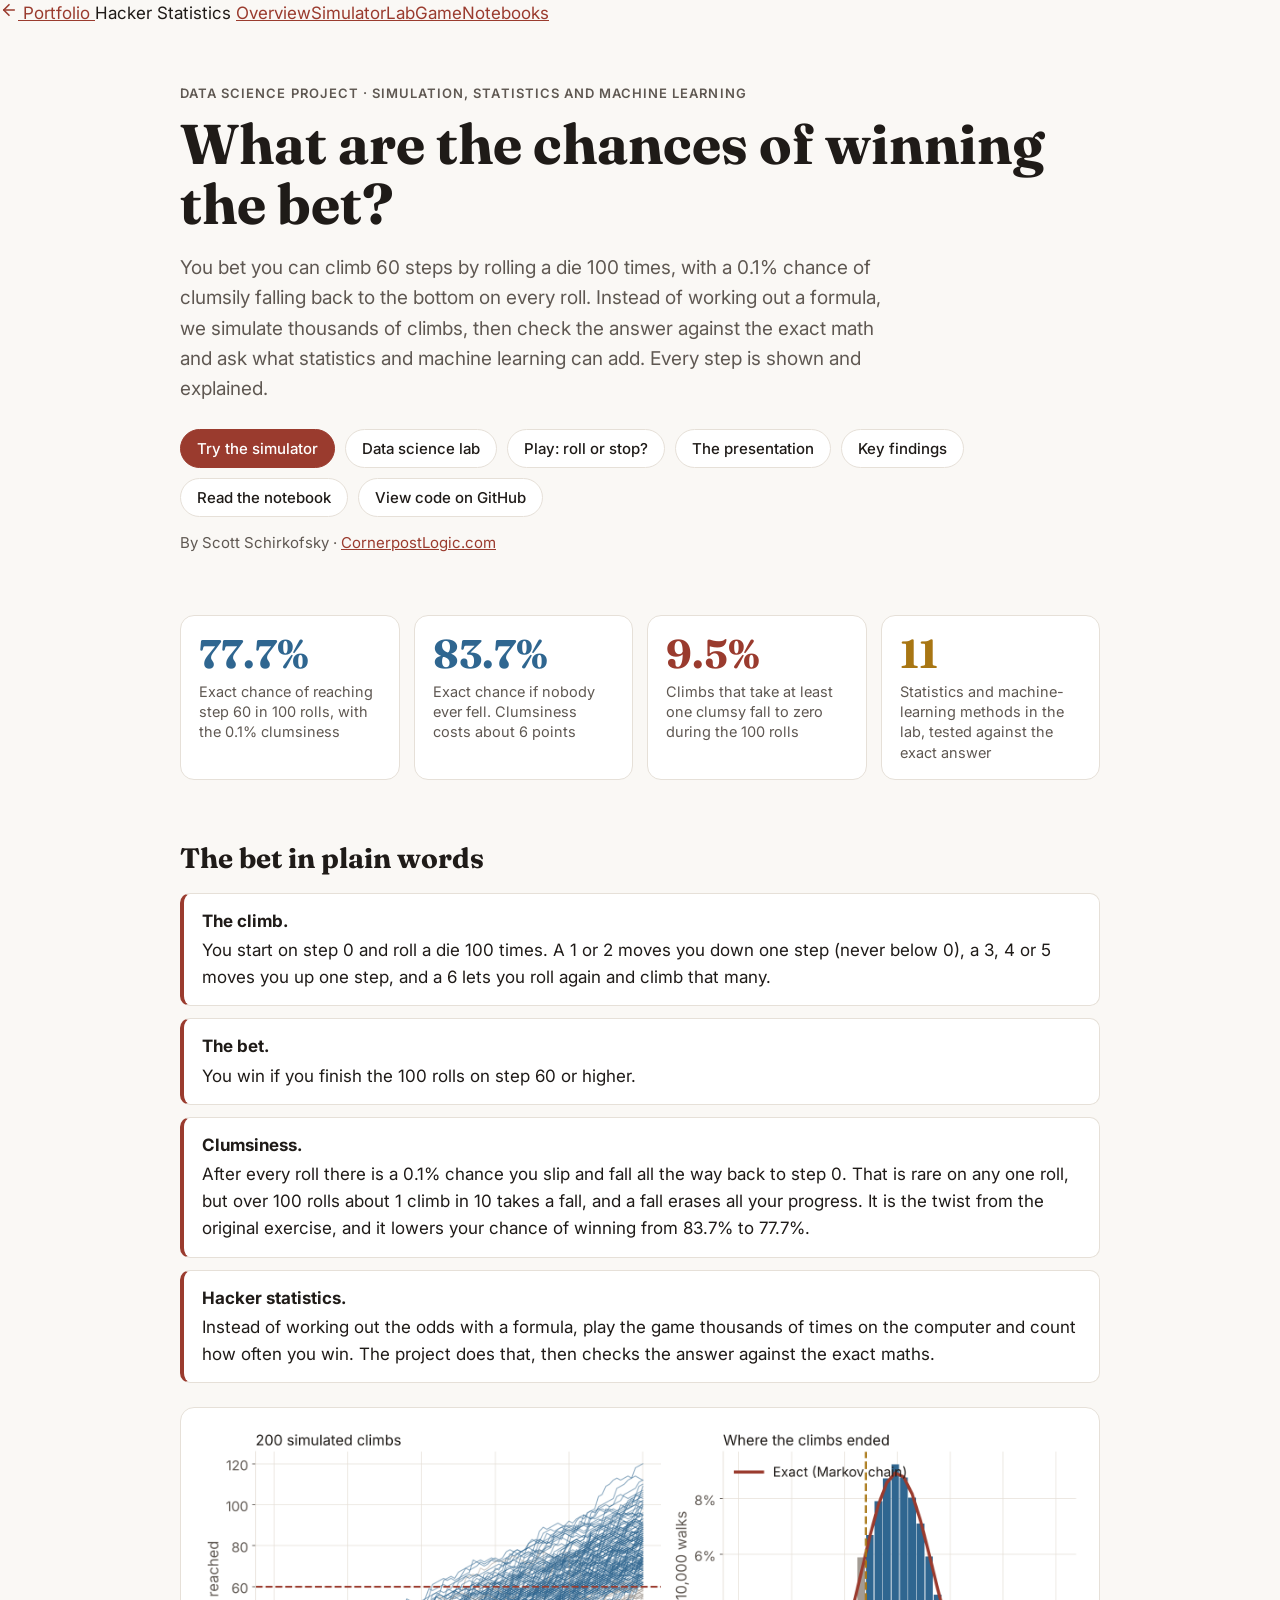
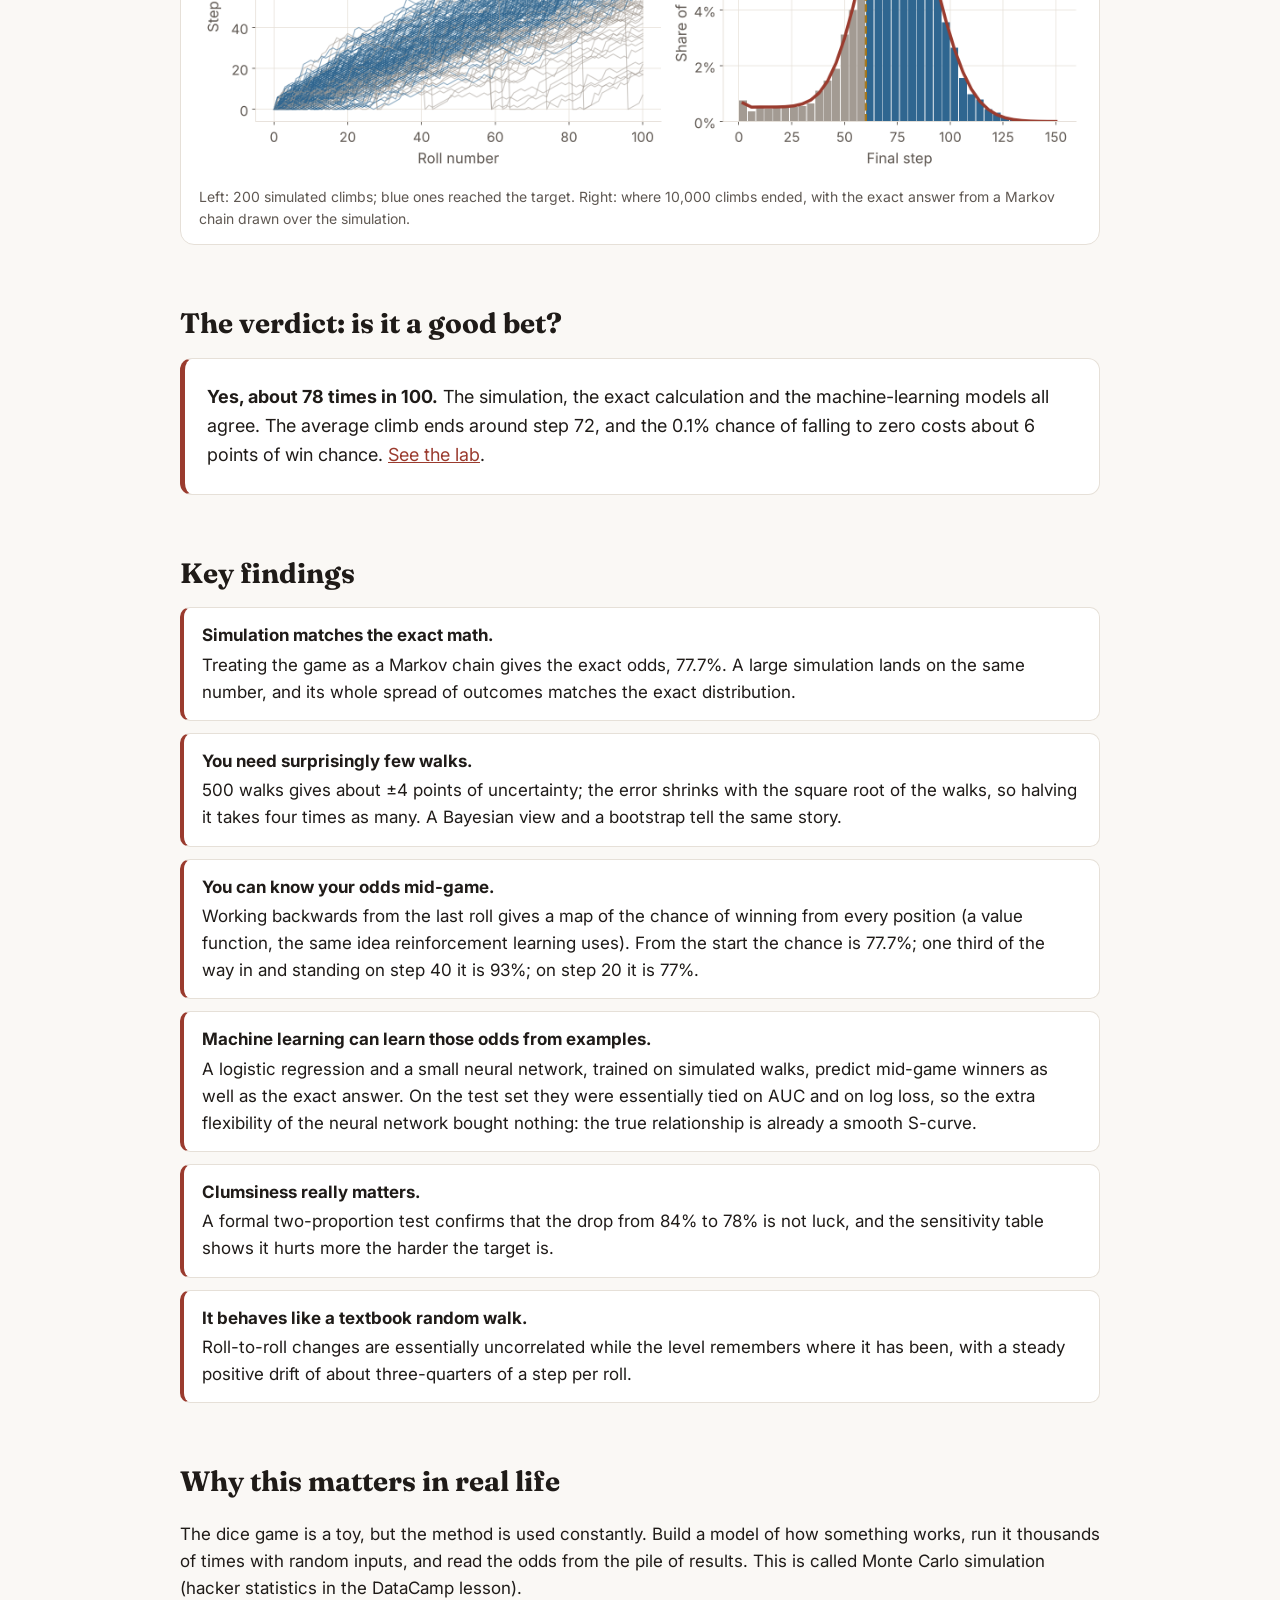
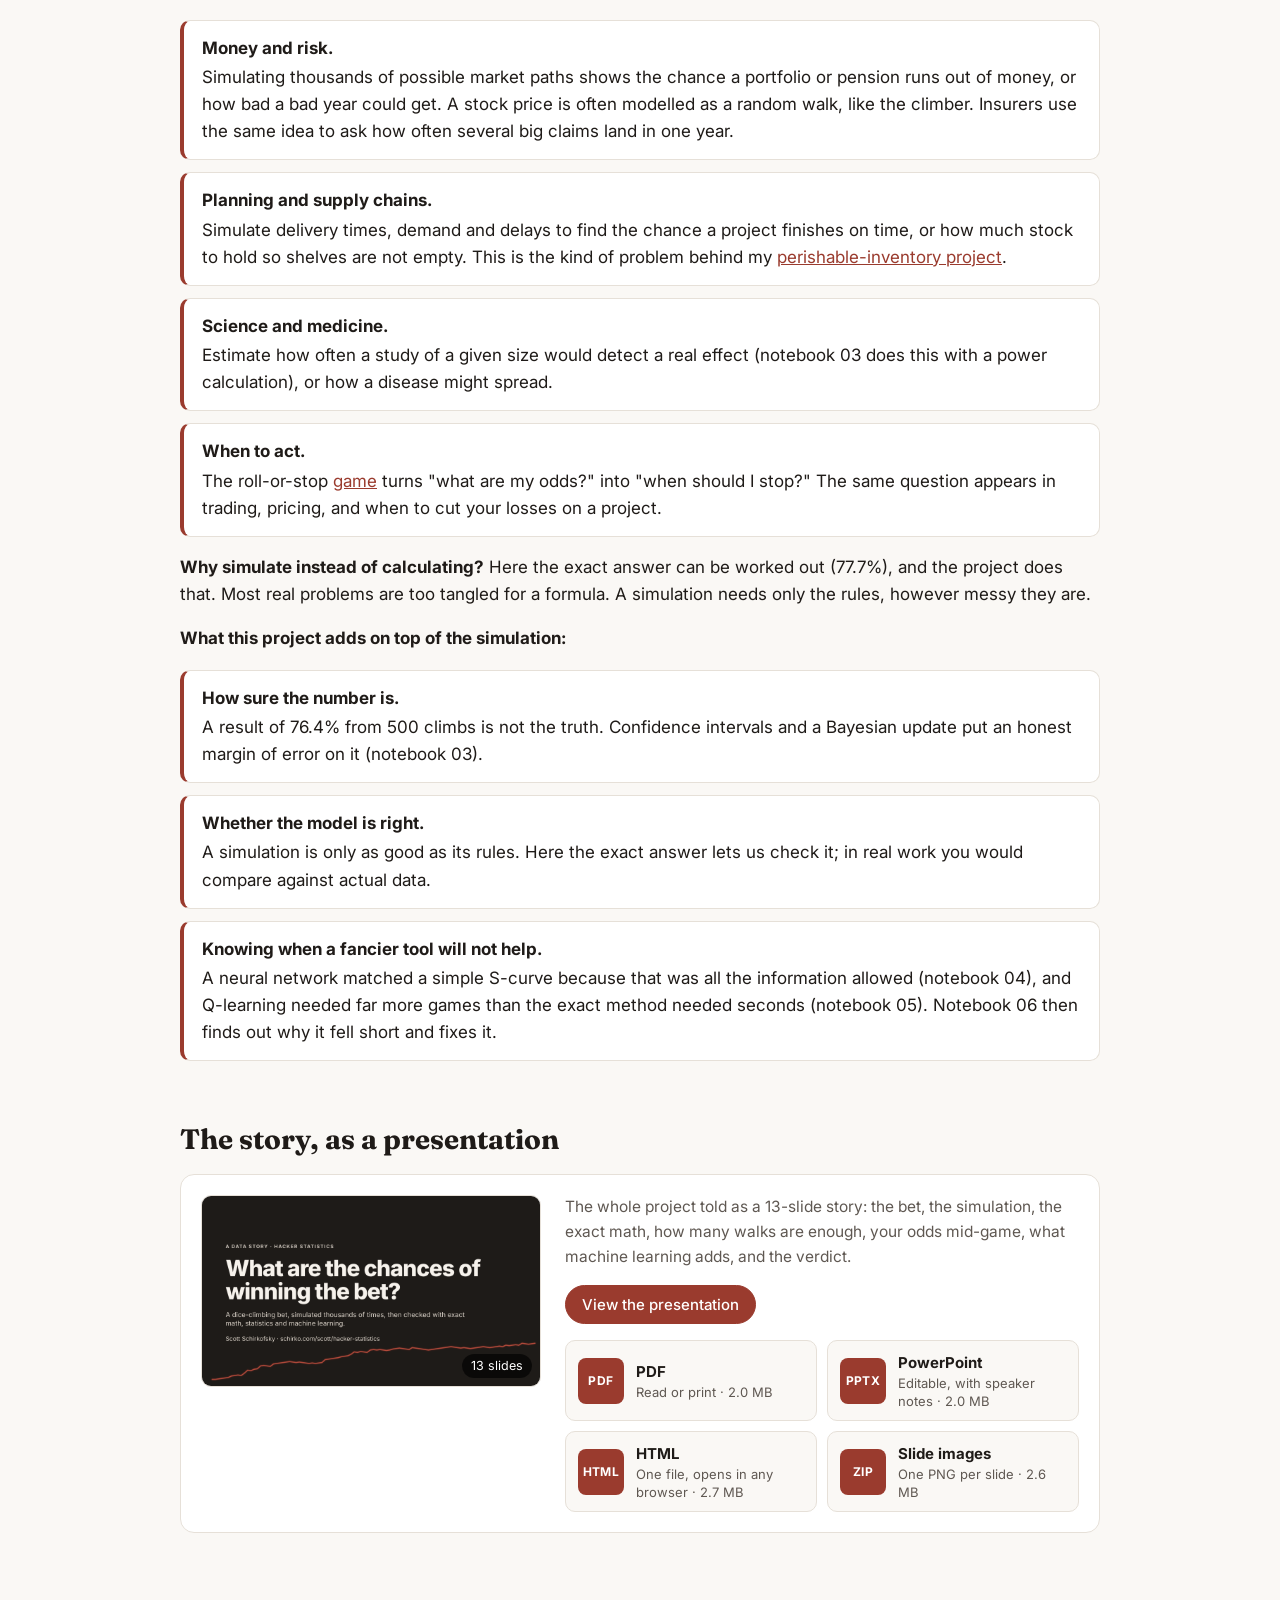
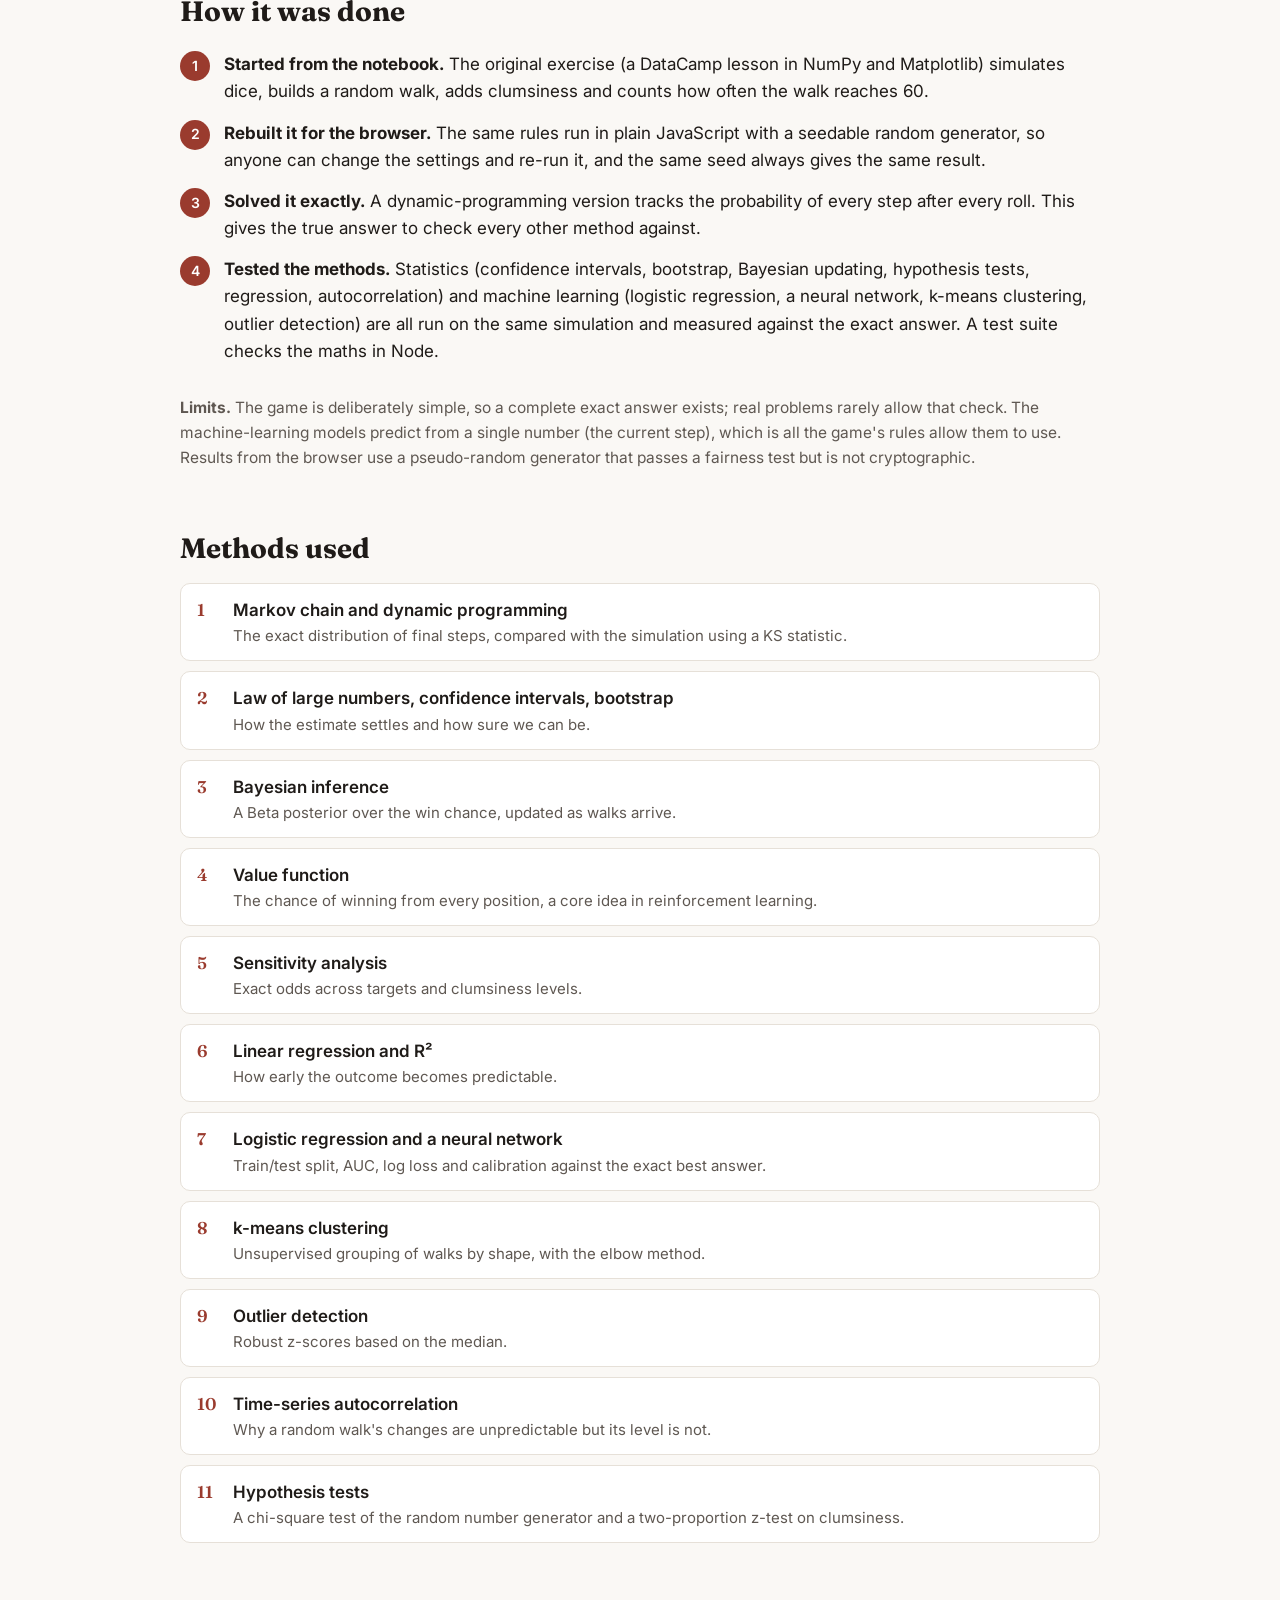
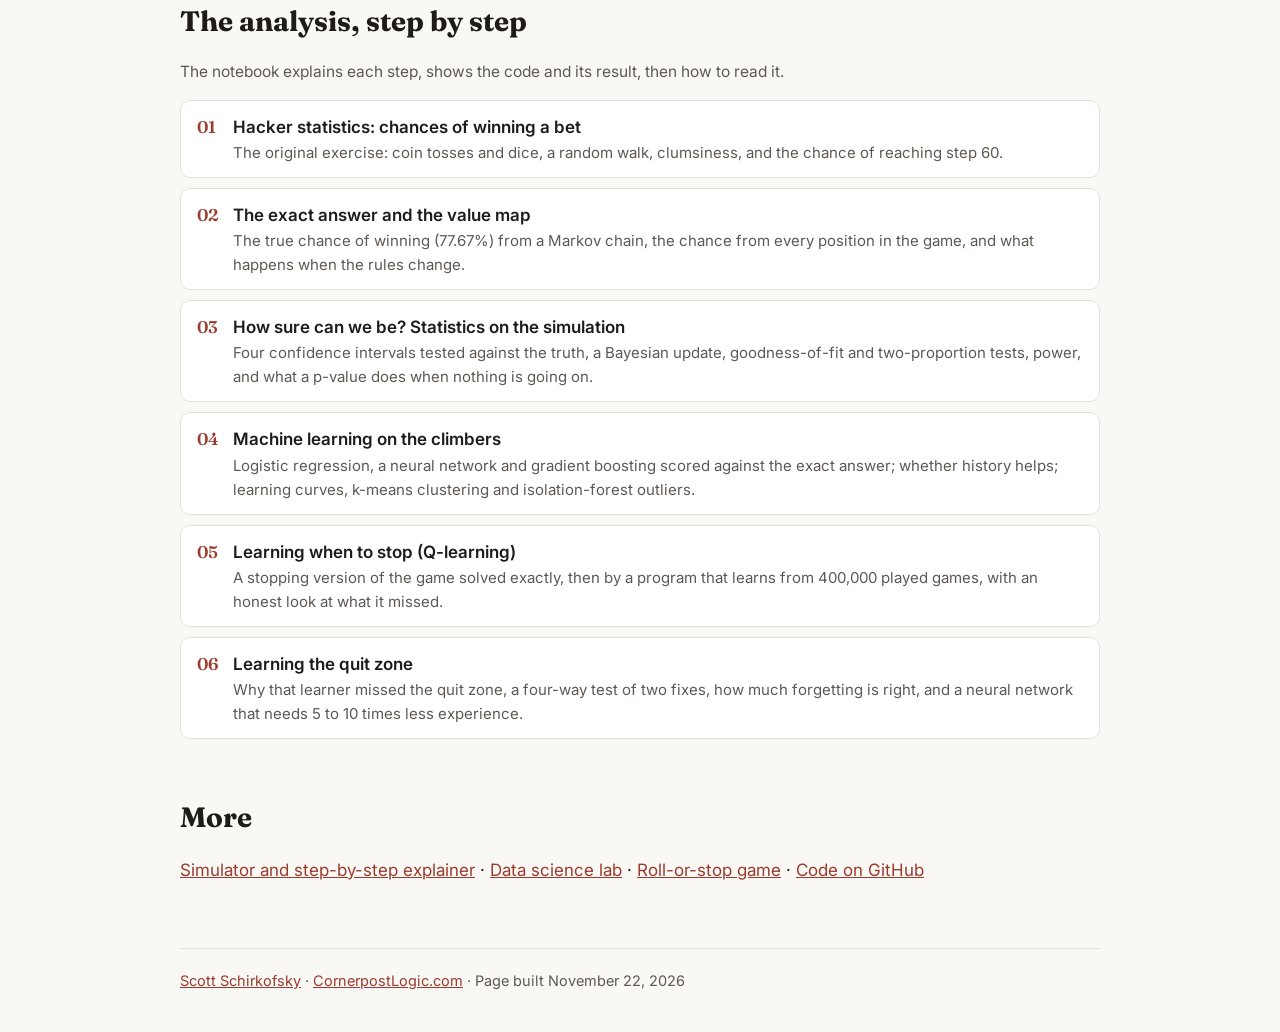
==== commit 76de474a: "Point notebook 05 and the presentation to notebook 06" ====
--- a/docs/index.html
+++ b/docs/index.html
@@ -119,7 +119,7 @@
       <a class="dl" href="presentation/hacker-stats-story.pdf" download><span class="ext">PDF</span><span><b>PDF</b><small>Read or print &middot; 2.0 MB</small></span></a>
       <a class="dl" href="presentation/hacker-stats-story.pptx" download><span class="ext">PPTX</span><span><b>PowerPoint</b><small>Editable, with speaker notes &middot; 2.0 MB</small></span></a>
       <a class="dl" href="presentation/hacker-stats-story.html" download><span class="ext">HTML</span><span><b>HTML</b><small>One file, opens in any browser &middot; 2.7 MB</small></span></a>
-      <a class="dl" href="presentation/hacker-stats-story-slides.zip" download><span class="ext">ZIP</span><span><b>Slide images</b><small>One PNG per slide &middot; 2.5 MB</small></span></a>
+      <a class="dl" href="presentation/hacker-stats-story-slides.zip" download><span class="ext">ZIP</span><span><b>Slide images</b><small>One PNG per slide &middot; 2.6 MB</small></span></a>
     </div>
   </div>
 </div>
